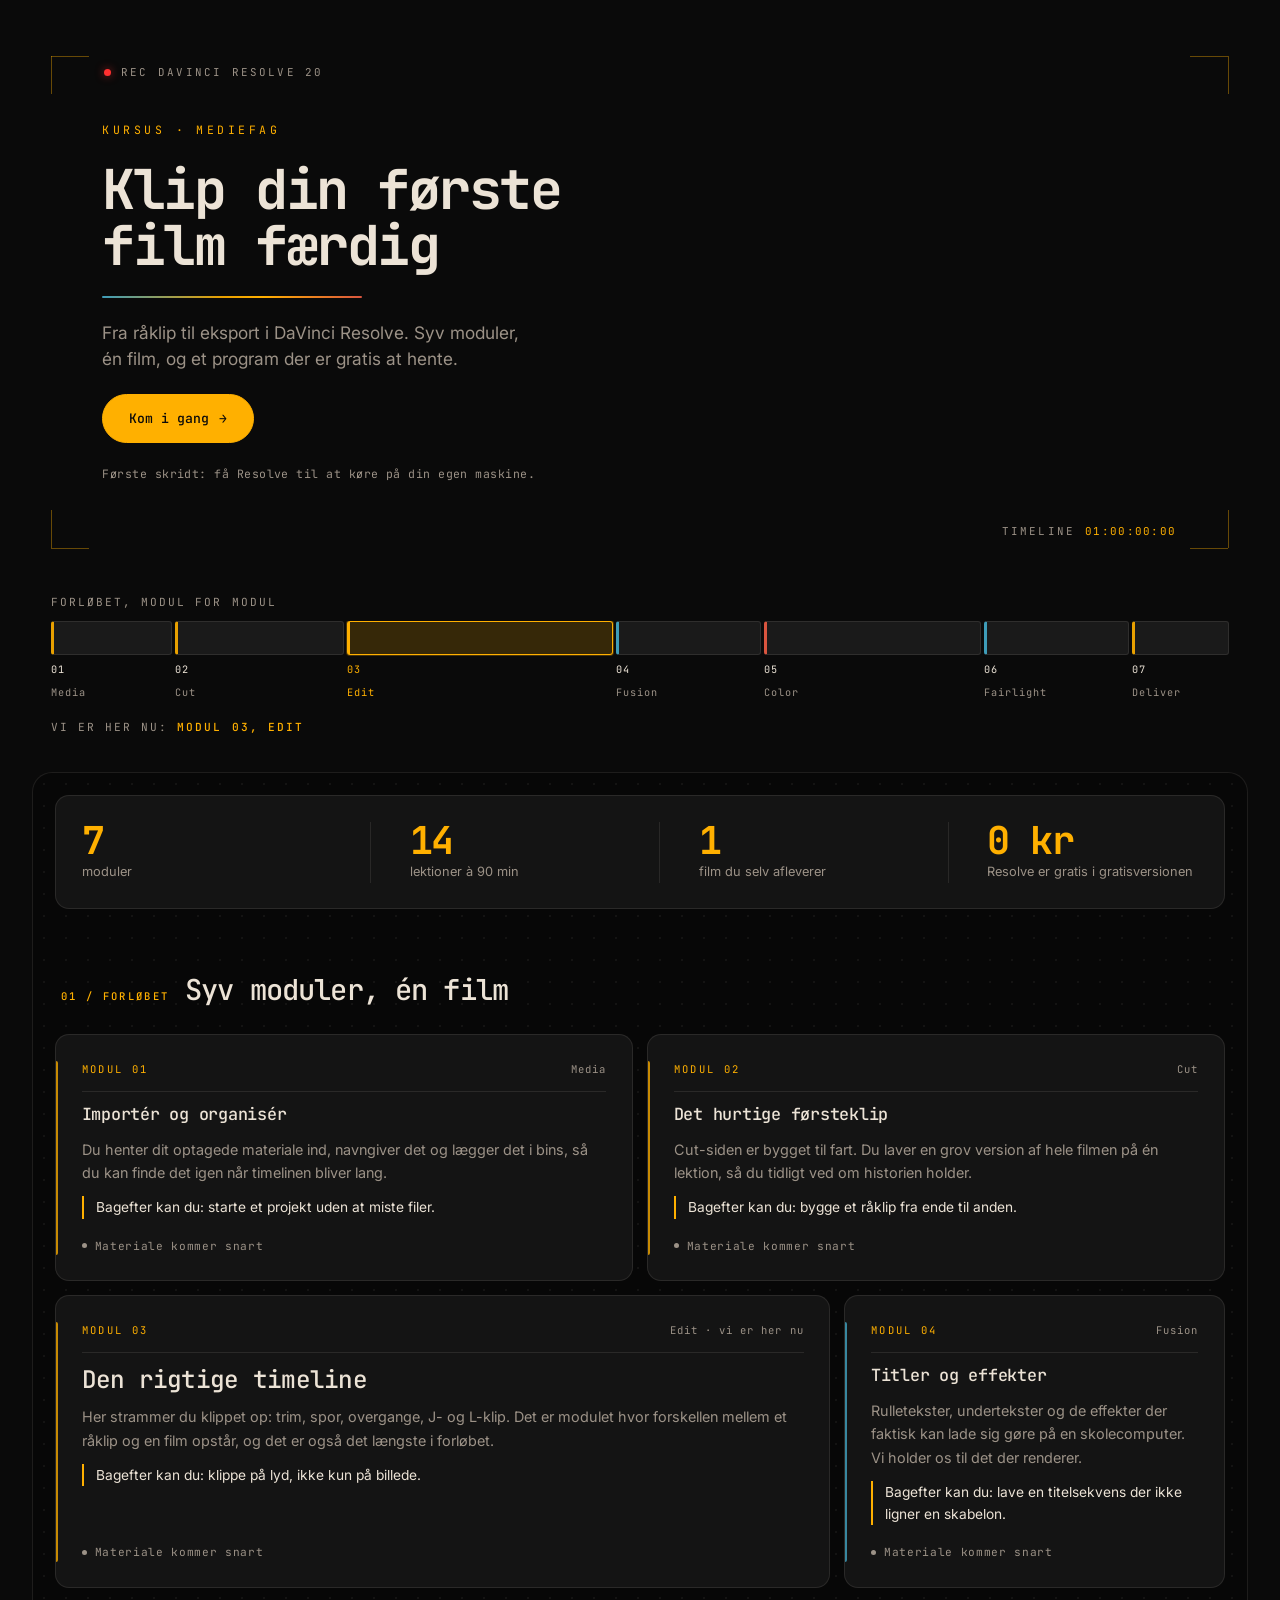
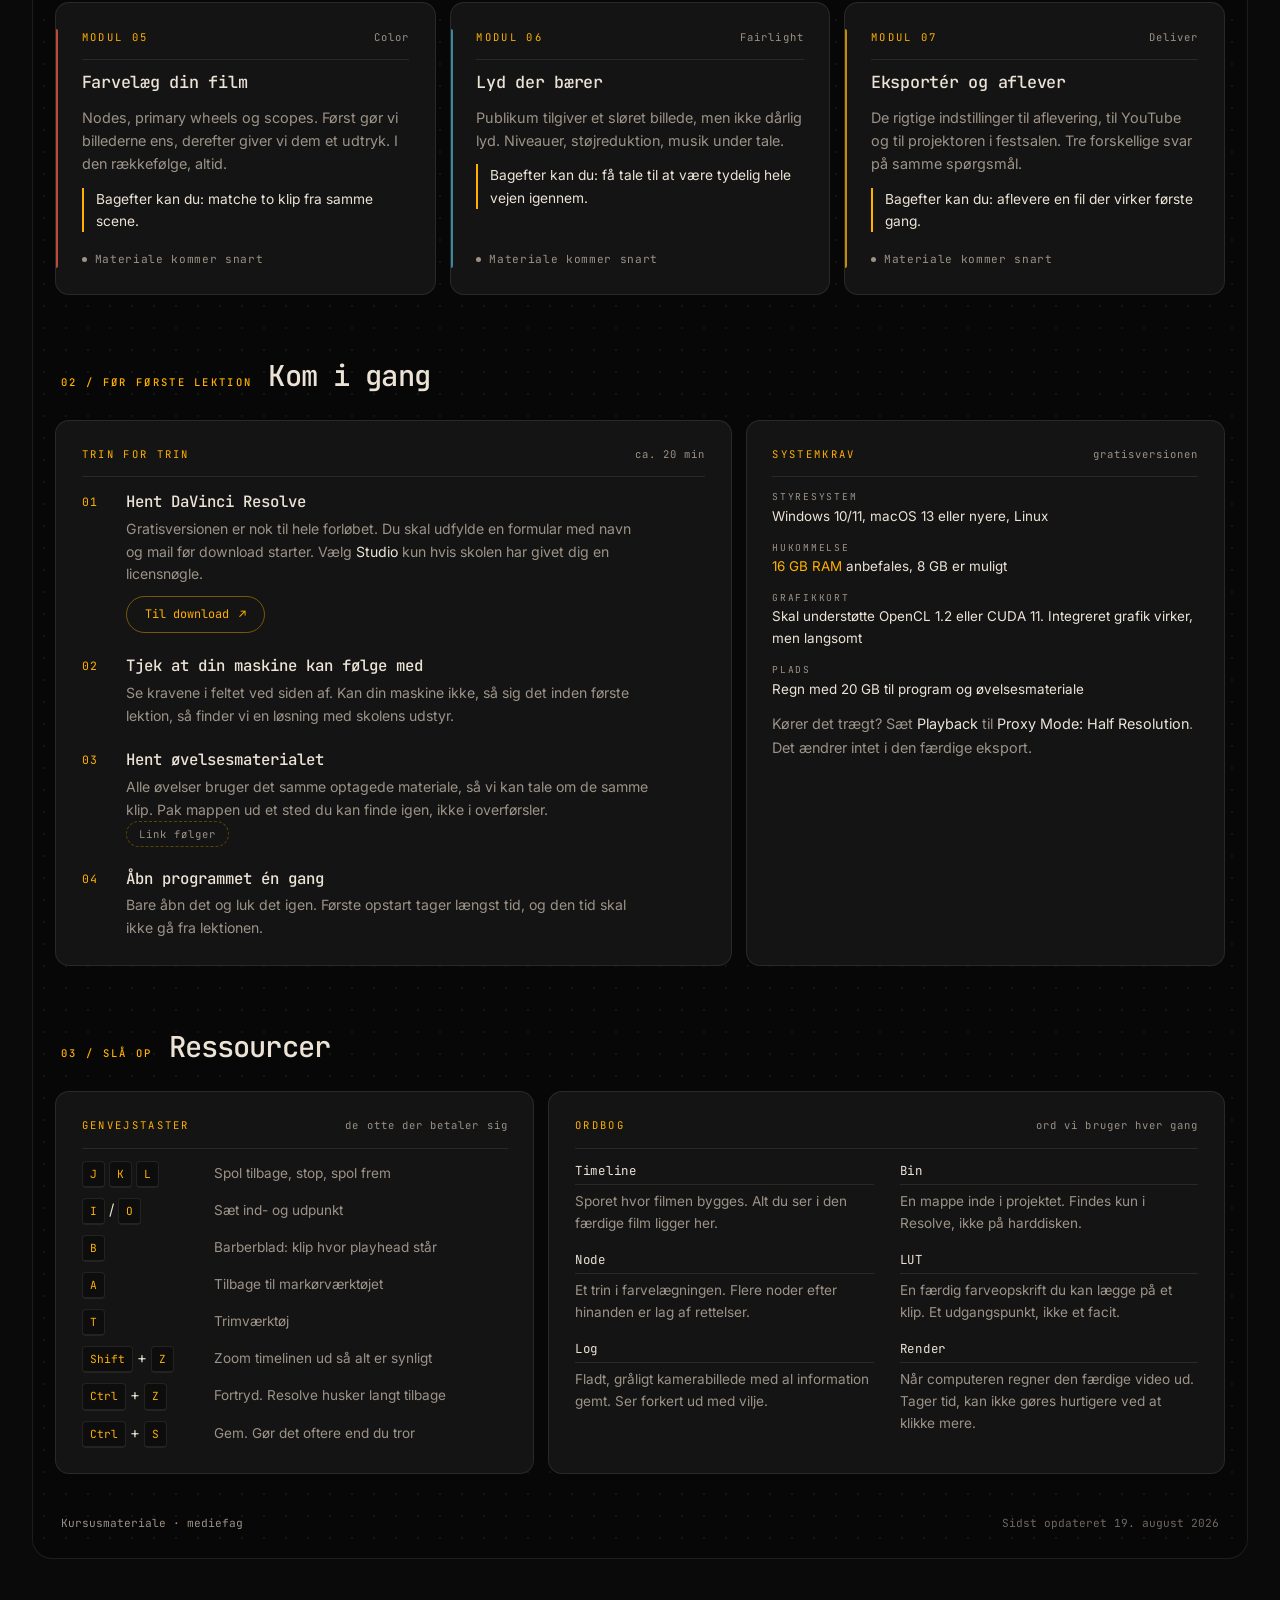
==== index.html @ e83e3357 "Forside til DaVinci Resolve-kursus Kursusmateriale til gymnasieelever, ikke en salgsside: hero besva" ====
<!DOCTYPE html>
<html lang="da">
<head>
<meta charset="utf-8">
<meta name="viewport" content="width=device-width, initial-scale=1">
<title>Klip din første film færdig · Kursus i DaVinci Resolve</title>
<meta name="description" content="Kursusmateriale til DaVinci Resolve for gymnasiet. Syv moduler fra råklip til færdig eksport, med øvelser, genvejstaster og ordbog.">
<link rel="preconnect" href="https://fonts.googleapis.com">
<link rel="preconnect" href="https://fonts.gstatic.com" crossorigin>
<link href="https://fonts.googleapis.com/css2?family=Inter:wght@400;500;600&family=JetBrains+Mono:wght@400;500;700&display=swap" rel="stylesheet">
<link rel="stylesheet" href="css/style.css">
</head>
<body>

<a class="skip-link" href="#moduler">Spring til modulerne</a>

<!-- ── Hero: viewer-ramme ─────────────────────────────────────────────── -->
<header class="hero">
  <div class="viewer">

    <div class="viewer__tl">
      <span class="viewer__rec" aria-hidden="true"></span>
      <span>REC</span>
      <span class="viewer__dim">DAVINCI RESOLVE 20</span>
    </div>

    <div class="hero__body">
      <p class="hero__eyebrow">Kursus · Mediefag</p>
      <h1 class="hero__title">Klip din første<br>film færdig</h1>
      <div class="hero__rule" aria-hidden="true"></div>
      <p class="hero__lede">
        Fra råklip til eksport i DaVinci Resolve. Syv moduler, én film,
        og et program der er gratis at hente.
      </p>
      <a class="btn btn--primary" href="#kom-i-gang">
        Kom i gang
        <span class="arrow" aria-hidden="true">→</span>
      </a>
      <p class="hero__note">Første skridt: få Resolve til at køre på din egen maskine.</p>
    </div>

    <div class="viewer__br">
      <span class="viewer__dim">TIMELINE</span>
      <span class="viewer__tc">01:00:00:00</span>
    </div>

  </div>

  <!-- Timeline-stribe: illustration og navigation i ét -->
  <nav class="tl" aria-label="Moduloversigt">
    <p class="tl__caption" id="tl-caption">Forløbet, modul for modul</p>
    <div class="tl__scroll">
    <ol class="tl__track" aria-labelledby="tl-caption">
      <li class="tl__clip" style="--w:5"  data-tone="amber"><a href="#m01"><span class="tl__num">01</span><span class="tl__name">Media</span></a></li>
      <li class="tl__clip" style="--w:7"  data-tone="amber"><a href="#m02"><span class="tl__num">02</span><span class="tl__name">Cut</span></a></li>
      <li class="tl__clip is-active" style="--w:11" data-tone="amber"><a href="#m03" aria-current="step"><span class="tl__num">03</span><span class="tl__name">Edit</span></a></li>
      <li class="tl__clip" style="--w:6"  data-tone="teal"><a href="#m04"><span class="tl__num">04</span><span class="tl__name">Fusion</span></a></li>
      <li class="tl__clip" style="--w:9"  data-tone="rust"><a href="#m05"><span class="tl__num">05</span><span class="tl__name">Color</span></a></li>
      <li class="tl__clip" style="--w:6"  data-tone="teal"><a href="#m06"><span class="tl__num">06</span><span class="tl__name">Fairlight</span></a></li>
      <li class="tl__clip" style="--w:4"  data-tone="amber"><a href="#m07"><span class="tl__num">07</span><span class="tl__name">Deliver</span></a></li>
    </ol>
    </div>
    <p class="tl__now">Vi er her nu: <strong>modul 03, Edit</strong></p>
  </nav>
</header>

<main class="frame">
  <div class="frame__inner">

    <!-- ── Statuslinje ────────────────────────────────────────────────── -->
    <section class="status" aria-label="Om forløbet">
      <div class="status__item">
        <span class="status__value">7</span>
        <span class="status__unit">moduler</span>
      </div>
      <div class="status__item">
        <span class="status__value">14</span>
        <span class="status__unit">lektioner à 90 min</span>
      </div>
      <div class="status__item">
        <span class="status__value">1</span>
        <span class="status__unit">film du selv afleverer</span>
      </div>
      <div class="status__item">
        <span class="status__value">0 kr</span>
        <span class="status__unit">Resolve er gratis i gratisversionen</span>
      </div>
    </section>

    <!-- ── Modulgitteret ──────────────────────────────────────────────── -->
    <h2 class="section-head" id="moduler">
      <span class="section-head__label">01 / Forløbet</span>
      <span class="section-head__title">Syv moduler, én film</span>
    </h2>

    <ol class="bento" aria-label="Moduler">

      <li class="card card--module" id="m01" data-tone="amber" data-reveal>
        <div class="card__head">
          <span class="card__label">Modul 01</span>
          <span class="card__meta">Media</span>
        </div>
        <h3 class="card__title">Importér og organisér</h3>
        <p class="card__text">
          Du henter dit optagede materiale ind, navngiver det og lægger det i bins,
          så du kan finde det igen når timelinen bliver lang.
        </p>
        <p class="card__outcome">Bagefter kan du: starte et projekt uden at miste filer.</p>
        <span class="card__cta card__cta--soon">Materiale kommer snart</span>
      </li>

      <li class="card card--module" id="m02" data-tone="amber" data-reveal>
        <div class="card__head">
          <span class="card__label">Modul 02</span>
          <span class="card__meta">Cut</span>
        </div>
        <h3 class="card__title">Det hurtige førsteklip</h3>
        <p class="card__text">
          Cut-siden er bygget til fart. Du laver en grov version af hele filmen
          på én lektion, så du tidligt ved om historien holder.
        </p>
        <p class="card__outcome">Bagefter kan du: bygge et råklip fra ende til anden.</p>
        <span class="card__cta card__cta--soon">Materiale kommer snart</span>
      </li>

      <li class="card card--module card--wide" id="m03" data-tone="amber" data-reveal>
        <div class="card__head">
          <span class="card__label">Modul 03</span>
          <span class="card__meta">Edit · vi er her nu</span>
        </div>
        <h3 class="card__title card__title--lg">Den rigtige timeline</h3>
        <p class="card__text">
          Her strammer du klippet op: trim, spor, overgange, J- og L-klip.
          Det er modulet hvor forskellen mellem et råklip og en film opstår,
          og det er også det længste i forløbet.
        </p>
        <p class="card__outcome">Bagefter kan du: klippe på lyd, ikke kun på billede.</p>
        <span class="card__cta card__cta--soon">Materiale kommer snart</span>
      </li>

      <li class="card card--module" id="m04" data-tone="teal" data-reveal>
        <div class="card__head">
          <span class="card__label">Modul 04</span>
          <span class="card__meta">Fusion</span>
        </div>
        <h3 class="card__title">Titler og effekter</h3>
        <p class="card__text">
          Rulletekster, undertekster og de effekter der faktisk kan lade sig gøre
          på en skolecomputer. Vi holder os til det der renderer.
        </p>
        <p class="card__outcome">Bagefter kan du: lave en titelsekvens der ikke ligner en skabelon.</p>
        <span class="card__cta card__cta--soon">Materiale kommer snart</span>
      </li>

      <li class="card card--module" id="m05" data-tone="rust" data-reveal>
        <div class="card__head">
          <span class="card__label">Modul 05</span>
          <span class="card__meta">Color</span>
        </div>
        <h3 class="card__title">Farvelæg din film</h3>
        <p class="card__text">
          Nodes, primary wheels og scopes. Først gør vi billederne ens,
          derefter giver vi dem et udtryk. I den rækkefølge, altid.
        </p>
        <p class="card__outcome">Bagefter kan du: matche to klip fra samme scene.</p>
        <span class="card__cta card__cta--soon">Materiale kommer snart</span>
      </li>

      <li class="card card--module" id="m06" data-tone="teal" data-reveal>
        <div class="card__head">
          <span class="card__label">Modul 06</span>
          <span class="card__meta">Fairlight</span>
        </div>
        <h3 class="card__title">Lyd der bærer</h3>
        <p class="card__text">
          Publikum tilgiver et sløret billede, men ikke dårlig lyd.
          Niveauer, støjreduktion, musik under tale.
        </p>
        <p class="card__outcome">Bagefter kan du: få tale til at være tydelig hele vejen igennem.</p>
        <span class="card__cta card__cta--soon">Materiale kommer snart</span>
      </li>

      <li class="card card--module" id="m07" data-tone="amber" data-reveal>
        <div class="card__head">
          <span class="card__label">Modul 07</span>
          <span class="card__meta">Deliver</span>
        </div>
        <h3 class="card__title">Eksportér og aflever</h3>
        <p class="card__text">
          De rigtige indstillinger til aflevering, til YouTube og til projektoren
          i festsalen. Tre forskellige svar på samme spørgsmål.
        </p>
        <p class="card__outcome">Bagefter kan du: aflevere en fil der virker første gang.</p>
        <span class="card__cta card__cta--soon">Materiale kommer snart</span>
      </li>

    </ol>

    <!-- ── Kom i gang ─────────────────────────────────────────────────── -->
    <h2 class="section-head" id="kom-i-gang">
      <span class="section-head__label">02 / Før første lektion</span>
      <span class="section-head__title">Kom i gang</span>
    </h2>

    <div class="bento">

      <section class="card card--start" data-reveal>
        <div class="card__head">
          <span class="card__label">Trin for trin</span>
          <span class="card__meta">ca. 20 min</span>
        </div>
        <ol class="steps">
          <li class="step">
            <span class="step__num">01</span>
            <div>
              <h3 class="step__title">Hent DaVinci Resolve</h3>
              <p class="step__text">
                Gratisversionen er nok til hele forløbet. Du skal udfylde en formular
                med navn og mail før download starter. Vælg <em>Studio</em> kun hvis
                skolen har givet dig en licensnøgle.
              </p>
              <a class="btn btn--sm" href="https://www.blackmagicdesign.com/dk/products/davinciresolve" rel="noopener">
                Til download<span class="arrow" aria-hidden="true">↗</span>
              </a>
            </div>
          </li>
          <li class="step">
            <span class="step__num">02</span>
            <div>
              <h3 class="step__title">Tjek at din maskine kan følge med</h3>
              <p class="step__text">
                Se kravene i feltet ved siden af. Kan din maskine ikke, så sig det
                inden første lektion, så finder vi en løsning med skolens udstyr.
              </p>
            </div>
          </li>
          <li class="step">
            <span class="step__num">03</span>
            <div>
              <h3 class="step__title">Hent øvelsesmaterialet</h3>
              <p class="step__text">
                Alle øvelser bruger det samme optagede materiale, så vi kan tale om
                de samme klip. Pak mappen ud et sted du kan finde igen, ikke i
                overførsler.
              </p>
              <span class="badge">Link følger</span>
            </div>
          </li>
          <li class="step">
            <span class="step__num">04</span>
            <div>
              <h3 class="step__title">Åbn programmet én gang</h3>
              <p class="step__text">
                Bare åbn det og luk det igen. Første opstart tager længst tid, og den
                tid skal ikke gå fra lektionen.
              </p>
            </div>
          </li>
        </ol>
      </section>

      <aside class="card card--specs" data-reveal>
        <div class="card__head">
          <span class="card__label">Systemkrav</span>
          <span class="card__meta">gratisversionen</span>
        </div>
        <dl class="facts">
          <div>
            <dt>Styresystem</dt>
            <dd>Windows 10/11, macOS 13 eller nyere, Linux</dd>
          </div>
          <div>
            <dt>Hukommelse</dt>
            <dd><span class="facts__hi">16 GB RAM</span> anbefales, 8 GB er muligt</dd>
          </div>
          <div>
            <dt>Grafikkort</dt>
            <dd>Skal understøtte OpenCL 1.2 eller CUDA 11. Integreret grafik virker, men langsomt</dd>
          </div>
          <div>
            <dt>Plads</dt>
            <dd>Regn med 20 GB til program og øvelsesmateriale</dd>
          </div>
        </dl>
        <p class="card__text">
          Kører det trægt? Sæt <em>Playback</em> til <em>Proxy Mode: Half Resolution</em>.
          Det ændrer intet i den færdige eksport.
        </p>
      </aside>

    </div>

    <!-- ── Ressourcer ─────────────────────────────────────────────────── -->
    <h2 class="section-head" id="ressourcer">
      <span class="section-head__label">03 / Slå op</span>
      <span class="section-head__title">Ressourcer</span>
    </h2>

    <div class="bento">

      <section class="card card--keys" data-reveal>
        <div class="card__head">
          <span class="card__label">Genvejstaster</span>
          <span class="card__meta">de otte der betaler sig</span>
        </div>
        <dl class="keys">
          <div><dt><kbd>J</kbd> <kbd>K</kbd> <kbd>L</kbd></dt><dd>Spol tilbage, stop, spol frem</dd></div>
          <div><dt><kbd>I</kbd> / <kbd>O</kbd></dt><dd>Sæt ind- og udpunkt</dd></div>
          <div><dt><kbd>B</kbd></dt><dd>Barberblad: klip hvor playhead står</dd></div>
          <div><dt><kbd>A</kbd></dt><dd>Tilbage til markørværktøjet</dd></div>
          <div><dt><kbd>T</kbd></dt><dd>Trimværktøj</dd></div>
          <div><dt><kbd>Shift</kbd> + <kbd>Z</kbd></dt><dd>Zoom timelinen ud så alt er synligt</dd></div>
          <div><dt><kbd>Ctrl</kbd> + <kbd>Z</kbd></dt><dd>Fortryd. Resolve husker langt tilbage</dd></div>
          <div><dt><kbd>Ctrl</kbd> + <kbd>S</kbd></dt><dd>Gem. Gør det oftere end du tror</dd></div>
        </dl>
      </section>

      <section class="card card--glossary" data-reveal>
        <div class="card__head">
          <span class="card__label">Ordbog</span>
          <span class="card__meta">ord vi bruger hver gang</span>
        </div>
        <dl class="glossary">
          <div>
            <dt>Timeline</dt>
            <dd>Sporet hvor filmen bygges. Alt du ser i den færdige film ligger her.</dd>
          </div>
          <div>
            <dt>Bin</dt>
            <dd>En mappe inde i projektet. Findes kun i Resolve, ikke på harddisken.</dd>
          </div>
          <div>
            <dt>Node</dt>
            <dd>Et trin i farvelægningen. Flere noder efter hinanden er lag af rettelser.</dd>
          </div>
          <div>
            <dt>LUT</dt>
            <dd>En færdig farveopskrift du kan lægge på et klip. Et udgangspunkt, ikke et facit.</dd>
          </div>
          <div>
            <dt>Log</dt>
            <dd>Fladt, gråligt kamerabillede med al information gemt. Ser forkert ud med vilje.</dd>
          </div>
          <div>
            <dt>Render</dt>
            <dd>Når computeren regner den færdige video ud. Tager tid, kan ikke gøres hurtigere ved at klikke mere.</dd>
          </div>
        </dl>
      </section>

    </div>

    <footer class="footer">
      <span>Kursusmateriale · mediefag</span>
      <span class="footer__dim">Sidst opdateret 19. august 2026</span>
    </footer>

  </div>
</main>

</body>
</html>
---- css/style.css ----
/* ==========================================================================
   DaVinci Resolve-kursus — forside
   Nostromo-paletten fra hpb_systems_portfolio, hvor amber er ACCENT og
   brødteksten er varm off-white. Resolve-logoets farver er trukket mod varme
   og bruges kun som kodning i små doser, aldrig som flader eller tekst.
   Ren HTML/CSS/JS — ingen build, ingen afhængigheder.
   ========================================================================== */

:root {
  /* flader */
  --bg:          #0a0a0a;
  --frame:       #070707;
  --panel:       #141414;
  --panel-hi:    #1a1a1a;

  /* tekst */
  --ink:         #ece3d6;   /* brødtekst — 15,7:1 mod --panel */
  --ink-dim:     #9c9287;   /* sekundær  —  6,1:1 mod --panel */

  /* accenter (Nostromo) */
  --amber:       #e8a000;
  --amber-hot:   #ffb000;   /* 10,4:1 mod --panel */
  --amber-dim:   #5a4500;   /* KUN kanter og dekoration, aldrig tekst */
  --phosphor:    #00ff41;
  --alert:       #ff3030;

  /* Resolve-logoet, roteret mod varme og med mætningen sat ned.
     Logoets gul-grønne dråbe har ingen egen token: den absorberes af --amber.
     Begge klarer AA mod --panel, men bruges alligevel kun til kanter og blokke.
     Farve må aldrig være eneste betydningsbærer, og amber skal blive ved med
     at være den eneste farve der betyder "det her er vigtigt". */
  --res-teal:    #3E9CB8;
  --res-rust:    #D9553F;

  --viewer-line: rgba(255, 176, 0, 0.38);  /* viewer-hjørner, ren dekoration */

  --line:        rgba(236, 227, 214, 0.10);
  --line-strong: rgba(255, 176, 0, 0.42);

  --font-mono: "JetBrains Mono", ui-monospace, SFMono-Regular, monospace;
  --font-sans: "Inter", system-ui, "Segoe UI", sans-serif;

  --radius: 14px;
  --gap: 14px;
  --ease: cubic-bezier(0.22, 1, 0.36, 1);
}

*, *::before, *::after { box-sizing: border-box; }

html { -webkit-text-size-adjust: 100%; scroll-behavior: smooth; }
@media (prefers-reduced-motion: reduce) { html { scroll-behavior: auto; } }

body {
  margin: 0;
  background: var(--bg);
  color: var(--ink);
  font-family: var(--font-sans);
  font-size: 15px;
  line-height: 1.62;
  -webkit-font-smoothing: antialiased;
  -moz-osx-font-smoothing: grayscale;
}

h1, h2, h3 { font-family: var(--font-mono); font-weight: 500; margin: 0; }
p { margin: 0; }
ul, ol, dl { margin: 0; padding: 0; list-style: none; }
dd { margin: 0; }
a { color: inherit; text-decoration: none; }
em { font-style: normal; color: var(--ink); }

::selection { background: var(--amber-hot); color: #0a0a0a; }

:focus-visible {
  outline: 2px solid var(--amber-hot);
  outline-offset: 3px;
  border-radius: 4px;
}

.skip-link {
  position: absolute;
  left: -9999px;
  top: 0;
  background: var(--amber-hot);
  color: #0a0a0a;
  padding: 10px 16px;
  font-family: var(--font-mono);
  z-index: 100;
}
.skip-link:focus { left: 12px; top: 12px; }

/* ── Hero ─────────────────────────────────────────────────────────────── */

/* Hero stopper omkring 85vh, så timeline-striben og toppen af næste bånd lige
   akkurat er synlig. Det fortæller at siden fortsætter, uden en scroll-pil. */
.hero {
  min-height: min(85vh, 760px);
  display: flex;
  flex-direction: column;
  justify-content: center;
  gap: clamp(26px, 4vw, 44px);
  padding: clamp(28px, 5vw, 56px) clamp(14px, 4vw, 64px) clamp(20px, 3vw, 36px);
  max-width: 1440px;
  margin: 0 auto;
}

/* Viewer-rammen: kun fire hjørne-L'er, ingen hel ramme. Tegnet med otte
   gradienter frem for fire ekstra elementer, så markuppet forbliver rent.
   Det tomme felt indeni ER motivet — luften gør arbejdet. */
.viewer {
  --corner: clamp(22px, 3vw, 40px);
  --hair: 1px;
  position: relative;
  display: flex;
  flex-direction: column;
  justify-content: center;
  aspect-ratio: 2.39 / 1;
  padding: clamp(20px, 4vw, 54px);

  background-image:
    linear-gradient(var(--viewer-line) 0 0), linear-gradient(var(--viewer-line) 0 0),
    linear-gradient(var(--viewer-line) 0 0), linear-gradient(var(--viewer-line) 0 0),
    linear-gradient(var(--viewer-line) 0 0), linear-gradient(var(--viewer-line) 0 0),
    linear-gradient(var(--viewer-line) 0 0), linear-gradient(var(--viewer-line) 0 0);
  background-repeat: no-repeat;
  background-size:
    var(--corner) var(--hair), var(--hair) var(--corner),
    var(--corner) var(--hair), var(--hair) var(--corner),
    var(--corner) var(--hair), var(--hair) var(--corner),
    var(--corner) var(--hair), var(--hair) var(--corner);
  background-position:
    0 0,          0 0,
    100% 0,       100% 0,
    0 100%,       0 100%,
    100% 100%,    100% 100%;
}

/* Overlay-tekst i rammens hjørner: rent kamerasøger-idiom. */
.viewer__tl,
.viewer__br {
  position: absolute;
  display: flex;
  align-items: center;
  gap: 10px;
  font-family: var(--font-mono);
  font-size: clamp(0.58rem, 1.1vw, 0.68rem);
  letter-spacing: 0.2em;
  text-transform: uppercase;
  color: var(--ink-dim);
}
.viewer__tl { top: clamp(-4px, 0.6vw, 8px); left: calc(var(--corner) + 14px); }
.viewer__br { bottom: clamp(-4px, 0.6vw, 8px); right: calc(var(--corner) + 14px); }

.viewer__tc { color: var(--amber-hot); font-variant-numeric: tabular-nums; letter-spacing: 0.12em; }

.viewer__rec {
  width: 7px; height: 7px;
  border-radius: 50%;
  background: var(--alert);
  box-shadow: 0 0 8px rgba(255, 48, 48, 0.6);
  animation: rec 2.6s ease-in-out infinite;
}
@keyframes rec { 50% { opacity: 0.25; } }

/* Indholdet holdes smalt og venstrestillet inde i en bred ramme. Forskellen
   mellem tekstblokkens bredde og rammens bredde er hele pointen. */
.hero__body {
  display: flex;
  flex-direction: column;
  align-items: flex-start;
  gap: clamp(14px, 1.8vw, 22px);
  max-width: min(100%, 620px);
}

.hero__eyebrow {
  font-family: var(--font-mono);
  font-size: clamp(0.6rem, 1.2vw, 0.72rem);
  letter-spacing: 0.3em;
  text-transform: uppercase;
  color: var(--amber-hot);
}

.hero__title {
  font-weight: 700;
  font-size: clamp(1.75rem, 4.3vw, 3.5rem);
  line-height: 1.02;
  letter-spacing: -0.045em;
  color: var(--ink);
}

/* Logoets regnbuekant optræder her og kun her. */
.hero__rule {
  width: clamp(120px, 22vw, 260px);
  height: 2px;
  border-radius: 2px;
  background: linear-gradient(90deg,
    var(--res-teal) 0%,
    var(--amber) 46%,
    var(--amber-hot) 62%,
    var(--res-rust) 100%);
}

.hero__lede {
  font-size: clamp(0.95rem, 1.5vw, 1.08rem);
  line-height: 1.5;
  color: var(--ink-dim);
  max-width: 38ch;
}

.hero__note {
  font-family: var(--font-mono);
  font-size: clamp(0.62rem, 1.1vw, 0.72rem);
  letter-spacing: 0.04em;
  color: var(--ink-dim);
}

/* ── Timeline-striben ─────────────────────────────────────────────────── */

/* Modulerne tegnet som klipblokke: illustrationen ER indholdsfortegnelsen,
   og blokbredderne svarer til modulernes reelle vægt i forløbet. */
.tl { display: grid; gap: 10px; }

.tl__caption,
.tl__now {
  font-family: var(--font-mono);
  font-size: clamp(0.6rem, 1.1vw, 0.7rem);
  letter-spacing: 0.18em;
  text-transform: uppercase;
  color: var(--ink-dim);
}
.tl__now strong { color: var(--amber-hot); font-weight: 500; }

.tl__track {
  display: flex;
  gap: 3px;
  min-width: 520px;
}

.tl__clip { flex: var(--w) 1 0; min-width: 0; }

.tl__clip a {
  display: grid;
  gap: 7px;
  padding-bottom: 2px;
  transition: opacity 0.2s var(--ease);
}

/* Selve klipblokken. Farven er kodning, aldrig tekst — modulnummeret står
   ved siden af, så farven aldrig er eneste betydningsbærer. */
.tl__clip a::before {
  content: "";
  display: block;
  height: 34px;
  border-radius: 3px;
  border: 1px solid var(--line);
  background: var(--panel-hi);
  border-left: 3px solid var(--tone, var(--amber-dim));
  transition: background 0.2s var(--ease), border-color 0.2s var(--ease), height 0.2s var(--ease);
}

.tl__clip[data-tone="amber"] { --tone: var(--amber); }
.tl__clip[data-tone="teal"]  { --tone: var(--res-teal); }
.tl__clip[data-tone="rust"]  { --tone: var(--res-rust); }

.tl__clip a:hover::before { background: #222; border-color: var(--line-strong); border-left-color: var(--tone); }

.tl__clip.is-active a::before {
  background: rgba(255, 176, 0, 0.18);
  border-color: var(--amber-hot);
  border-left-color: var(--amber-hot);
  box-shadow: 0 0 0 1px rgba(255, 176, 0, 0.25);
}

.tl__num,
.tl__name {
  font-family: var(--font-mono);
  font-size: 0.64rem;
  letter-spacing: 0.1em;
  color: var(--ink-dim);
  white-space: nowrap;
  overflow: hidden;
  text-overflow: ellipsis;
}
.tl__num { color: var(--ink); }
.tl__clip.is-active .tl__num,
.tl__clip.is-active .tl__name { color: var(--amber-hot); }

/* Kun striben scroller vandret på smalle skærme, aldrig hele siden. */
.tl__scroll { overflow-x: auto; padding-bottom: 4px; }

/* ── Dashboard-ramme ──────────────────────────────────────────────────── */

.frame { padding: 0 clamp(10px, 2.5vw, 32px) clamp(28px, 5vw, 64px); }

.frame__inner {
  max-width: 1440px;
  margin: 0 auto;
  padding: clamp(14px, 2vw, 22px);
  border: 1px solid var(--line);
  border-radius: calc(var(--radius) + 6px);
  background-color: var(--frame);
  background-image: radial-gradient(rgba(236, 227, 214, 0.055) 1px, transparent 1px);
  background-size: 22px 22px;
}

/* ── Statuslinje ──────────────────────────────────────────────────────── */

.status {
  display: grid;
  grid-template-columns: repeat(4, 1fr);
  gap: clamp(16px, 3vw, 40px);
  padding: clamp(18px, 2vw, 28px);
  border: 1px solid var(--line);
  border-radius: var(--radius);
  background: var(--panel);
}

.status__item { display: flex; flex-direction: column; gap: 2px; }
.status__item + .status__item { border-left: 1px solid var(--line); padding-left: clamp(16px, 3vw, 40px); }

.status__value {
  font-family: var(--font-mono);
  font-weight: 700;
  font-size: clamp(1.7rem, 3vw, 2.6rem);
  line-height: 1;
  letter-spacing: -0.04em;
  color: var(--amber-hot);
  font-variant-numeric: tabular-nums;
}

.status__unit { font-size: 0.8rem; color: var(--ink-dim); max-width: 26ch; }

/* ── Sektionsoverskrifter ─────────────────────────────────────────────── */

.section-head {
  display: flex;
  align-items: baseline;
  gap: 16px;
  flex-wrap: wrap;
  padding: clamp(30px, 5vw, 58px) 6px clamp(14px, 2vw, 20px);
  scroll-margin-top: 20px;
}

.section-head__label {
  font-family: var(--font-mono);
  font-size: 0.66rem;
  letter-spacing: 0.22em;
  text-transform: uppercase;
  color: var(--amber-hot);
}

.section-head__title {
  font-size: clamp(1.25rem, 2.4vw, 1.8rem);
  letter-spacing: -0.03em;
  color: var(--ink);
}

/* ── Bento-grid ───────────────────────────────────────────────────────── */

.bento {
  display: grid;
  grid-template-columns: repeat(12, 1fr);
  gap: var(--gap);
}

.card {
  position: relative;
  display: flex;
  flex-direction: column;
  gap: 12px;
  padding: clamp(18px, 2vw, 28px);
  border: 1px solid var(--line);
  border-radius: var(--radius);
  background: var(--panel);
  scroll-margin-top: 20px;
}

.card--module  { grid-column: span 4; }
.card--module:nth-child(1),
.card--module:nth-child(2) { grid-column: span 6; }
.card--wide    { grid-column: span 8; }
.card--start   { grid-column: span 7; }
.card--specs   { grid-column: span 5; }
.card--keys    { grid-column: span 5; }
.card--glossary{ grid-column: span 7; }

/* Modulkortets venstrekant er den anden dosis af Resolve-farverne. Den er
   dekoration oven på information der allerede står som tekst i kortet. */
.card--module::before {
  content: "";
  position: absolute;
  left: 0;
  top: clamp(18px, 2vw, 28px);
  bottom: clamp(18px, 2vw, 28px);
  width: 2px;
  border-radius: 0 2px 2px 0;
  background: var(--tone, var(--amber));
  opacity: 0.85;
}
.card[data-tone="amber"] { --tone: var(--amber); }
.card[data-tone="teal"]  { --tone: var(--res-teal); }
.card[data-tone="rust"]  { --tone: var(--res-rust); }

.card__head {
  display: flex;
  align-items: baseline;
  justify-content: space-between;
  gap: 12px;
  padding-bottom: 13px;
  border-bottom: 1px solid var(--line);
}

.card__label {
  font-family: var(--font-mono);
  font-size: 0.66rem;
  letter-spacing: 0.22em;
  text-transform: uppercase;
  color: var(--amber-hot);
}

.card__meta {
  font-family: var(--font-mono);
  font-size: 0.66rem;
  letter-spacing: 0.1em;
  color: var(--ink-dim);
  text-align: right;
}

.card__title { font-size: 1.05rem; color: var(--ink); letter-spacing: -0.015em; line-height: 1.3; }
.card__title--lg { font-size: clamp(1.2rem, 1.9vw, 1.55rem); line-height: 1.16; letter-spacing: -0.03em; }

.card__text { font-size: 0.9rem; color: var(--ink-dim); }

/* Udbyttet, ikke emnet. Det er den linje eleverne faktisk skal kunne bruge. */
.card__outcome {
  font-size: 0.86rem;
  color: var(--ink);
  border-left: 2px solid var(--amber-hot);
  padding-left: 12px;
}

.card__cta {
  margin-top: auto;
  padding-top: 6px;
  display: inline-flex;
  align-items: center;
  gap: 8px;
  font-family: var(--font-mono);
  font-size: 0.7rem;
  letter-spacing: 0.06em;
  color: var(--ink-dim);
}

/* Undersiderne findes ikke endnu. Tilstanden er synlig og fokuseres ikke,
   frem for et dødt link der ligner noget man kan klikke på. */
.card__cta--soon::before {
  content: "";
  width: 5px; height: 5px;
  border-radius: 50%;
  background: var(--ink-dim);
}

.arrow { transition: transform 0.22s var(--ease); }

.badge {
  align-self: flex-start;
  margin-top: 8px;
  padding: 5px 12px;
  border: 1px dashed var(--amber-dim);
  border-radius: 999px;
  font-family: var(--font-mono);
  font-size: 0.66rem;
  letter-spacing: 0.1em;
  color: var(--ink-dim);
}

/* ── Knapper ──────────────────────────────────────────────────────────── */

.btn {
  display: inline-flex;
  align-items: center;
  gap: 10px;
  padding: 13px 26px;
  border: 1px solid var(--line-strong);
  border-radius: 999px;
  font-family: var(--font-mono);
  font-size: 0.82rem;
  color: var(--amber-hot);
  transition: background 0.2s var(--ease), color 0.2s var(--ease), border-color 0.2s var(--ease);
}
.btn:hover { background: var(--panel-hi); border-color: var(--amber-hot); }
.btn:hover .arrow { transform: translateX(4px); }

.btn--primary { background: var(--amber-hot); border-color: var(--amber-hot); color: #0a0a0a; font-weight: 500; }
.btn--primary:hover { background: var(--amber); border-color: var(--amber); color: #0a0a0a; }

.btn--sm { margin-top: 10px; padding: 8px 18px; font-size: 0.74rem; }

/* ── Trin ─────────────────────────────────────────────────────────────── */

.steps { display: grid; gap: 20px; }
.step { display: flex; gap: 18px; align-items: flex-start; }

.step__num {
  font-family: var(--font-mono);
  font-size: 0.72rem;
  letter-spacing: 0.1em;
  color: var(--amber-hot);
  padding-top: 4px;
  min-width: 26px;
}

.step__title { font-size: 0.98rem; color: var(--ink); }
.step__text { font-size: 0.88rem; color: var(--ink-dim); margin-top: 3px; max-width: 58ch; }

/* ── Fakta, genveje, ordbog ───────────────────────────────────────────── */

.facts { display: grid; gap: 12px; }
.facts > div { display: grid; gap: 1px; }

.facts dt {
  font-family: var(--font-mono);
  font-size: 0.6rem;
  letter-spacing: 0.18em;
  text-transform: uppercase;
  color: var(--ink-dim);
}
.facts dd { font-size: 0.84rem; color: var(--ink); }
.facts__hi { color: var(--amber-hot); }

.keys { display: grid; gap: 10px; }
.keys > div {
  display: grid;
  grid-template-columns: 118px minmax(0, 1fr);
  gap: 14px;
  align-items: baseline;
}
.keys dd { font-size: 0.85rem; color: var(--ink-dim); }

kbd {
  display: inline-block;
  padding: 3px 7px;
  border: 1px solid var(--line);
  border-bottom-width: 2px;
  border-radius: 4px;
  background: #0d0d0d;
  font-family: var(--font-mono);
  font-size: 0.7rem;
  color: var(--amber-hot);
}

.glossary { display: grid; grid-template-columns: repeat(2, minmax(0, 1fr)); gap: 16px 26px; }
.glossary dt {
  font-family: var(--font-mono);
  font-size: 0.78rem;
  letter-spacing: 0.06em;
  color: var(--ink);
  padding-bottom: 3px;
  border-bottom: 1px solid var(--line);
  margin-bottom: 5px;
}
.glossary dd { font-size: 0.85rem; color: var(--ink-dim); }

/* ── Footer ───────────────────────────────────────────────────────────── */

.footer {
  display: flex;
  justify-content: space-between;
  flex-wrap: wrap;
  gap: 8px;
  padding: clamp(24px, 3.4vw, 40px) 6px 4px;
  font-family: var(--font-mono);
  font-size: 0.7rem;
  color: var(--ink-dim);
}
.footer__dim { opacity: 0.7; }

/* ── Bevægelse ────────────────────────────────────────────────────────── */

/* Scroll-drevet indtoning uden JavaScript. Uden support for animation-timeline
   sker der ingenting, og kortene står som de skal fra start. */
@supports (animation-timeline: view()) {
  @media (prefers-reduced-motion: no-preference) {
    [data-reveal] {
      animation: reveal linear both;
      animation-timeline: view();
      animation-range: entry 8% cover 26%;
    }
  }
}

@keyframes reveal {
  from { opacity: 0; transform: translateY(16px); }
  to   { opacity: 1; transform: none; }
}

/* ── Responsivt ───────────────────────────────────────────────────────── */

@media (max-width: 1180px) {
  .card--module   { grid-column: span 6; }
  .card--wide     { grid-column: span 12; }
  .card--start,
  .card--specs,
  .card--keys,
  .card--glossary { grid-column: span 12; }
}

@media (max-width: 860px) {
  .status { grid-template-columns: repeat(2, 1fr); gap: 22px; }
  .status__item + .status__item { border-left: none; padding-left: 0; }
  .status__item:nth-child(even) { border-left: 1px solid var(--line); padding-left: 22px; }
  .glossary { grid-template-columns: minmax(0, 1fr); }
}

@media (max-width: 640px) {
  body { font-size: 14.5px; }

  /* Rammen kan ikke være 2.39:1 på en telefon uden at klemme teksten flad.
     Den lader indholdet bestemme højden i stedet, med luft i top og bund, så
     hjørnerne og tidskoden stadig bærer motivet uden et tomt felt i midten.
     Hjørneteksterne beholder deres indrykning: flyttes de ud til kanten,
     lander de oven på selve hjørnemarkøren. */
  .viewer {
    aspect-ratio: auto;
    padding-block: clamp(42px, 11vw, 68px);
  }

  .hero { min-height: auto; }
  .hero__body { max-width: none; }

  .status { grid-template-columns: 1fr; }
  .status__item:nth-child(even) { border-left: none; padding-left: 0; }

  .card--module { grid-column: span 12; }
  .frame__inner { background-size: 18px 18px; }

  .keys > div { grid-template-columns: minmax(0, 1fr); gap: 3px; }
}

/* ── Reduceret bevægelse ──────────────────────────────────────────────── */

@media (prefers-reduced-motion: reduce) {
  *, *::before, *::after {
    animation-duration: 0.001ms !important;
    animation-iteration-count: 1 !important;
    transition-duration: 0.001ms !important;
  }
}

/* ── Print ────────────────────────────────────────────────────────────── */

@media print {
  body { background: #fff; color: #000; }
  .frame__inner { background: none; border: none; }
  .card { border-color: #ccc; background: none; break-inside: avoid; }
  .hero { min-height: auto; }
  .viewer { aspect-ratio: auto; background-image: none; }
  .skip-link, .card__cta { display: none; }
}
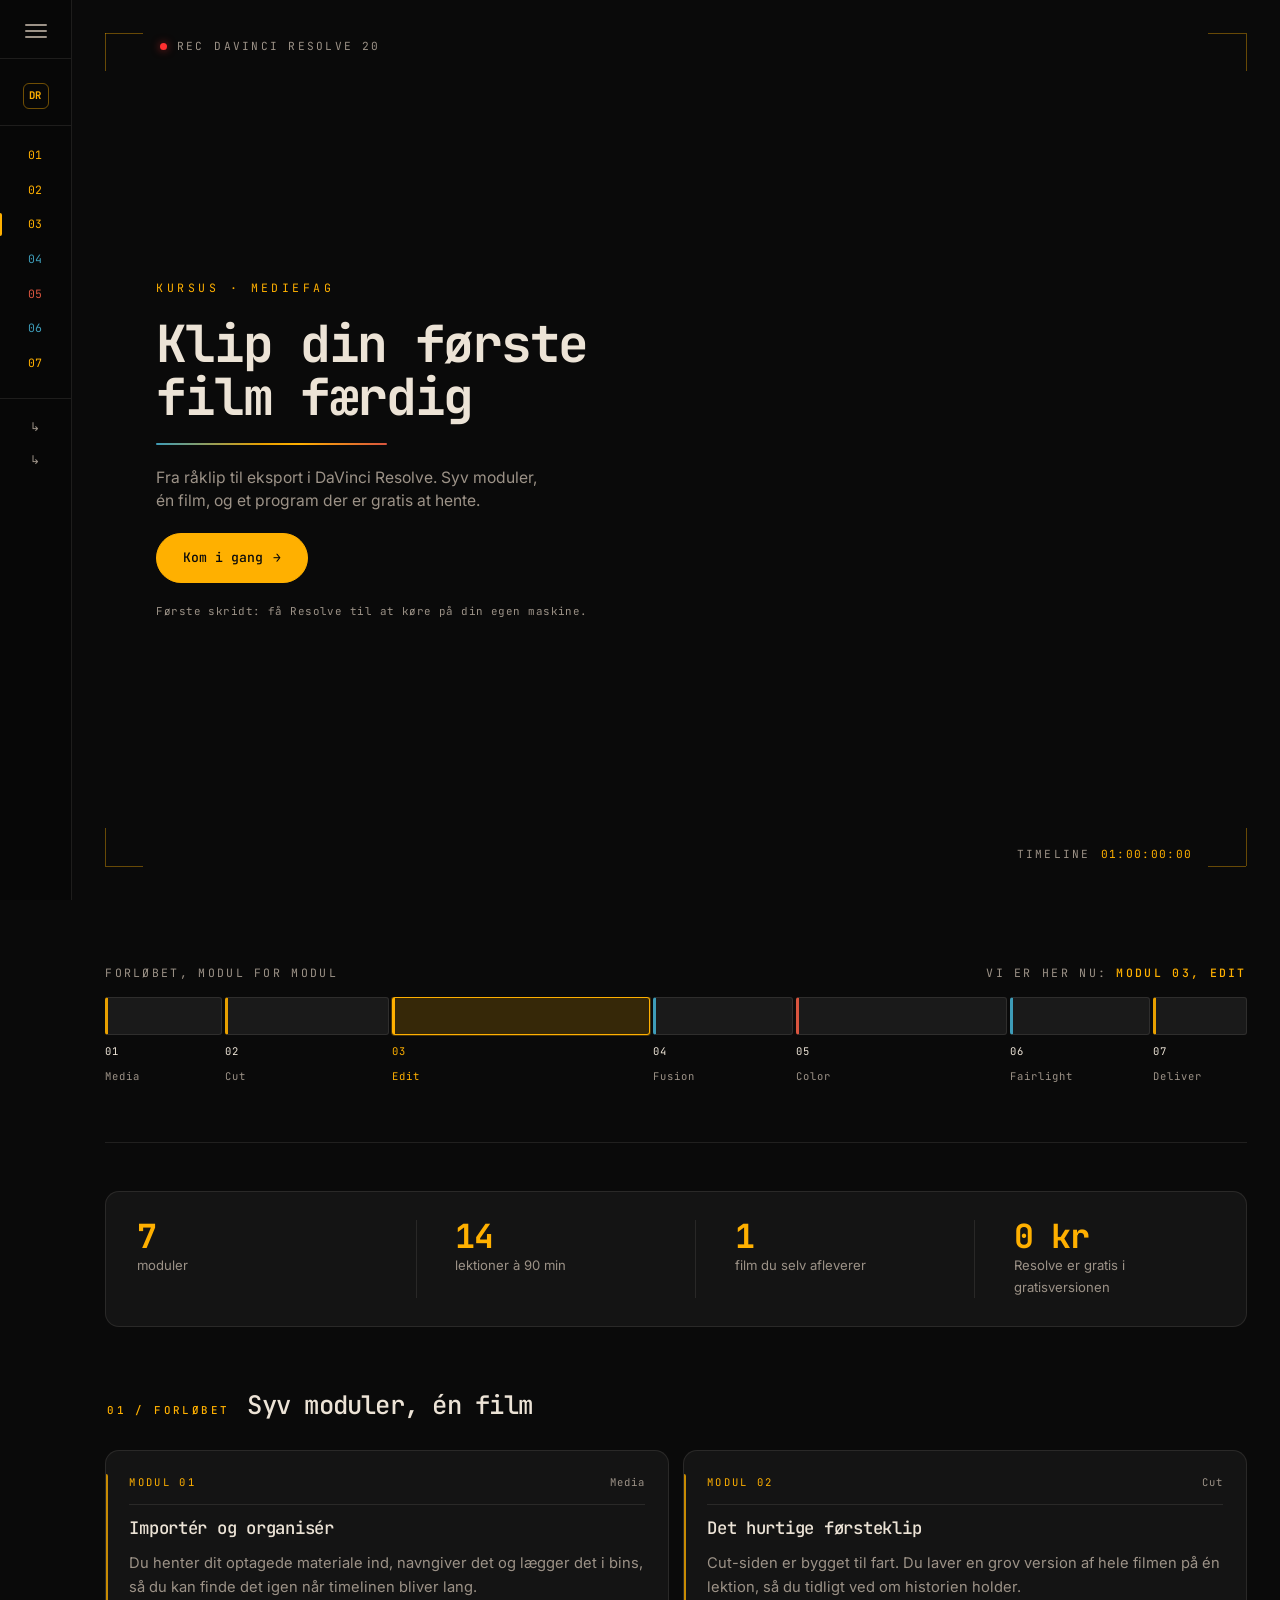
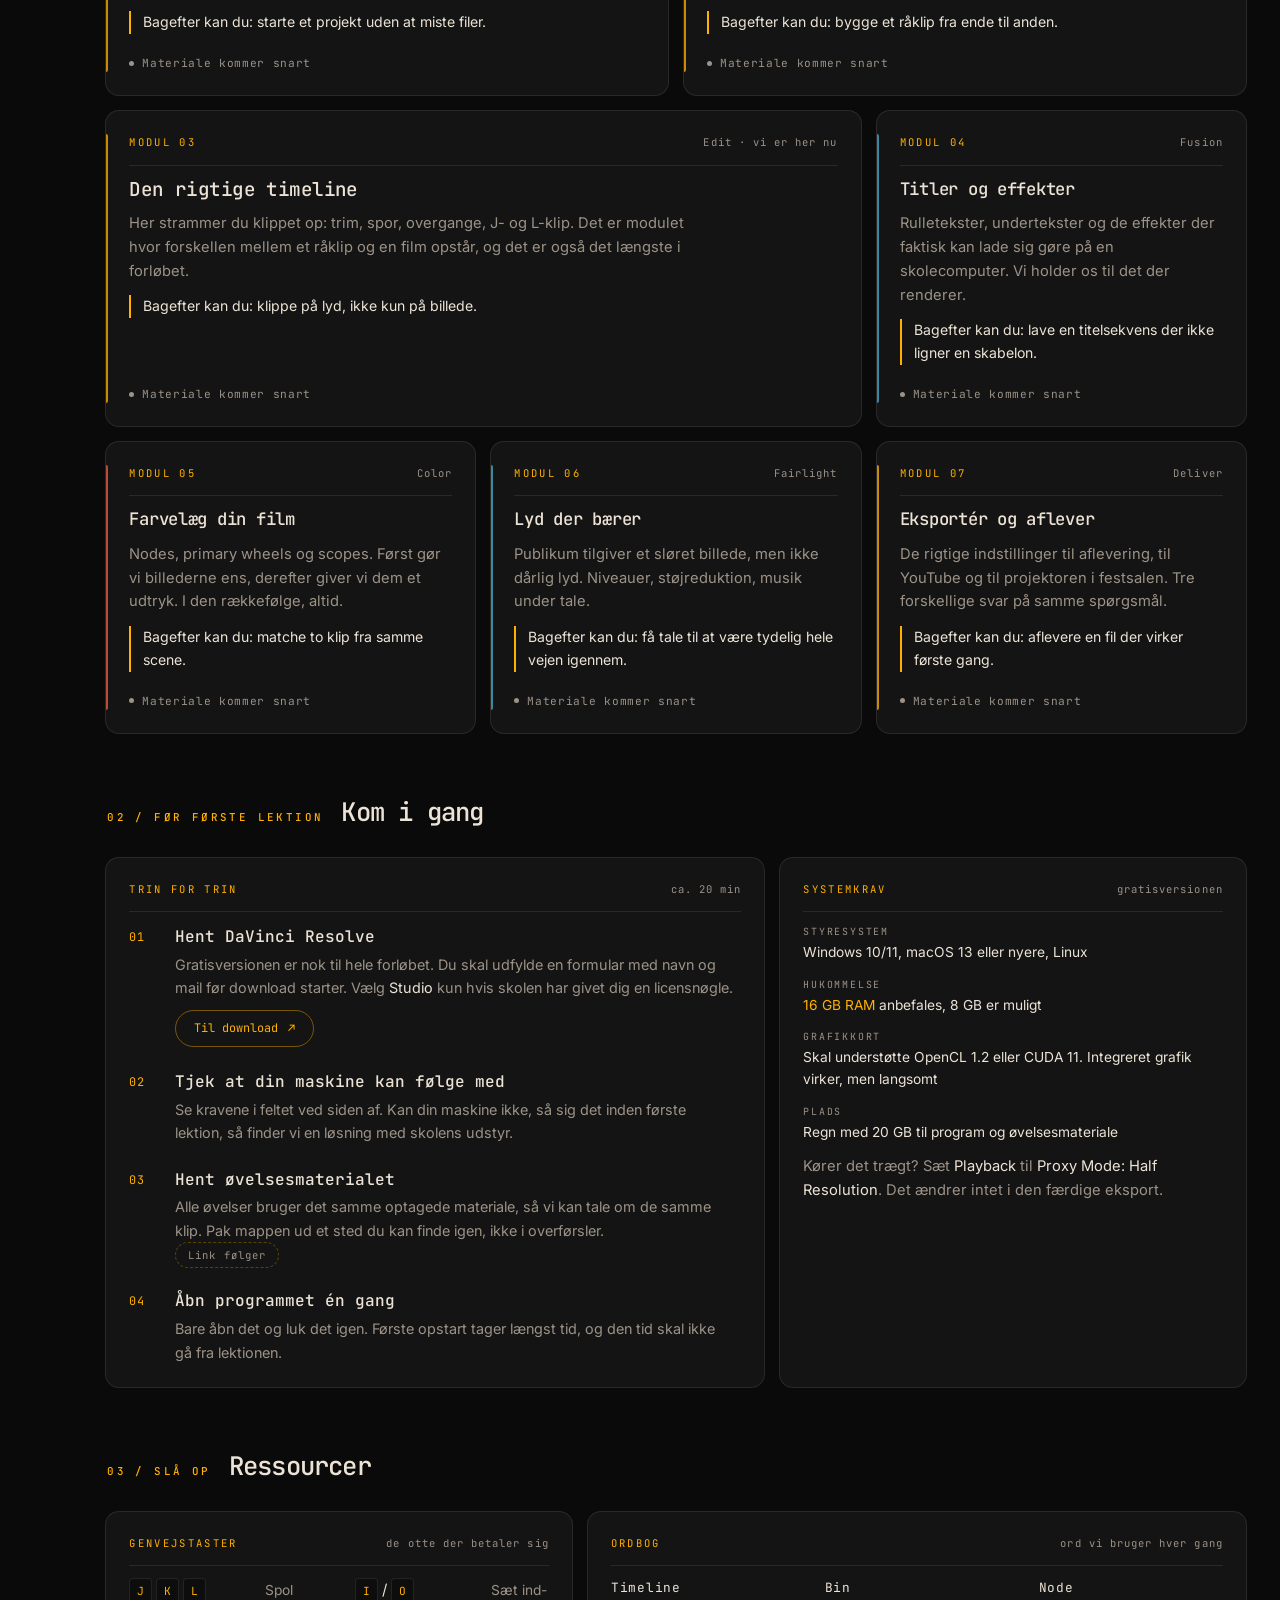
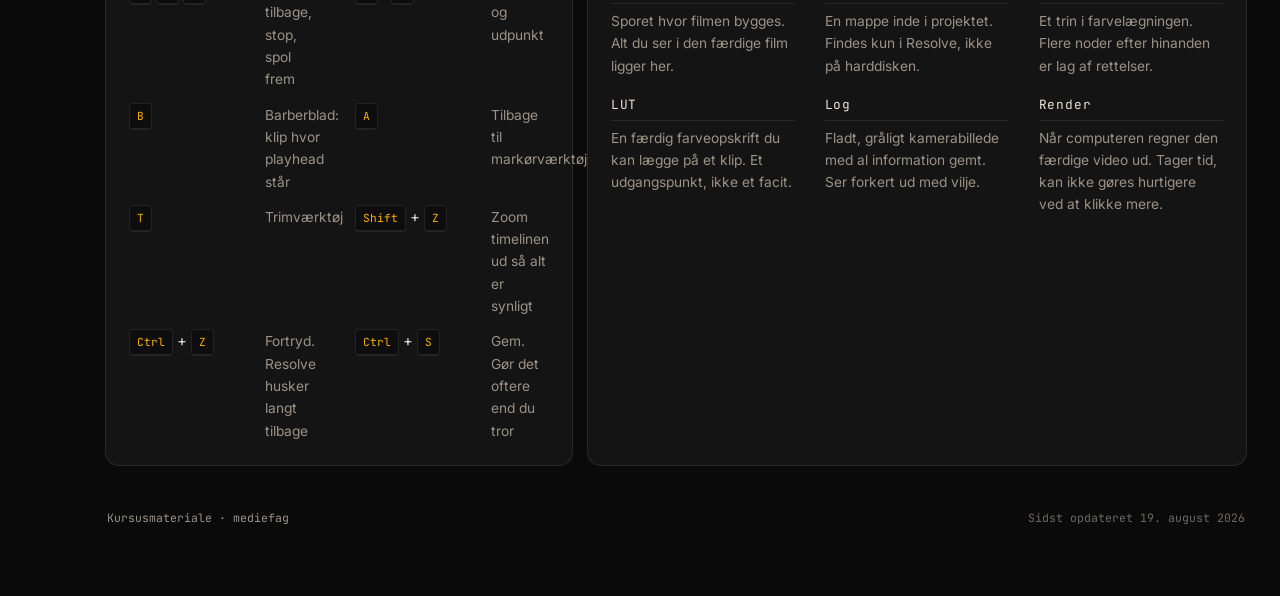
==== commit 37608a79: "Fuld bredde, foldbart sidepanel, hero alene ved landing Hero fylder nu skærmen alene. Timeline-strib" ====
--- a/index.html
+++ b/index.html
@@ -1,5 +1,5 @@
 <!DOCTYPE html>
-<html lang="da">
+<html lang="da" data-nav="closed">
 <head>
 <meta charset="utf-8">
 <meta name="viewport" content="width=device-width, initial-scale=1">
@@ -9,19 +9,72 @@
 <link rel="preconnect" href="https://fonts.gstatic.com" crossorigin>
 <link href="https://fonts.googleapis.com/css2?family=Inter:wght@400;500;600&family=JetBrains+Mono:wght@400;500;700&display=swap" rel="stylesheet">
 <link rel="stylesheet" href="css/style.css">
+<script>
+  /* Læs den gemte paneltilstand før første maling, så et udfoldet panel ikke
+     når at blinke sammenfoldet. Skal blive stående i head. */
+  try {
+    var s = localStorage.getItem("resolve-nav");
+    if (s) document.documentElement.dataset.nav = s;
+  } catch (e) {}
+</script>
 </head>
 <body>
 
-<a class="skip-link" href="#moduler">Spring til modulerne</a>
-
-<!-- ── Hero: viewer-ramme ─────────────────────────────────────────────── -->
-<header class="hero">
+<a class="skip-link" href="#hero">Spring til indhold</a>
+
+<!-- ── Sidepanel ──────────────────────────────────────────────────────── -->
+<nav class="side" id="side" aria-label="Kursusnavigation">
+
+  <div class="side__top">
+    <button class="side__toggle" id="nav-toggle" type="button"
+            aria-expanded="false" aria-controls="side-body">
+      <span class="side__bars" aria-hidden="true"><i></i><i></i><i></i></span>
+      <span class="side__toggle-text">Menu</span>
+    </button>
+  </div>
+
+  <div class="side__body" id="side-body">
+
+    <a class="side__brand" href="#hero">
+      <span class="side__brand-mark" aria-hidden="true">DR</span>
+      <span class="side__brand-text">
+        <strong>Klip din første film færdig</strong>
+        <span>Mediefag · kursusmateriale</span>
+      </span>
+    </a>
+
+    <p class="side__label">Forløbet</p>
+    <ol class="side__list">
+      <li><a href="#m01" data-tone="amber"><span class="side__num">01</span><span class="side__name">Media</span><span class="side__sub">Importér og organisér</span></a></li>
+      <li><a href="#m02" data-tone="amber"><span class="side__num">02</span><span class="side__name">Cut</span><span class="side__sub">Det hurtige førsteklip</span></a></li>
+      <li class="is-active"><a href="#m03" data-tone="amber" aria-current="step"><span class="side__num">03</span><span class="side__name">Edit</span><span class="side__sub">Den rigtige timeline</span></a></li>
+      <li><a href="#m04" data-tone="teal"><span class="side__num">04</span><span class="side__name">Fusion</span><span class="side__sub">Titler og effekter</span></a></li>
+      <li><a href="#m05" data-tone="rust"><span class="side__num">05</span><span class="side__name">Color</span><span class="side__sub">Farvelæg din film</span></a></li>
+      <li><a href="#m06" data-tone="teal"><span class="side__num">06</span><span class="side__name">Fairlight</span><span class="side__sub">Lyd der bærer</span></a></li>
+      <li><a href="#m07" data-tone="amber"><span class="side__num">07</span><span class="side__name">Deliver</span><span class="side__sub">Eksportér og aflever</span></a></li>
+    </ol>
+
+    <p class="side__label">Andet</p>
+    <ul class="side__list side__list--plain">
+      <li><a href="#kom-i-gang"><span class="side__num" aria-hidden="true">↳</span><span class="side__name">Kom i gang</span></a></li>
+      <li><a href="#ressourcer"><span class="side__num" aria-hidden="true">↳</span><span class="side__name">Ressourcer</span></a></li>
+    </ul>
+
+    <p class="side__now">Vi er her nu<strong>Modul 03 · Edit</strong></p>
+
+  </div>
+</nav>
+
+<div class="shell">
+
+<!-- ── Hero: viewer-rammen fylder skærmen alene ───────────────────────── -->
+<header class="hero" id="hero">
   <div class="viewer">
 
     <div class="viewer__tl">
       <span class="viewer__rec" aria-hidden="true"></span>
       <span>REC</span>
-      <span class="viewer__dim">DAVINCI RESOLVE 20</span>
+      <span>DAVINCI RESOLVE 20</span>
     </div>
 
     <div class="hero__body">
@@ -45,318 +98,320 @@
     </div>
 
   </div>
-
-  <!-- Timeline-stribe: illustration og navigation i ét -->
-  <nav class="tl" aria-label="Moduloversigt">
-    <p class="tl__caption" id="tl-caption">Forløbet, modul for modul</p>
+</header>
+
+<main class="main">
+
+  <!-- ── Timeline-stribe: overgangen fra hero til indholdet ───────────── -->
+  <section class="tl" aria-labelledby="tl-caption">
+    <div class="tl__head">
+      <h2 class="tl__caption" id="tl-caption">Forløbet, modul for modul</h2>
+      <p class="tl__now">Vi er her nu: <strong>modul 03, Edit</strong></p>
+    </div>
     <div class="tl__scroll">
-    <ol class="tl__track" aria-labelledby="tl-caption">
-      <li class="tl__clip" style="--w:5"  data-tone="amber"><a href="#m01"><span class="tl__num">01</span><span class="tl__name">Media</span></a></li>
-      <li class="tl__clip" style="--w:7"  data-tone="amber"><a href="#m02"><span class="tl__num">02</span><span class="tl__name">Cut</span></a></li>
-      <li class="tl__clip is-active" style="--w:11" data-tone="amber"><a href="#m03" aria-current="step"><span class="tl__num">03</span><span class="tl__name">Edit</span></a></li>
-      <li class="tl__clip" style="--w:6"  data-tone="teal"><a href="#m04"><span class="tl__num">04</span><span class="tl__name">Fusion</span></a></li>
-      <li class="tl__clip" style="--w:9"  data-tone="rust"><a href="#m05"><span class="tl__num">05</span><span class="tl__name">Color</span></a></li>
-      <li class="tl__clip" style="--w:6"  data-tone="teal"><a href="#m06"><span class="tl__num">06</span><span class="tl__name">Fairlight</span></a></li>
-      <li class="tl__clip" style="--w:4"  data-tone="amber"><a href="#m07"><span class="tl__num">07</span><span class="tl__name">Deliver</span></a></li>
-    </ol>
-    </div>
-    <p class="tl__now">Vi er her nu: <strong>modul 03, Edit</strong></p>
-  </nav>
-</header>
-
-<main class="frame">
-  <div class="frame__inner">
-
-    <!-- ── Statuslinje ────────────────────────────────────────────────── -->
-    <section class="status" aria-label="Om forløbet">
-      <div class="status__item">
-        <span class="status__value">7</span>
-        <span class="status__unit">moduler</span>
-      </div>
-      <div class="status__item">
-        <span class="status__value">14</span>
-        <span class="status__unit">lektioner à 90 min</span>
-      </div>
-      <div class="status__item">
-        <span class="status__value">1</span>
-        <span class="status__unit">film du selv afleverer</span>
-      </div>
-      <div class="status__item">
-        <span class="status__value">0 kr</span>
-        <span class="status__unit">Resolve er gratis i gratisversionen</span>
-      </div>
+      <ol class="tl__track">
+        <li class="tl__clip" style="--w:5"  data-tone="amber"><a href="#m01"><span class="tl__num">01</span><span class="tl__name">Media</span></a></li>
+        <li class="tl__clip" style="--w:7"  data-tone="amber"><a href="#m02"><span class="tl__num">02</span><span class="tl__name">Cut</span></a></li>
+        <li class="tl__clip is-active" style="--w:11" data-tone="amber"><a href="#m03"><span class="tl__num">03</span><span class="tl__name">Edit</span></a></li>
+        <li class="tl__clip" style="--w:6"  data-tone="teal"><a href="#m04"><span class="tl__num">04</span><span class="tl__name">Fusion</span></a></li>
+        <li class="tl__clip" style="--w:9"  data-tone="rust"><a href="#m05"><span class="tl__num">05</span><span class="tl__name">Color</span></a></li>
+        <li class="tl__clip" style="--w:6"  data-tone="teal"><a href="#m06"><span class="tl__num">06</span><span class="tl__name">Fairlight</span></a></li>
+        <li class="tl__clip" style="--w:4"  data-tone="amber"><a href="#m07"><span class="tl__num">07</span><span class="tl__name">Deliver</span></a></li>
+      </ol>
+    </div>
+  </section>
+
+  <!-- ── Statuslinje ──────────────────────────────────────────────────── -->
+  <section class="status" aria-label="Om forløbet">
+    <div class="status__item">
+      <span class="status__value">7</span>
+      <span class="status__unit">moduler</span>
+    </div>
+    <div class="status__item">
+      <span class="status__value">14</span>
+      <span class="status__unit">lektioner à 90 min</span>
+    </div>
+    <div class="status__item">
+      <span class="status__value">1</span>
+      <span class="status__unit">film du selv afleverer</span>
+    </div>
+    <div class="status__item">
+      <span class="status__value">0 kr</span>
+      <span class="status__unit">Resolve er gratis i gratisversionen</span>
+    </div>
+  </section>
+
+  <!-- ── Modulgitteret ────────────────────────────────────────────────── -->
+  <h2 class="section-head" id="moduler">
+    <span class="section-head__label">01 / Forløbet</span>
+    <span class="section-head__title">Syv moduler, én film</span>
+  </h2>
+
+  <ol class="grid" aria-label="Moduler">
+
+    <li class="card card--module" id="m01" data-tone="amber" data-reveal>
+      <div class="card__head">
+        <span class="card__label">Modul 01</span>
+        <span class="card__meta">Media</span>
+      </div>
+      <h3 class="card__title">Importér og organisér</h3>
+      <p class="card__text">
+        Du henter dit optagede materiale ind, navngiver det og lægger det i bins,
+        så du kan finde det igen når timelinen bliver lang.
+      </p>
+      <p class="card__outcome">Bagefter kan du: starte et projekt uden at miste filer.</p>
+      <span class="card__cta">Materiale kommer snart</span>
+    </li>
+
+    <li class="card card--module" id="m02" data-tone="amber" data-reveal>
+      <div class="card__head">
+        <span class="card__label">Modul 02</span>
+        <span class="card__meta">Cut</span>
+      </div>
+      <h3 class="card__title">Det hurtige førsteklip</h3>
+      <p class="card__text">
+        Cut-siden er bygget til fart. Du laver en grov version af hele filmen
+        på én lektion, så du tidligt ved om historien holder.
+      </p>
+      <p class="card__outcome">Bagefter kan du: bygge et råklip fra ende til anden.</p>
+      <span class="card__cta">Materiale kommer snart</span>
+    </li>
+
+    <li class="card card--module card--wide" id="m03" data-tone="amber" data-reveal>
+      <div class="card__head">
+        <span class="card__label">Modul 03</span>
+        <span class="card__meta">Edit · vi er her nu</span>
+      </div>
+      <h3 class="card__title card__title--lg">Den rigtige timeline</h3>
+      <p class="card__text">
+        Her strammer du klippet op: trim, spor, overgange, J- og L-klip.
+        Det er modulet hvor forskellen mellem et råklip og en film opstår,
+        og det er også det længste i forløbet.
+      </p>
+      <p class="card__outcome">Bagefter kan du: klippe på lyd, ikke kun på billede.</p>
+      <span class="card__cta">Materiale kommer snart</span>
+    </li>
+
+    <li class="card card--module" id="m04" data-tone="teal" data-reveal>
+      <div class="card__head">
+        <span class="card__label">Modul 04</span>
+        <span class="card__meta">Fusion</span>
+      </div>
+      <h3 class="card__title">Titler og effekter</h3>
+      <p class="card__text">
+        Rulletekster, undertekster og de effekter der faktisk kan lade sig gøre
+        på en skolecomputer. Vi holder os til det der renderer.
+      </p>
+      <p class="card__outcome">Bagefter kan du: lave en titelsekvens der ikke ligner en skabelon.</p>
+      <span class="card__cta">Materiale kommer snart</span>
+    </li>
+
+    <li class="card card--module" id="m05" data-tone="rust" data-reveal>
+      <div class="card__head">
+        <span class="card__label">Modul 05</span>
+        <span class="card__meta">Color</span>
+      </div>
+      <h3 class="card__title">Farvelæg din film</h3>
+      <p class="card__text">
+        Nodes, primary wheels og scopes. Først gør vi billederne ens,
+        derefter giver vi dem et udtryk. I den rækkefølge, altid.
+      </p>
+      <p class="card__outcome">Bagefter kan du: matche to klip fra samme scene.</p>
+      <span class="card__cta">Materiale kommer snart</span>
+    </li>
+
+    <li class="card card--module" id="m06" data-tone="teal" data-reveal>
+      <div class="card__head">
+        <span class="card__label">Modul 06</span>
+        <span class="card__meta">Fairlight</span>
+      </div>
+      <h3 class="card__title">Lyd der bærer</h3>
+      <p class="card__text">
+        Publikum tilgiver et sløret billede, men ikke dårlig lyd.
+        Niveauer, støjreduktion, musik under tale.
+      </p>
+      <p class="card__outcome">Bagefter kan du: få tale til at være tydelig hele vejen igennem.</p>
+      <span class="card__cta">Materiale kommer snart</span>
+    </li>
+
+    <li class="card card--module" id="m07" data-tone="amber" data-reveal>
+      <div class="card__head">
+        <span class="card__label">Modul 07</span>
+        <span class="card__meta">Deliver</span>
+      </div>
+      <h3 class="card__title">Eksportér og aflever</h3>
+      <p class="card__text">
+        De rigtige indstillinger til aflevering, til YouTube og til projektoren
+        i festsalen. Tre forskellige svar på samme spørgsmål.
+      </p>
+      <p class="card__outcome">Bagefter kan du: aflevere en fil der virker første gang.</p>
+      <span class="card__cta">Materiale kommer snart</span>
+    </li>
+
+  </ol>
+
+  <!-- ── Kom i gang ───────────────────────────────────────────────────── -->
+  <h2 class="section-head" id="kom-i-gang">
+    <span class="section-head__label">02 / Før første lektion</span>
+    <span class="section-head__title">Kom i gang</span>
+  </h2>
+
+  <div class="grid">
+
+    <section class="card card--start" data-reveal>
+      <div class="card__head">
+        <span class="card__label">Trin for trin</span>
+        <span class="card__meta">ca. 20 min</span>
+      </div>
+      <ol class="steps">
+        <li class="step">
+          <span class="step__num">01</span>
+          <div>
+            <h3 class="step__title">Hent DaVinci Resolve</h3>
+            <p class="step__text">
+              Gratisversionen er nok til hele forløbet. Du skal udfylde en formular
+              med navn og mail før download starter. Vælg <em>Studio</em> kun hvis
+              skolen har givet dig en licensnøgle.
+            </p>
+            <a class="btn btn--sm" href="https://www.blackmagicdesign.com/dk/products/davinciresolve" rel="noopener">
+              Til download<span class="arrow" aria-hidden="true">↗</span>
+            </a>
+          </div>
+        </li>
+        <li class="step">
+          <span class="step__num">02</span>
+          <div>
+            <h3 class="step__title">Tjek at din maskine kan følge med</h3>
+            <p class="step__text">
+              Se kravene i feltet ved siden af. Kan din maskine ikke, så sig det
+              inden første lektion, så finder vi en løsning med skolens udstyr.
+            </p>
+          </div>
+        </li>
+        <li class="step">
+          <span class="step__num">03</span>
+          <div>
+            <h3 class="step__title">Hent øvelsesmaterialet</h3>
+            <p class="step__text">
+              Alle øvelser bruger det samme optagede materiale, så vi kan tale om
+              de samme klip. Pak mappen ud et sted du kan finde igen, ikke i
+              overførsler.
+            </p>
+            <span class="badge">Link følger</span>
+          </div>
+        </li>
+        <li class="step">
+          <span class="step__num">04</span>
+          <div>
+            <h3 class="step__title">Åbn programmet én gang</h3>
+            <p class="step__text">
+              Bare åbn det og luk det igen. Første opstart tager længst tid, og den
+              tid skal ikke gå fra lektionen.
+            </p>
+          </div>
+        </li>
+      </ol>
     </section>
 
-    <!-- ── Modulgitteret ──────────────────────────────────────────────── -->
-    <h2 class="section-head" id="moduler">
-      <span class="section-head__label">01 / Forløbet</span>
-      <span class="section-head__title">Syv moduler, én film</span>
-    </h2>
-
-    <ol class="bento" aria-label="Moduler">
-
-      <li class="card card--module" id="m01" data-tone="amber" data-reveal>
-        <div class="card__head">
-          <span class="card__label">Modul 01</span>
-          <span class="card__meta">Media</span>
-        </div>
-        <h3 class="card__title">Importér og organisér</h3>
-        <p class="card__text">
-          Du henter dit optagede materiale ind, navngiver det og lægger det i bins,
-          så du kan finde det igen når timelinen bliver lang.
-        </p>
-        <p class="card__outcome">Bagefter kan du: starte et projekt uden at miste filer.</p>
-        <span class="card__cta card__cta--soon">Materiale kommer snart</span>
-      </li>
-
-      <li class="card card--module" id="m02" data-tone="amber" data-reveal>
-        <div class="card__head">
-          <span class="card__label">Modul 02</span>
-          <span class="card__meta">Cut</span>
-        </div>
-        <h3 class="card__title">Det hurtige førsteklip</h3>
-        <p class="card__text">
-          Cut-siden er bygget til fart. Du laver en grov version af hele filmen
-          på én lektion, så du tidligt ved om historien holder.
-        </p>
-        <p class="card__outcome">Bagefter kan du: bygge et råklip fra ende til anden.</p>
-        <span class="card__cta card__cta--soon">Materiale kommer snart</span>
-      </li>
-
-      <li class="card card--module card--wide" id="m03" data-tone="amber" data-reveal>
-        <div class="card__head">
-          <span class="card__label">Modul 03</span>
-          <span class="card__meta">Edit · vi er her nu</span>
-        </div>
-        <h3 class="card__title card__title--lg">Den rigtige timeline</h3>
-        <p class="card__text">
-          Her strammer du klippet op: trim, spor, overgange, J- og L-klip.
-          Det er modulet hvor forskellen mellem et råklip og en film opstår,
-          og det er også det længste i forløbet.
-        </p>
-        <p class="card__outcome">Bagefter kan du: klippe på lyd, ikke kun på billede.</p>
-        <span class="card__cta card__cta--soon">Materiale kommer snart</span>
-      </li>
-
-      <li class="card card--module" id="m04" data-tone="teal" data-reveal>
-        <div class="card__head">
-          <span class="card__label">Modul 04</span>
-          <span class="card__meta">Fusion</span>
-        </div>
-        <h3 class="card__title">Titler og effekter</h3>
-        <p class="card__text">
-          Rulletekster, undertekster og de effekter der faktisk kan lade sig gøre
-          på en skolecomputer. Vi holder os til det der renderer.
-        </p>
-        <p class="card__outcome">Bagefter kan du: lave en titelsekvens der ikke ligner en skabelon.</p>
-        <span class="card__cta card__cta--soon">Materiale kommer snart</span>
-      </li>
-
-      <li class="card card--module" id="m05" data-tone="rust" data-reveal>
-        <div class="card__head">
-          <span class="card__label">Modul 05</span>
-          <span class="card__meta">Color</span>
-        </div>
-        <h3 class="card__title">Farvelæg din film</h3>
-        <p class="card__text">
-          Nodes, primary wheels og scopes. Først gør vi billederne ens,
-          derefter giver vi dem et udtryk. I den rækkefølge, altid.
-        </p>
-        <p class="card__outcome">Bagefter kan du: matche to klip fra samme scene.</p>
-        <span class="card__cta card__cta--soon">Materiale kommer snart</span>
-      </li>
-
-      <li class="card card--module" id="m06" data-tone="teal" data-reveal>
-        <div class="card__head">
-          <span class="card__label">Modul 06</span>
-          <span class="card__meta">Fairlight</span>
-        </div>
-        <h3 class="card__title">Lyd der bærer</h3>
-        <p class="card__text">
-          Publikum tilgiver et sløret billede, men ikke dårlig lyd.
-          Niveauer, støjreduktion, musik under tale.
-        </p>
-        <p class="card__outcome">Bagefter kan du: få tale til at være tydelig hele vejen igennem.</p>
-        <span class="card__cta card__cta--soon">Materiale kommer snart</span>
-      </li>
-
-      <li class="card card--module" id="m07" data-tone="amber" data-reveal>
-        <div class="card__head">
-          <span class="card__label">Modul 07</span>
-          <span class="card__meta">Deliver</span>
-        </div>
-        <h3 class="card__title">Eksportér og aflever</h3>
-        <p class="card__text">
-          De rigtige indstillinger til aflevering, til YouTube og til projektoren
-          i festsalen. Tre forskellige svar på samme spørgsmål.
-        </p>
-        <p class="card__outcome">Bagefter kan du: aflevere en fil der virker første gang.</p>
-        <span class="card__cta card__cta--soon">Materiale kommer snart</span>
-      </li>
-
-    </ol>
-
-    <!-- ── Kom i gang ─────────────────────────────────────────────────── -->
-    <h2 class="section-head" id="kom-i-gang">
-      <span class="section-head__label">02 / Før første lektion</span>
-      <span class="section-head__title">Kom i gang</span>
-    </h2>
-
-    <div class="bento">
-
-      <section class="card card--start" data-reveal>
-        <div class="card__head">
-          <span class="card__label">Trin for trin</span>
-          <span class="card__meta">ca. 20 min</span>
-        </div>
-        <ol class="steps">
-          <li class="step">
-            <span class="step__num">01</span>
-            <div>
-              <h3 class="step__title">Hent DaVinci Resolve</h3>
-              <p class="step__text">
-                Gratisversionen er nok til hele forløbet. Du skal udfylde en formular
-                med navn og mail før download starter. Vælg <em>Studio</em> kun hvis
-                skolen har givet dig en licensnøgle.
-              </p>
-              <a class="btn btn--sm" href="https://www.blackmagicdesign.com/dk/products/davinciresolve" rel="noopener">
-                Til download<span class="arrow" aria-hidden="true">↗</span>
-              </a>
-            </div>
-          </li>
-          <li class="step">
-            <span class="step__num">02</span>
-            <div>
-              <h3 class="step__title">Tjek at din maskine kan følge med</h3>
-              <p class="step__text">
-                Se kravene i feltet ved siden af. Kan din maskine ikke, så sig det
-                inden første lektion, så finder vi en løsning med skolens udstyr.
-              </p>
-            </div>
-          </li>
-          <li class="step">
-            <span class="step__num">03</span>
-            <div>
-              <h3 class="step__title">Hent øvelsesmaterialet</h3>
-              <p class="step__text">
-                Alle øvelser bruger det samme optagede materiale, så vi kan tale om
-                de samme klip. Pak mappen ud et sted du kan finde igen, ikke i
-                overførsler.
-              </p>
-              <span class="badge">Link følger</span>
-            </div>
-          </li>
-          <li class="step">
-            <span class="step__num">04</span>
-            <div>
-              <h3 class="step__title">Åbn programmet én gang</h3>
-              <p class="step__text">
-                Bare åbn det og luk det igen. Første opstart tager længst tid, og den
-                tid skal ikke gå fra lektionen.
-              </p>
-            </div>
-          </li>
-        </ol>
-      </section>
-
-      <aside class="card card--specs" data-reveal>
-        <div class="card__head">
-          <span class="card__label">Systemkrav</span>
-          <span class="card__meta">gratisversionen</span>
-        </div>
-        <dl class="facts">
-          <div>
-            <dt>Styresystem</dt>
-            <dd>Windows 10/11, macOS 13 eller nyere, Linux</dd>
-          </div>
-          <div>
-            <dt>Hukommelse</dt>
-            <dd><span class="facts__hi">16 GB RAM</span> anbefales, 8 GB er muligt</dd>
-          </div>
-          <div>
-            <dt>Grafikkort</dt>
-            <dd>Skal understøtte OpenCL 1.2 eller CUDA 11. Integreret grafik virker, men langsomt</dd>
-          </div>
-          <div>
-            <dt>Plads</dt>
-            <dd>Regn med 20 GB til program og øvelsesmateriale</dd>
-          </div>
-        </dl>
-        <p class="card__text">
-          Kører det trægt? Sæt <em>Playback</em> til <em>Proxy Mode: Half Resolution</em>.
-          Det ændrer intet i den færdige eksport.
-        </p>
-      </aside>
-
-    </div>
-
-    <!-- ── Ressourcer ─────────────────────────────────────────────────── -->
-    <h2 class="section-head" id="ressourcer">
-      <span class="section-head__label">03 / Slå op</span>
-      <span class="section-head__title">Ressourcer</span>
-    </h2>
-
-    <div class="bento">
-
-      <section class="card card--keys" data-reveal>
-        <div class="card__head">
-          <span class="card__label">Genvejstaster</span>
-          <span class="card__meta">de otte der betaler sig</span>
-        </div>
-        <dl class="keys">
-          <div><dt><kbd>J</kbd> <kbd>K</kbd> <kbd>L</kbd></dt><dd>Spol tilbage, stop, spol frem</dd></div>
-          <div><dt><kbd>I</kbd> / <kbd>O</kbd></dt><dd>Sæt ind- og udpunkt</dd></div>
-          <div><dt><kbd>B</kbd></dt><dd>Barberblad: klip hvor playhead står</dd></div>
-          <div><dt><kbd>A</kbd></dt><dd>Tilbage til markørværktøjet</dd></div>
-          <div><dt><kbd>T</kbd></dt><dd>Trimværktøj</dd></div>
-          <div><dt><kbd>Shift</kbd> + <kbd>Z</kbd></dt><dd>Zoom timelinen ud så alt er synligt</dd></div>
-          <div><dt><kbd>Ctrl</kbd> + <kbd>Z</kbd></dt><dd>Fortryd. Resolve husker langt tilbage</dd></div>
-          <div><dt><kbd>Ctrl</kbd> + <kbd>S</kbd></dt><dd>Gem. Gør det oftere end du tror</dd></div>
-        </dl>
-      </section>
-
-      <section class="card card--glossary" data-reveal>
-        <div class="card__head">
-          <span class="card__label">Ordbog</span>
-          <span class="card__meta">ord vi bruger hver gang</span>
-        </div>
-        <dl class="glossary">
-          <div>
-            <dt>Timeline</dt>
-            <dd>Sporet hvor filmen bygges. Alt du ser i den færdige film ligger her.</dd>
-          </div>
-          <div>
-            <dt>Bin</dt>
-            <dd>En mappe inde i projektet. Findes kun i Resolve, ikke på harddisken.</dd>
-          </div>
-          <div>
-            <dt>Node</dt>
-            <dd>Et trin i farvelægningen. Flere noder efter hinanden er lag af rettelser.</dd>
-          </div>
-          <div>
-            <dt>LUT</dt>
-            <dd>En færdig farveopskrift du kan lægge på et klip. Et udgangspunkt, ikke et facit.</dd>
-          </div>
-          <div>
-            <dt>Log</dt>
-            <dd>Fladt, gråligt kamerabillede med al information gemt. Ser forkert ud med vilje.</dd>
-          </div>
-          <div>
-            <dt>Render</dt>
-            <dd>Når computeren regner den færdige video ud. Tager tid, kan ikke gøres hurtigere ved at klikke mere.</dd>
-          </div>
-        </dl>
-      </section>
-
-    </div>
-
-    <footer class="footer">
-      <span>Kursusmateriale · mediefag</span>
-      <span class="footer__dim">Sidst opdateret 19. august 2026</span>
-    </footer>
+    <aside class="card card--specs" data-reveal>
+      <div class="card__head">
+        <span class="card__label">Systemkrav</span>
+        <span class="card__meta">gratisversionen</span>
+      </div>
+      <dl class="facts">
+        <div>
+          <dt>Styresystem</dt>
+          <dd>Windows 10/11, macOS 13 eller nyere, Linux</dd>
+        </div>
+        <div>
+          <dt>Hukommelse</dt>
+          <dd><span class="facts__hi">16 GB RAM</span> anbefales, 8 GB er muligt</dd>
+        </div>
+        <div>
+          <dt>Grafikkort</dt>
+          <dd>Skal understøtte OpenCL 1.2 eller CUDA 11. Integreret grafik virker, men langsomt</dd>
+        </div>
+        <div>
+          <dt>Plads</dt>
+          <dd>Regn med 20 GB til program og øvelsesmateriale</dd>
+        </div>
+      </dl>
+      <p class="card__text">
+        Kører det trægt? Sæt <em>Playback</em> til <em>Proxy Mode: Half Resolution</em>.
+        Det ændrer intet i den færdige eksport.
+      </p>
+    </aside>
 
   </div>
+
+  <!-- ── Ressourcer ───────────────────────────────────────────────────── -->
+  <h2 class="section-head" id="ressourcer">
+    <span class="section-head__label">03 / Slå op</span>
+    <span class="section-head__title">Ressourcer</span>
+  </h2>
+
+  <div class="grid">
+
+    <section class="card card--keys" data-reveal>
+      <div class="card__head">
+        <span class="card__label">Genvejstaster</span>
+        <span class="card__meta">de otte der betaler sig</span>
+      </div>
+      <dl class="keys">
+        <div><dt><kbd>J</kbd> <kbd>K</kbd> <kbd>L</kbd></dt><dd>Spol tilbage, stop, spol frem</dd></div>
+        <div><dt><kbd>I</kbd> / <kbd>O</kbd></dt><dd>Sæt ind- og udpunkt</dd></div>
+        <div><dt><kbd>B</kbd></dt><dd>Barberblad: klip hvor playhead står</dd></div>
+        <div><dt><kbd>A</kbd></dt><dd>Tilbage til markørværktøjet</dd></div>
+        <div><dt><kbd>T</kbd></dt><dd>Trimværktøj</dd></div>
+        <div><dt><kbd>Shift</kbd> + <kbd>Z</kbd></dt><dd>Zoom timelinen ud så alt er synligt</dd></div>
+        <div><dt><kbd>Ctrl</kbd> + <kbd>Z</kbd></dt><dd>Fortryd. Resolve husker langt tilbage</dd></div>
+        <div><dt><kbd>Ctrl</kbd> + <kbd>S</kbd></dt><dd>Gem. Gør det oftere end du tror</dd></div>
+      </dl>
+    </section>
+
+    <section class="card card--glossary" data-reveal>
+      <div class="card__head">
+        <span class="card__label">Ordbog</span>
+        <span class="card__meta">ord vi bruger hver gang</span>
+      </div>
+      <dl class="glossary">
+        <div>
+          <dt>Timeline</dt>
+          <dd>Sporet hvor filmen bygges. Alt du ser i den færdige film ligger her.</dd>
+        </div>
+        <div>
+          <dt>Bin</dt>
+          <dd>En mappe inde i projektet. Findes kun i Resolve, ikke på harddisken.</dd>
+        </div>
+        <div>
+          <dt>Node</dt>
+          <dd>Et trin i farvelægningen. Flere noder efter hinanden er lag af rettelser.</dd>
+        </div>
+        <div>
+          <dt>LUT</dt>
+          <dd>En færdig farveopskrift du kan lægge på et klip. Et udgangspunkt, ikke et facit.</dd>
+        </div>
+        <div>
+          <dt>Log</dt>
+          <dd>Fladt, gråligt kamerabillede med al information gemt. Ser forkert ud med vilje.</dd>
+        </div>
+        <div>
+          <dt>Render</dt>
+          <dd>Når computeren regner den færdige video ud. Tager tid, kan ikke gøres hurtigere ved at klikke mere.</dd>
+        </div>
+      </dl>
+    </section>
+
+  </div>
+
+  <footer class="footer">
+    <span>Kursusmateriale · mediefag</span>
+    <span class="footer__dim">Sidst opdateret 19. august 2026</span>
+  </footer>
+
 </main>
-
+</div>
+
+<script src="js/nav.js" defer></script>
 </body>
 </html>
--- a/css/style.css
+++ b/css/style.css
@@ -3,7 +3,7 @@
    Nostromo-paletten fra hpb_systems_portfolio, hvor amber er ACCENT og
    brødteksten er varm off-white. Resolve-logoets farver er trukket mod varme
    og bruges kun som kodning i små doser, aldrig som flader eller tekst.
-   Ren HTML/CSS/JS — ingen build, ingen afhængigheder.
+   Layoutet er fuldbredde med et foldbart sidepanel til venstre.
    ========================================================================== */
 
 :root {
@@ -26,7 +26,8 @@
 
   /* Resolve-logoet, roteret mod varme og med mætningen sat ned.
      Logoets gul-grønne dråbe har ingen egen token: den absorberes af --amber.
-     Begge klarer AA mod --panel, men bruges alligevel kun til kanter og blokke.
+     Begge klarer AA mod både --panel og --frame og bruges som kanter, blokke og
+     som farve på modulnumrene i sidepanelet, hvor selve tallet bærer betydningen.
      Farve må aldrig være eneste betydningsbærer, og amber skal blive ved med
      at være den eneste farve der betyder "det her er vigtigt". */
   --res-teal:    #3E9CB8;
@@ -43,7 +44,14 @@
   --radius: 14px;
   --gap: 14px;
   --ease: cubic-bezier(0.22, 1, 0.36, 1);
-}
+
+  /* Panelets bredde styrer også indholdets venstremargin, så de to altid
+     følges ad. Ét tal, to steder. */
+  --side-w: 72px;
+  --pad-x: clamp(16px, 2.6vw, 52px);
+}
+
+html[data-nav="open"] { --side-w: 296px; }
 
 *, *::before, *::after { box-sizing: border-box; }
 
@@ -67,6 +75,7 @@
 dd { margin: 0; }
 a { color: inherit; text-decoration: none; }
 em { font-style: normal; color: var(--ink); }
+button { font: inherit; color: inherit; background: none; border: 0; cursor: pointer; }
 
 ::selection { background: var(--amber-hot); color: #0a0a0a; }
 
@@ -77,7 +86,7 @@
 }
 
 .skip-link {
-  position: absolute;
+  position: fixed;
   left: -9999px;
   top: 0;
   background: var(--amber-hot);
@@ -88,33 +97,257 @@
 }
 .skip-link:focus { left: 12px; top: 12px; }
 
-/* ── Hero ─────────────────────────────────────────────────────────────── */
-
-/* Hero stopper omkring 85vh, så timeline-striben og toppen af næste bånd lige
-   akkurat er synlig. Det fortæller at siden fortsætter, uden en scroll-pil. */
+/* ══ Sidepanel ═════════════════════════════════════════════════════════ */
+
+.side {
+  position: fixed;
+  inset: 0 auto 0 0;
+  z-index: 40;
+  width: var(--side-w);
+  display: flex;
+  flex-direction: column;
+  border-right: 1px solid var(--line);
+  background: var(--frame);
+  transition: width 0.3s var(--ease);
+  overflow: hidden;
+}
+
+.side__top {
+  flex: none;
+  padding: 14px 0 10px;
+  border-bottom: 1px solid var(--line);
+}
+
+.side__toggle {
+  display: flex;
+  align-items: center;
+  gap: 14px;
+  width: 100%;
+  padding: 10px 0 10px 23px;
+  font-family: var(--font-mono);
+  font-size: 0.7rem;
+  letter-spacing: 0.2em;
+  text-transform: uppercase;
+  color: var(--ink-dim);
+  transition: color 0.2s var(--ease);
+}
+.side__toggle:hover { color: var(--amber-hot); }
+
+/* Hamburger der bliver til et kryds. De tre streger er ét element hver, så
+   overgangen kan animeres uden at skifte ikon ud. */
+.side__bars { position: relative; flex: none; width: 22px; height: 14px; }
+.side__bars i {
+  position: absolute;
+  left: 0;
+  width: 100%;
+  height: 1.5px;
+  background: currentColor;
+  border-radius: 2px;
+  transition: transform 0.3s var(--ease), opacity 0.2s var(--ease);
+}
+.side__bars i:nth-child(1) { top: 0; }
+.side__bars i:nth-child(2) { top: 6px; }
+.side__bars i:nth-child(3) { top: 12px; }
+
+html[data-nav="open"] .side__bars i:nth-child(1) { transform: translateY(6px) rotate(45deg); }
+html[data-nav="open"] .side__bars i:nth-child(2) { opacity: 0; }
+html[data-nav="open"] .side__bars i:nth-child(3) { transform: translateY(-6px) rotate(-45deg); }
+
+.side__body {
+  flex: 1;
+  min-height: 0;
+  overflow-y: auto;
+  overflow-x: hidden;
+  padding: 18px 0 24px;
+  display: flex;
+  flex-direction: column;
+  gap: 6px;
+}
+
+.side__brand {
+  display: flex;
+  align-items: center;
+  gap: 14px;
+  padding: 6px 18px 16px 23px;
+  margin-bottom: 6px;
+  border-bottom: 1px solid var(--line);
+}
+
+.side__brand-mark {
+  flex: none;
+  display: grid;
+  place-items: center;
+  width: 26px; height: 26px;
+  border: 1px solid var(--line-strong);
+  border-radius: 6px;
+  font-family: var(--font-mono);
+  font-size: 0.66rem;
+  font-weight: 700;
+  letter-spacing: 0.04em;
+  color: var(--amber-hot);
+}
+
+.side__brand-text { display: grid; gap: 1px; min-width: 0; }
+.side__brand-text strong {
+  font-family: var(--font-mono);
+  font-weight: 500;
+  font-size: 0.78rem;
+  line-height: 1.3;
+  color: var(--ink);
+}
+.side__brand-text span {
+  font-family: var(--font-mono);
+  font-size: 0.62rem;
+  letter-spacing: 0.12em;
+  text-transform: uppercase;
+  color: var(--ink-dim);
+}
+
+.side__label {
+  padding: 14px 18px 6px 23px;
+  font-family: var(--font-mono);
+  font-size: 0.6rem;
+  letter-spacing: 0.24em;
+  text-transform: uppercase;
+  color: var(--ink-dim);
+}
+
+.side__list a {
+  position: relative;
+  display: grid;
+  grid-template-columns: 26px minmax(0, 1fr);
+  align-items: baseline;
+  column-gap: 14px;
+  padding: 8px 18px 8px 23px;
+  transition: background 0.18s var(--ease);
+}
+.side__list a:hover { background: var(--panel); }
+
+/* Aktivt modul: amber kant i venstre side plus amber tekst, så markeringen
+   ikke hviler på farve alene. */
+.side__list li.is-active a::before {
+  content: "";
+  position: absolute;
+  left: 0; top: 6px; bottom: 6px;
+  width: 2px;
+  background: var(--amber-hot);
+  border-radius: 0 2px 2px 0;
+}
+
+.side__num {
+  font-family: var(--font-mono);
+  font-size: 0.72rem;
+  letter-spacing: 0.06em;
+  color: var(--tone, var(--ink-dim));
+  transition: color 0.18s var(--ease);
+}
+.side__list a[data-tone="amber"] { --tone: var(--amber-hot); }
+.side__list a[data-tone="teal"]  { --tone: var(--res-teal); }
+.side__list a[data-tone="rust"]  { --tone: var(--res-rust); }
+
+/* Farvekodningen sidder på modulnummeret, som også står som tal. Numrene er
+   store nok til at klare AA, men tallet bærer betydningen, ikke farven. */
+
+.side__name {
+  font-family: var(--font-mono);
+  font-size: 0.8rem;
+  color: var(--ink);
+  white-space: nowrap;
+}
+.side__sub {
+  grid-column: 2;
+  font-size: 0.74rem;
+  color: var(--ink-dim);
+  white-space: nowrap;
+  overflow: hidden;
+  text-overflow: ellipsis;
+}
+.side__list li.is-active .side__name { color: var(--amber-hot); }
+
+.side__list--plain a { padding-top: 7px; padding-bottom: 7px; }
+.side__list--plain .side__num { color: var(--ink-dim); }
+
+.side__now {
+  margin: auto 18px 0 23px;
+  padding-top: 18px;
+  display: grid;
+  gap: 3px;
+  border-top: 1px solid var(--line);
+  font-family: var(--font-mono);
+  font-size: 0.6rem;
+  letter-spacing: 0.2em;
+  text-transform: uppercase;
+  color: var(--ink-dim);
+}
+.side__now strong {
+  font-weight: 500;
+  font-size: 0.74rem;
+  letter-spacing: 0.06em;
+  text-transform: none;
+  color: var(--amber-hot);
+}
+
+/* Sammenfoldet: kun ikonet og modulnumrene. Alt tekstligt fjernes fra både
+   skærm og oplæser, så panelet ikke læses op to gange i to tilstande. */
+html[data-nav="closed"] .side__toggle-text,
+html[data-nav="closed"] .side__brand-text,
+html[data-nav="closed"] .side__label,
+html[data-nav="closed"] .side__name,
+html[data-nav="closed"] .side__sub,
+html[data-nav="closed"] .side__now { display: none; }
+
+/* Sammenfoldet er striben så smal at venstrestillet indhold ser skævt ud.
+   Alt centreres i stedet, og de to listers indbyrdes skel skal tegnes med en
+   streg, fordi overskrifterne der ellers adskiller dem er skjult. */
+html[data-nav="closed"] .side__toggle,
+html[data-nav="closed"] .side__brand {
+  justify-content: center;
+  padding-left: 0;
+  padding-right: 0;
+  gap: 0;
+}
+
+html[data-nav="closed"] .side__list a {
+  grid-template-columns: 1fr;
+  justify-items: center;
+  padding-left: 0;
+  padding-right: 0;
+}
+
+html[data-nav="closed"] .side__list--plain {
+  margin-top: 12px;
+  padding-top: 12px;
+  border-top: 1px solid var(--line);
+}
+
+/* ══ Indholdets skal ═══════════════════════════════════════════════════ */
+
+.shell {
+  margin-left: var(--side-w);
+  transition: margin-left 0.3s var(--ease);
+}
+
+/* ══ Hero ══════════════════════════════════════════════════════════════ */
+
+/* Hero fylder skærmen alene. Rammen er det eneste man møder ved landing. */
 .hero {
-  min-height: min(85vh, 760px);
+  min-height: 100vh;
+  min-height: 100dvh;
+  display: flex;
+  padding: clamp(20px, 2.6vw, 40px) var(--pad-x);
+}
+
+/* Viewer-rammen: fire hjørne-L'er, tegnet med otte gradienter frem for fire
+   ekstra elementer. Det tomme felt indeni ER motivet. */
+.viewer {
+  --corner: clamp(26px, 3vw, 46px);
+  --hair: 1px;
+  position: relative;
+  flex: 1;
   display: flex;
   flex-direction: column;
   justify-content: center;
-  gap: clamp(26px, 4vw, 44px);
-  padding: clamp(28px, 5vw, 56px) clamp(14px, 4vw, 64px) clamp(20px, 3vw, 36px);
-  max-width: 1440px;
-  margin: 0 auto;
-}
-
-/* Viewer-rammen: kun fire hjørne-L'er, ingen hel ramme. Tegnet med otte
-   gradienter frem for fire ekstra elementer, så markuppet forbliver rent.
-   Det tomme felt indeni ER motivet — luften gør arbejdet. */
-.viewer {
-  --corner: clamp(22px, 3vw, 40px);
-  --hair: 1px;
-  position: relative;
-  display: flex;
-  flex-direction: column;
-  justify-content: center;
-  aspect-ratio: 2.39 / 1;
-  padding: clamp(20px, 4vw, 54px);
+  padding: clamp(24px, 4vw, 64px);
 
   background-image:
     linear-gradient(var(--viewer-line) 0 0), linear-gradient(var(--viewer-line) 0 0),
@@ -128,13 +361,12 @@
     var(--corner) var(--hair), var(--hair) var(--corner),
     var(--corner) var(--hair), var(--hair) var(--corner);
   background-position:
-    0 0,          0 0,
-    100% 0,       100% 0,
-    0 100%,       0 100%,
-    100% 100%,    100% 100%;
-}
-
-/* Overlay-tekst i rammens hjørner: rent kamerasøger-idiom. */
+    0 0,       0 0,
+    100% 0,    100% 0,
+    0 100%,    0 100%,
+    100% 100%, 100% 100%;
+}
+
 .viewer__tl,
 .viewer__br {
   position: absolute;
@@ -142,13 +374,13 @@
   align-items: center;
   gap: 10px;
   font-family: var(--font-mono);
-  font-size: clamp(0.58rem, 1.1vw, 0.68rem);
+  font-size: clamp(0.6rem, 0.9vw, 0.7rem);
   letter-spacing: 0.2em;
   text-transform: uppercase;
   color: var(--ink-dim);
 }
-.viewer__tl { top: clamp(-4px, 0.6vw, 8px); left: calc(var(--corner) + 14px); }
-.viewer__br { bottom: clamp(-4px, 0.6vw, 8px); right: calc(var(--corner) + 14px); }
+.viewer__tl { top: 4px; left: calc(var(--corner) + 16px); }
+.viewer__br { bottom: 4px; right: calc(var(--corner) + 16px); }
 
 .viewer__tc { color: var(--amber-hot); font-variant-numeric: tabular-nums; letter-spacing: 0.12em; }
 
@@ -161,19 +393,19 @@
 }
 @keyframes rec { 50% { opacity: 0.25; } }
 
-/* Indholdet holdes smalt og venstrestillet inde i en bred ramme. Forskellen
-   mellem tekstblokkens bredde og rammens bredde er hele pointen. */
+/* Teksten holdes smal inde i en meget bred ramme. Forskellen mellem de to
+   bredder er hele pointen. */
 .hero__body {
   display: flex;
   flex-direction: column;
   align-items: flex-start;
-  gap: clamp(14px, 1.8vw, 22px);
-  max-width: min(100%, 620px);
+  gap: clamp(14px, 1.6vw, 24px);
+  max-width: min(100%, 660px);
 }
 
 .hero__eyebrow {
   font-family: var(--font-mono);
-  font-size: clamp(0.6rem, 1.2vw, 0.72rem);
+  font-size: clamp(0.62rem, 0.9vw, 0.74rem);
   letter-spacing: 0.3em;
   text-transform: uppercase;
   color: var(--amber-hot);
@@ -181,7 +413,7 @@
 
 .hero__title {
   font-weight: 700;
-  font-size: clamp(1.75rem, 4.3vw, 3.5rem);
+  font-size: clamp(1.9rem, 4vw, 3.9rem);
   line-height: 1.02;
   letter-spacing: -0.045em;
   color: var(--ink);
@@ -189,7 +421,7 @@
 
 /* Logoets regnbuekant optræder her og kun her. */
 .hero__rule {
-  width: clamp(120px, 22vw, 260px);
+  width: clamp(140px, 18vw, 300px);
   height: 2px;
   border-radius: 2px;
   background: linear-gradient(90deg,
@@ -200,61 +432,69 @@
 }
 
 .hero__lede {
-  font-size: clamp(0.95rem, 1.5vw, 1.08rem);
+  font-size: clamp(0.98rem, 1.15vw, 1.14rem);
   line-height: 1.5;
   color: var(--ink-dim);
-  max-width: 38ch;
+  max-width: 40ch;
 }
 
 .hero__note {
   font-family: var(--font-mono);
-  font-size: clamp(0.62rem, 1.1vw, 0.72rem);
+  font-size: clamp(0.66rem, 0.85vw, 0.76rem);
   letter-spacing: 0.04em;
   color: var(--ink-dim);
 }
+
+/* ══ Indhold ═══════════════════════════════════════════════════════════ */
+
+.main { padding: 0 var(--pad-x) clamp(40px, 5vw, 80px); }
 
 /* ── Timeline-striben ─────────────────────────────────────────────────── */
 
 /* Modulerne tegnet som klipblokke: illustrationen ER indholdsfortegnelsen,
    og blokbredderne svarer til modulernes reelle vægt i forløbet. */
-.tl { display: grid; gap: 10px; }
+.tl {
+  display: grid;
+  gap: 14px;
+  padding: clamp(34px, 5vw, 68px) 0 clamp(30px, 4vw, 52px);
+  border-bottom: 1px solid var(--line);
+  margin-bottom: clamp(28px, 4vw, 48px);
+}
+
+.tl__head {
+  display: flex;
+  align-items: baseline;
+  justify-content: space-between;
+  gap: 20px;
+  flex-wrap: wrap;
+}
 
 .tl__caption,
 .tl__now {
   font-family: var(--font-mono);
-  font-size: clamp(0.6rem, 1.1vw, 0.7rem);
-  letter-spacing: 0.18em;
+  font-weight: 400;
+  font-size: clamp(0.64rem, 0.9vw, 0.74rem);
+  letter-spacing: 0.2em;
   text-transform: uppercase;
   color: var(--ink-dim);
 }
 .tl__now strong { color: var(--amber-hot); font-weight: 500; }
 
-.tl__track {
-  display: flex;
-  gap: 3px;
-  min-width: 520px;
-}
-
+.tl__scroll { overflow-x: auto; padding-bottom: 4px; }
+.tl__track { display: flex; gap: 3px; min-width: 620px; }
 .tl__clip { flex: var(--w) 1 0; min-width: 0; }
 
-.tl__clip a {
-  display: grid;
-  gap: 7px;
-  padding-bottom: 2px;
-  transition: opacity 0.2s var(--ease);
-}
-
-/* Selve klipblokken. Farven er kodning, aldrig tekst — modulnummeret står
-   ved siden af, så farven aldrig er eneste betydningsbærer. */
+.tl__clip a { display: grid; gap: 8px; padding-bottom: 2px; }
+
 .tl__clip a::before {
   content: "";
   display: block;
-  height: 34px;
+  height: 38px;
   border-radius: 3px;
   border: 1px solid var(--line);
   background: var(--panel-hi);
   border-left: 3px solid var(--tone, var(--amber-dim));
-  transition: background 0.2s var(--ease), border-color 0.2s var(--ease), height 0.2s var(--ease);
+  transition: background 0.2s var(--ease), border-color 0.2s var(--ease);
 }
 
 .tl__clip[data-tone="amber"] { --tone: var(--amber); }
@@ -273,7 +513,7 @@
 .tl__num,
 .tl__name {
   font-family: var(--font-mono);
-  font-size: 0.64rem;
+  font-size: 0.66rem;
   letter-spacing: 0.1em;
   color: var(--ink-dim);
   white-space: nowrap;
@@ -284,79 +524,61 @@
 .tl__clip.is-active .tl__num,
 .tl__clip.is-active .tl__name { color: var(--amber-hot); }
 
-/* Kun striben scroller vandret på smalle skærme, aldrig hele siden. */
-.tl__scroll { overflow-x: auto; padding-bottom: 4px; }
-
-/* ── Dashboard-ramme ──────────────────────────────────────────────────── */
-
-.frame { padding: 0 clamp(10px, 2.5vw, 32px) clamp(28px, 5vw, 64px); }
-
-.frame__inner {
-  max-width: 1440px;
-  margin: 0 auto;
-  padding: clamp(14px, 2vw, 22px);
-  border: 1px solid var(--line);
-  border-radius: calc(var(--radius) + 6px);
-  background-color: var(--frame);
-  background-image: radial-gradient(rgba(236, 227, 214, 0.055) 1px, transparent 1px);
-  background-size: 22px 22px;
-}
-
 /* ── Statuslinje ──────────────────────────────────────────────────────── */
 
 .status {
   display: grid;
   grid-template-columns: repeat(4, 1fr);
-  gap: clamp(16px, 3vw, 40px);
-  padding: clamp(18px, 2vw, 28px);
+  gap: clamp(16px, 3vw, 48px);
+  padding: clamp(20px, 2.2vw, 32px) clamp(20px, 2.4vw, 36px);
   border: 1px solid var(--line);
   border-radius: var(--radius);
   background: var(--panel);
 }
 
 .status__item { display: flex; flex-direction: column; gap: 2px; }
-.status__item + .status__item { border-left: 1px solid var(--line); padding-left: clamp(16px, 3vw, 40px); }
+.status__item + .status__item { border-left: 1px solid var(--line); padding-left: clamp(16px, 3vw, 48px); }
 
 .status__value {
   font-family: var(--font-mono);
   font-weight: 700;
-  font-size: clamp(1.7rem, 3vw, 2.6rem);
+  font-size: clamp(1.7rem, 2.6vw, 2.8rem);
   line-height: 1;
   letter-spacing: -0.04em;
   color: var(--amber-hot);
   font-variant-numeric: tabular-nums;
 }
 
-.status__unit { font-size: 0.8rem; color: var(--ink-dim); max-width: 26ch; }
+.status__unit { font-size: 0.82rem; color: var(--ink-dim); max-width: 28ch; }
 
 /* ── Sektionsoverskrifter ─────────────────────────────────────────────── */
 
 .section-head {
   display: flex;
   align-items: baseline;
-  gap: 16px;
+  gap: 18px;
   flex-wrap: wrap;
-  padding: clamp(30px, 5vw, 58px) 6px clamp(14px, 2vw, 20px);
+  padding: clamp(34px, 4.5vw, 68px) 2px clamp(16px, 2vw, 24px);
   scroll-margin-top: 20px;
 }
 
 .section-head__label {
   font-family: var(--font-mono);
-  font-size: 0.66rem;
+  font-size: 0.68rem;
   letter-spacing: 0.22em;
   text-transform: uppercase;
   color: var(--amber-hot);
 }
 
 .section-head__title {
-  font-size: clamp(1.25rem, 2.4vw, 1.8rem);
+  font-size: clamp(1.3rem, 2vw, 2rem);
   letter-spacing: -0.03em;
   color: var(--ink);
 }
 
-/* ── Bento-grid ───────────────────────────────────────────────────────── */
-
-.bento {
+/* ── Gitter ───────────────────────────────────────────────────────────── */
+
+.grid {
   display: grid;
   grid-template-columns: repeat(12, 1fr);
   gap: var(--gap);
@@ -367,14 +589,16 @@
   display: flex;
   flex-direction: column;
   gap: 12px;
-  padding: clamp(18px, 2vw, 28px);
+  padding: clamp(20px, 1.8vw, 30px);
   border: 1px solid var(--line);
   border-radius: var(--radius);
   background: var(--panel);
   scroll-margin-top: 20px;
 }
 
-.card--module  { grid-column: span 4; }
+/* Rytmen skal altid gå op i tolv. Modul 03 er det bredeste felt, fordi det er
+   forløbets længste modul. */
+.card--module { grid-column: span 4; }
 .card--module:nth-child(1),
 .card--module:nth-child(2) { grid-column: span 6; }
 .card--wide    { grid-column: span 8; }
@@ -383,14 +607,12 @@
 .card--keys    { grid-column: span 5; }
 .card--glossary{ grid-column: span 7; }
 
-/* Modulkortets venstrekant er den anden dosis af Resolve-farverne. Den er
-   dekoration oven på information der allerede står som tekst i kortet. */
 .card--module::before {
   content: "";
   position: absolute;
   left: 0;
-  top: clamp(18px, 2vw, 28px);
-  bottom: clamp(18px, 2vw, 28px);
+  top: clamp(20px, 1.8vw, 30px);
+  bottom: clamp(20px, 1.8vw, 30px);
   width: 2px;
   border-radius: 0 2px 2px 0;
   background: var(--tone, var(--amber));
@@ -425,22 +647,25 @@
   text-align: right;
 }
 
-.card__title { font-size: 1.05rem; color: var(--ink); letter-spacing: -0.015em; line-height: 1.3; }
-.card__title--lg { font-size: clamp(1.2rem, 1.9vw, 1.55rem); line-height: 1.16; letter-spacing: -0.03em; }
-
-.card__text { font-size: 0.9rem; color: var(--ink-dim); }
+.card__title { font-size: 1.08rem; color: var(--ink); letter-spacing: -0.015em; line-height: 1.3; }
+.card__title--lg { font-size: clamp(1.2rem, 1.5vw, 1.6rem); line-height: 1.16; letter-spacing: -0.03em; }
+
+.card__text { font-size: 0.92rem; color: var(--ink-dim); max-width: 62ch; }
 
 /* Udbyttet, ikke emnet. Det er den linje eleverne faktisk skal kunne bruge. */
 .card__outcome {
-  font-size: 0.86rem;
+  font-size: 0.88rem;
   color: var(--ink);
   border-left: 2px solid var(--amber-hot);
   padding-left: 12px;
-}
-
+  max-width: 62ch;
+}
+
+/* Undersiderne findes ikke endnu, så det her er en tilstand og ikke et link.
+   Intet dødt at klikke på, intet der kan fanges af tabulator. */
 .card__cta {
   margin-top: auto;
-  padding-top: 6px;
+  padding-top: 8px;
   display: inline-flex;
   align-items: center;
   gap: 8px;
@@ -449,10 +674,7 @@
   letter-spacing: 0.06em;
   color: var(--ink-dim);
 }
-
-/* Undersiderne findes ikke endnu. Tilstanden er synlig og fokuseres ikke,
-   frem for et dødt link der ligner noget man kan klikke på. */
-.card__cta--soon::before {
+.card__cta::before {
   content: "";
   width: 5px; height: 5px;
   border-radius: 50%;
@@ -463,7 +685,7 @@
 
 .badge {
   align-self: flex-start;
-  margin-top: 8px;
+  margin-top: 10px;
   padding: 5px 12px;
   border: 1px dashed var(--amber-dim);
   border-radius: 999px;
@@ -497,44 +719,44 @@
 
 /* ── Trin ─────────────────────────────────────────────────────────────── */
 
-.steps { display: grid; gap: 20px; }
-.step { display: flex; gap: 18px; align-items: flex-start; }
+.steps { display: grid; gap: 22px; }
+.step { display: flex; gap: 20px; align-items: flex-start; }
 
 .step__num {
   font-family: var(--font-mono);
-  font-size: 0.72rem;
+  font-size: 0.74rem;
   letter-spacing: 0.1em;
   color: var(--amber-hot);
   padding-top: 4px;
   min-width: 26px;
 }
 
-.step__title { font-size: 0.98rem; color: var(--ink); }
-.step__text { font-size: 0.88rem; color: var(--ink-dim); margin-top: 3px; max-width: 58ch; }
+.step__title { font-size: 1rem; color: var(--ink); }
+.step__text { font-size: 0.9rem; color: var(--ink-dim); margin-top: 3px; max-width: 62ch; }
 
 /* ── Fakta, genveje, ordbog ───────────────────────────────────────────── */
 
-.facts { display: grid; gap: 12px; }
+.facts { display: grid; gap: 13px; }
 .facts > div { display: grid; gap: 1px; }
 
 .facts dt {
   font-family: var(--font-mono);
-  font-size: 0.6rem;
+  font-size: 0.62rem;
   letter-spacing: 0.18em;
   text-transform: uppercase;
   color: var(--ink-dim);
 }
-.facts dd { font-size: 0.84rem; color: var(--ink); }
+.facts dd { font-size: 0.86rem; color: var(--ink); }
 .facts__hi { color: var(--amber-hot); }
 
-.keys { display: grid; gap: 10px; }
+.keys { display: grid; grid-template-columns: repeat(2, minmax(0, 1fr)); gap: 12px 32px; }
 .keys > div {
   display: grid;
-  grid-template-columns: 118px minmax(0, 1fr);
+  grid-template-columns: 122px minmax(0, 1fr);
   gap: 14px;
   align-items: baseline;
 }
-.keys dd { font-size: 0.85rem; color: var(--ink-dim); }
+.keys dd { font-size: 0.86rem; color: var(--ink-dim); }
 
 kbd {
   display: inline-block;
@@ -548,17 +770,17 @@
   color: var(--amber-hot);
 }
 
-.glossary { display: grid; grid-template-columns: repeat(2, minmax(0, 1fr)); gap: 16px 26px; }
+.glossary { display: grid; grid-template-columns: repeat(3, minmax(0, 1fr)); gap: 18px 30px; }
 .glossary dt {
   font-family: var(--font-mono);
-  font-size: 0.78rem;
+  font-size: 0.8rem;
   letter-spacing: 0.06em;
   color: var(--ink);
-  padding-bottom: 3px;
+  padding-bottom: 4px;
   border-bottom: 1px solid var(--line);
-  margin-bottom: 5px;
-}
-.glossary dd { font-size: 0.85rem; color: var(--ink-dim); }
+  margin-bottom: 6px;
+}
+.glossary dd { font-size: 0.86rem; color: var(--ink-dim); }
 
 /* ── Footer ───────────────────────────────────────────────────────────── */
 
@@ -567,14 +789,14 @@
   justify-content: space-between;
   flex-wrap: wrap;
   gap: 8px;
-  padding: clamp(24px, 3.4vw, 40px) 6px 4px;
-  font-family: var(--font-mono);
-  font-size: 0.7rem;
+  padding: clamp(28px, 3.4vw, 48px) 2px 4px;
+  font-family: var(--font-mono);
+  font-size: 0.72rem;
   color: var(--ink-dim);
 }
 .footer__dim { opacity: 0.7; }
 
-/* ── Bevægelse ────────────────────────────────────────────────────────── */
+/* ══ Bevægelse ═════════════════════════════════════════════════════════ */
 
 /* Scroll-drevet indtoning uden JavaScript. Uden support for animation-timeline
    sker der ingenting, og kortene står som de skal fra start. */
@@ -593,50 +815,70 @@
   to   { opacity: 1; transform: none; }
 }
 
-/* ── Responsivt ───────────────────────────────────────────────────────── */
-
-@media (max-width: 1180px) {
-  .card--module   { grid-column: span 6; }
-  .card--wide     { grid-column: span 12; }
+/* ══ Responsivt ════════════════════════════════════════════════════════ */
+
+/* Meget brede skærme: fire modulkort i rækken frem for tre, så linjelængderne
+   forbliver læsbare når layoutet får hele bredden at arbejde med. */
+@media (min-width: 1700px) {
+  .card--module { grid-column: span 3; }
+  .card--module:nth-child(1),
+  .card--module:nth-child(2) { grid-column: span 3; }
+  .card--wide { grid-column: span 6; }
+  .card--start { grid-column: span 8; }
+  .card--specs { grid-column: span 4; }
+  .card--keys { grid-column: span 4; }
+  .card--glossary { grid-column: span 8; }
+}
+
+@media (max-width: 1250px) {
+  .card--module { grid-column: span 6; }
+  .card--module:nth-child(1),
+  .card--module:nth-child(2) { grid-column: span 6; }
+  .card--wide,
   .card--start,
   .card--specs,
   .card--keys,
   .card--glossary { grid-column: span 12; }
-}
-
-@media (max-width: 860px) {
-  .status { grid-template-columns: repeat(2, 1fr); gap: 22px; }
+  .glossary { grid-template-columns: repeat(2, minmax(0, 1fr)); }
+}
+
+/* Under denne bredde er der ikke plads til panel og indhold ved siden af
+   hinanden. Panelet lægger sig oven på i stedet, og indholdet får hele
+   bredden uanset paneltilstand. */
+@media (max-width: 900px) {
+  .shell { margin-left: 72px; }
+  html[data-nav="open"] .side { box-shadow: 0 0 0 100vmax rgba(0, 0, 0, 0.6); }
+  .status { grid-template-columns: repeat(2, 1fr); gap: 24px; }
   .status__item + .status__item { border-left: none; padding-left: 0; }
-  .status__item:nth-child(even) { border-left: 1px solid var(--line); padding-left: 22px; }
+  .status__item:nth-child(even) { border-left: 1px solid var(--line); padding-left: 24px; }
+  .keys { grid-template-columns: minmax(0, 1fr); }
   .glossary { grid-template-columns: minmax(0, 1fr); }
 }
 
 @media (max-width: 640px) {
   body { font-size: 14.5px; }
-
-  /* Rammen kan ikke være 2.39:1 på en telefon uden at klemme teksten flad.
-     Den lader indholdet bestemme højden i stedet, med luft i top og bund, så
-     hjørnerne og tidskoden stadig bærer motivet uden et tomt felt i midten.
-     Hjørneteksterne beholder deres indrykning: flyttes de ud til kanten,
-     lander de oven på selve hjørnemarkøren. */
-  .viewer {
-    aspect-ratio: auto;
-    padding-block: clamp(42px, 11vw, 68px);
-  }
-
-  .hero { min-height: auto; }
+  :root { --side-w: 56px; }
+  .shell { margin-left: 56px; }
+  html[data-nav="open"] { --side-w: 276px; }
+
+  .side__toggle { padding-left: 15px; }
+  .side__brand, .side__label, .side__list a, .side__now { padding-left: 15px; }
+
+  .hero { padding-top: 16px; padding-bottom: 16px; }
+  .viewer { padding: clamp(28px, 8vw, 44px) clamp(18px, 5vw, 32px); }
+  .viewer__tl { left: 16px; }
+  .viewer__br { right: 16px; }
   .hero__body { max-width: none; }
 
   .status { grid-template-columns: 1fr; }
   .status__item:nth-child(even) { border-left: none; padding-left: 0; }
 
-  .card--module { grid-column: span 12; }
-  .frame__inner { background-size: 18px 18px; }
-
-  .keys > div { grid-template-columns: minmax(0, 1fr); gap: 3px; }
-}
-
-/* ── Reduceret bevægelse ──────────────────────────────────────────────── */
+  .card--module,
+  .card--module:nth-child(1),
+  .card--module:nth-child(2) { grid-column: span 12; }
+}
+
+/* ══ Reduceret bevægelse ═══════════════════════════════════════════════ */
 
 @media (prefers-reduced-motion: reduce) {
   *, *::before, *::after {
@@ -646,13 +888,13 @@
   }
 }
 
-/* ── Print ────────────────────────────────────────────────────────────── */
+/* ══ Print ═════════════════════════════════════════════════════════════ */
 
 @media print {
   body { background: #fff; color: #000; }
-  .frame__inner { background: none; border: none; }
+  .side, .skip-link, .card__cta { display: none; }
+  .shell { margin-left: 0; }
+  .hero { min-height: auto; }
+  .viewer { background-image: none; }
   .card { border-color: #ccc; background: none; break-inside: avoid; }
-  .hero { min-height: auto; }
-  .viewer { aspect-ratio: auto; background-image: none; }
-  .skip-link, .card__cta { display: none; }
-}
+}
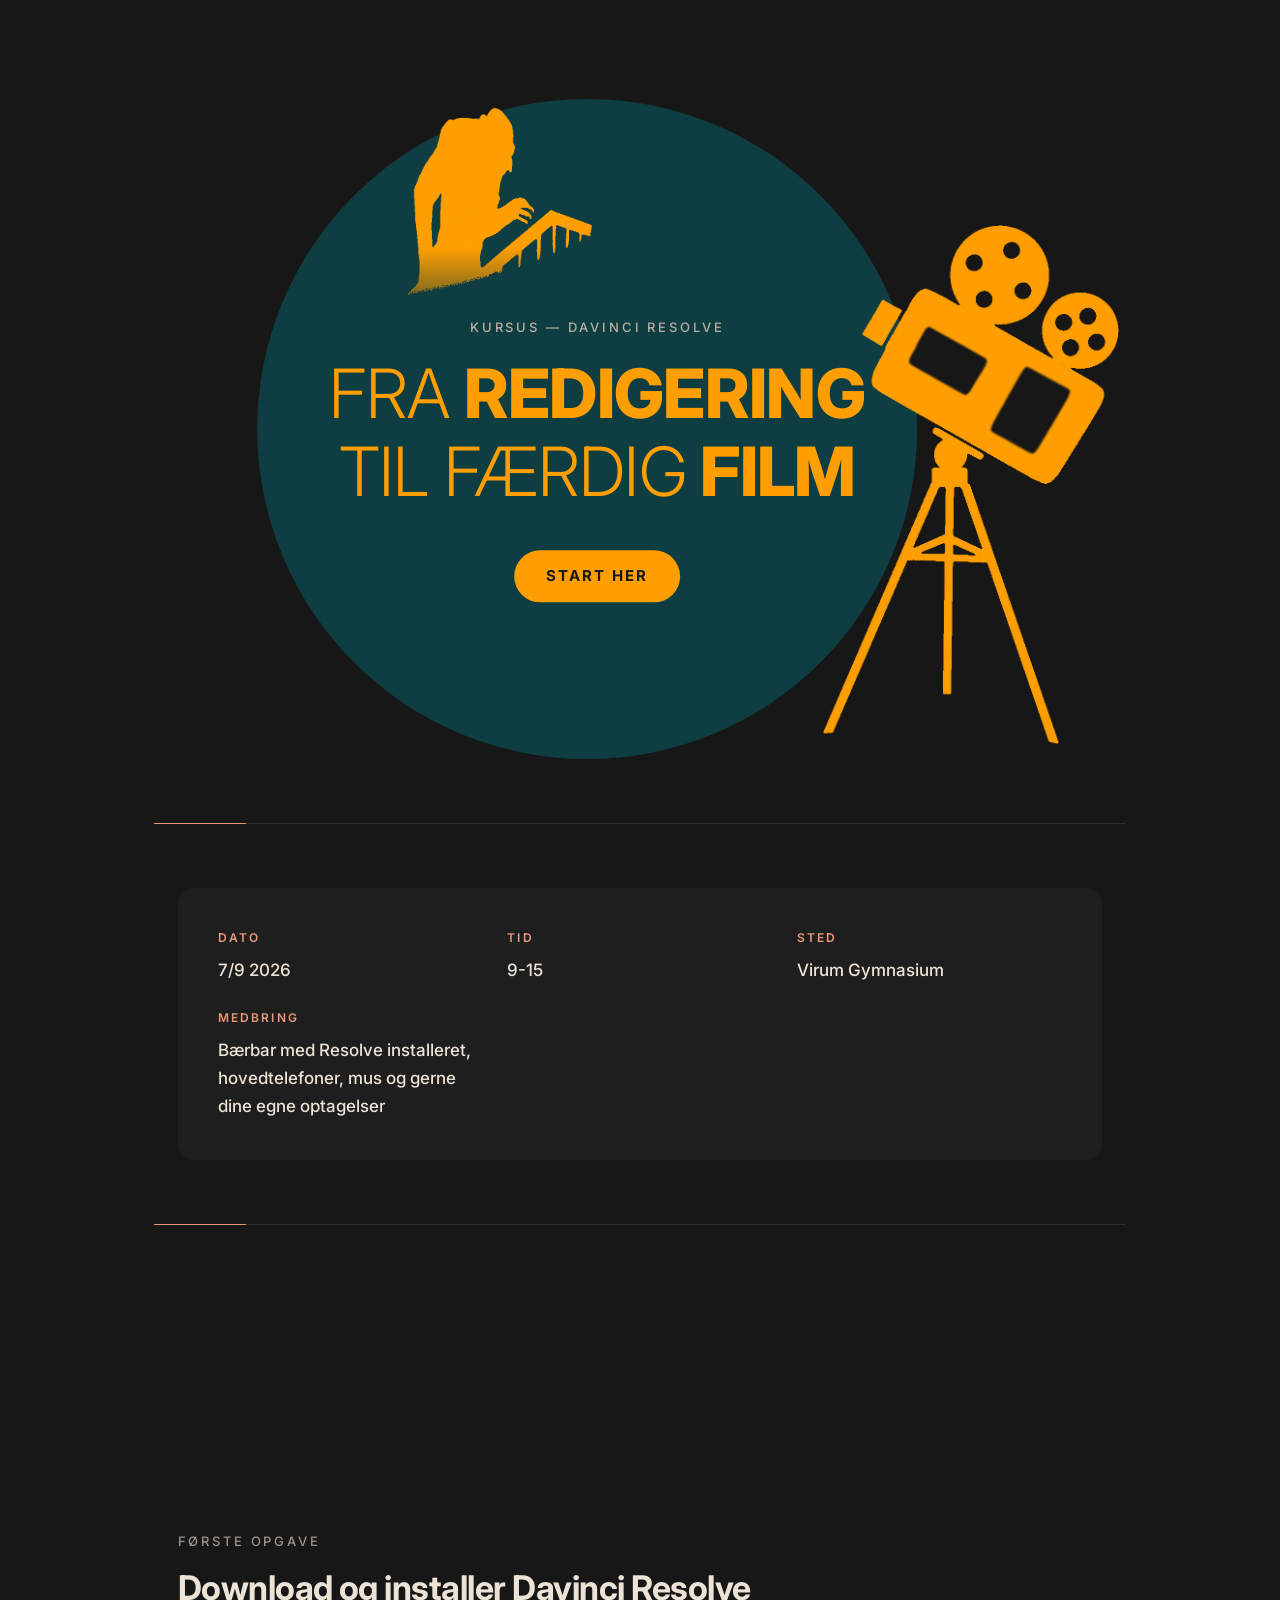
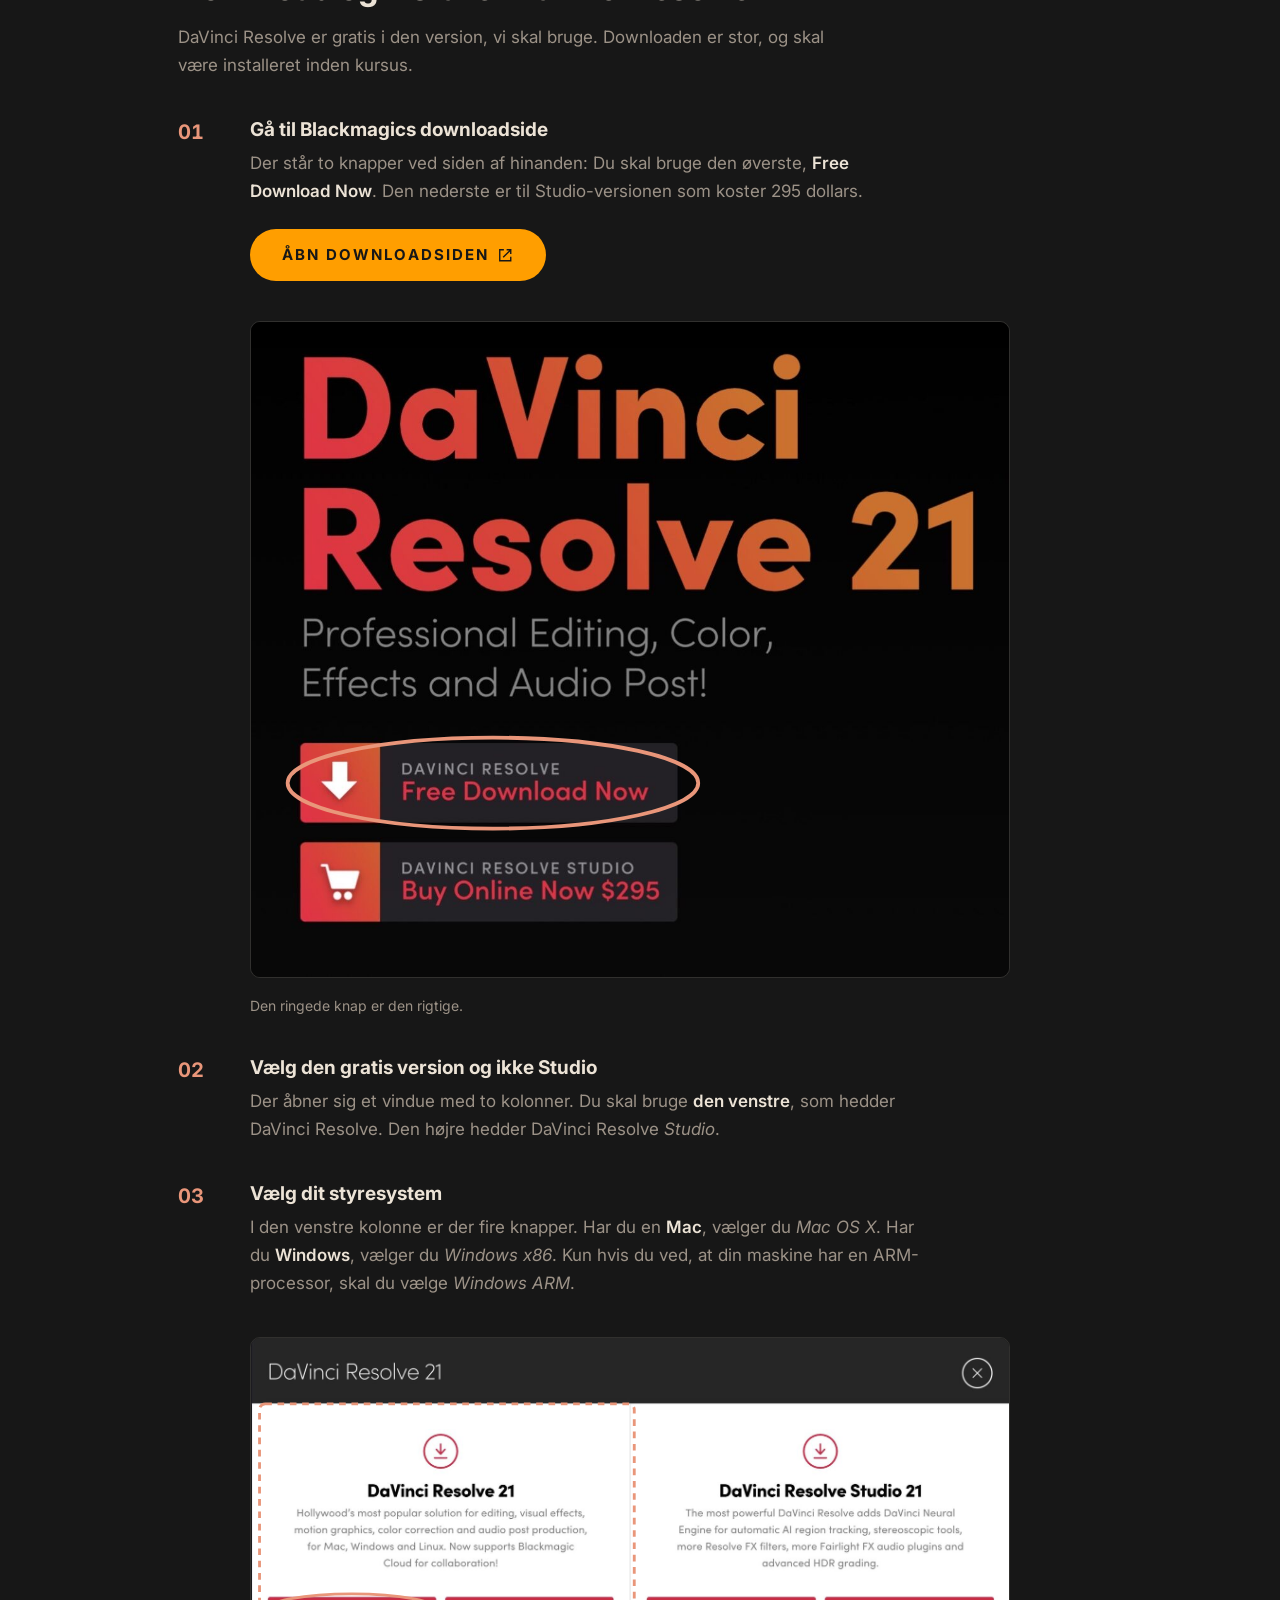
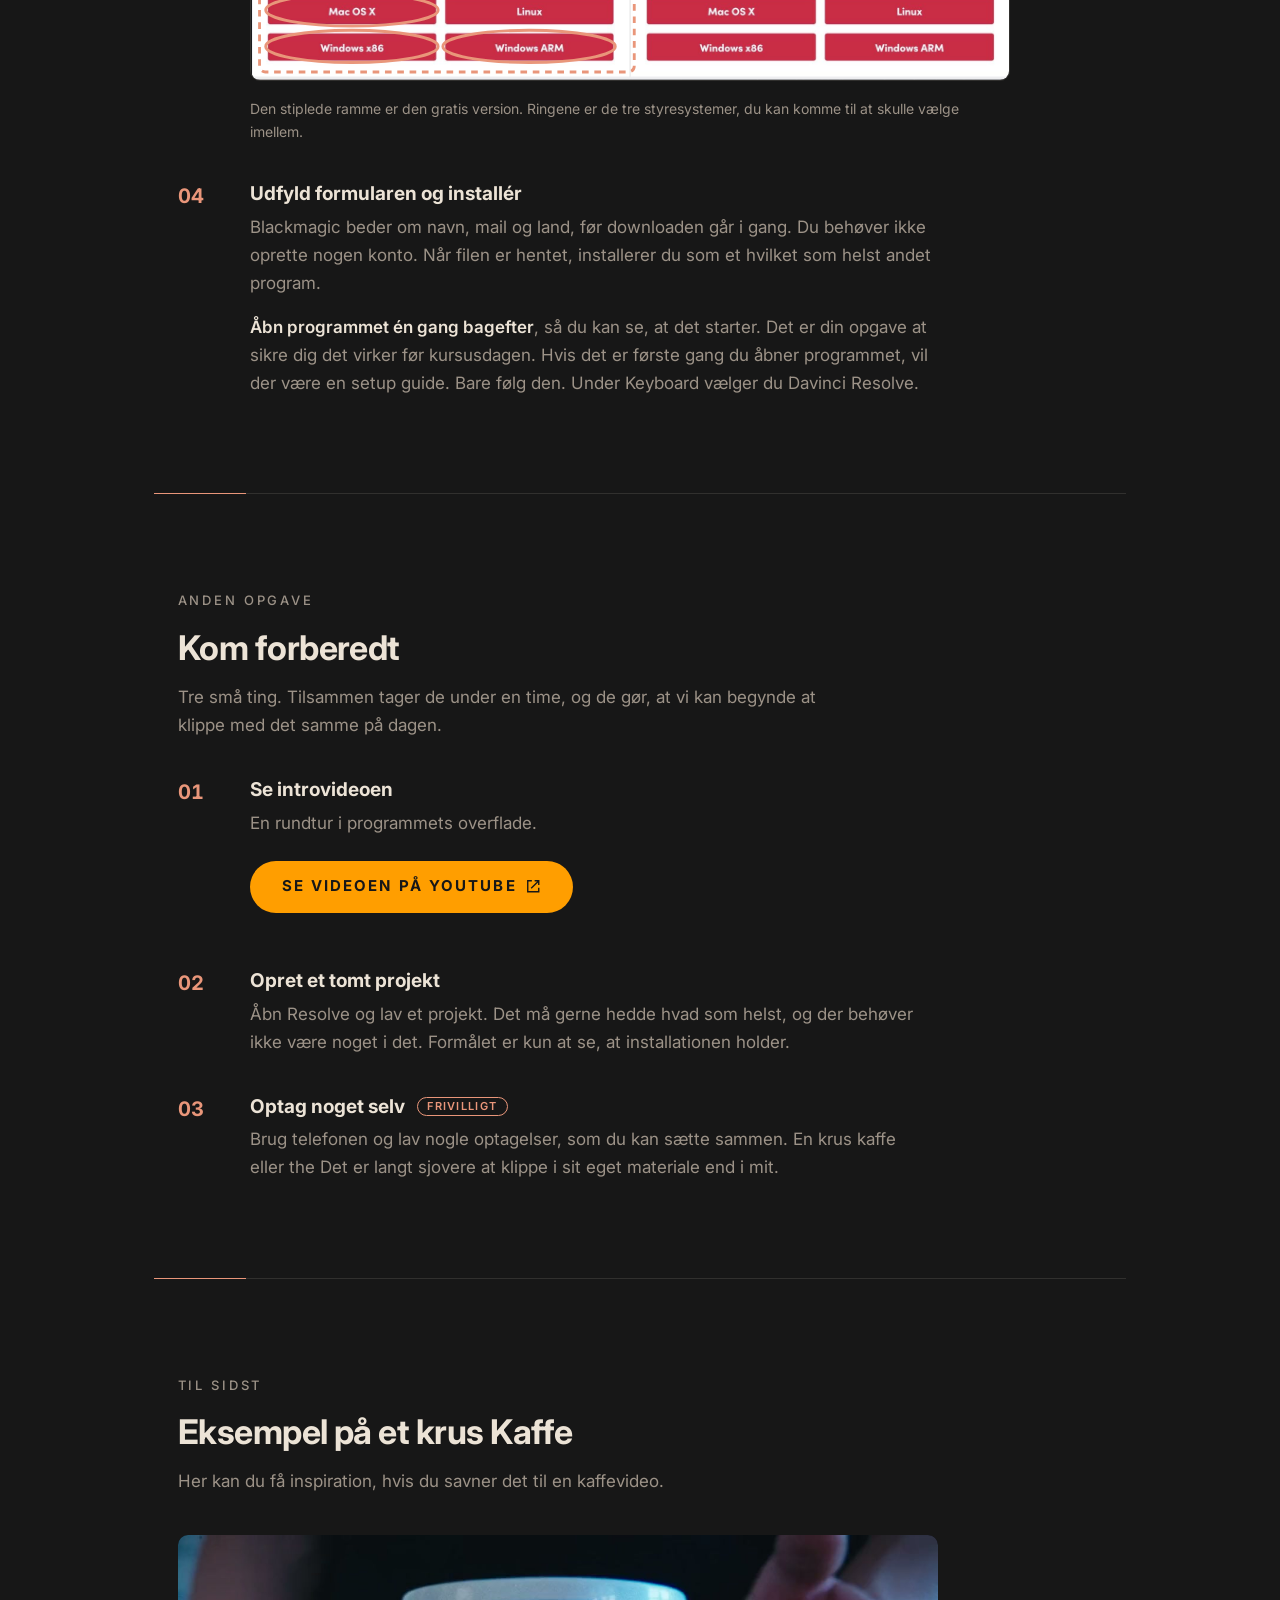
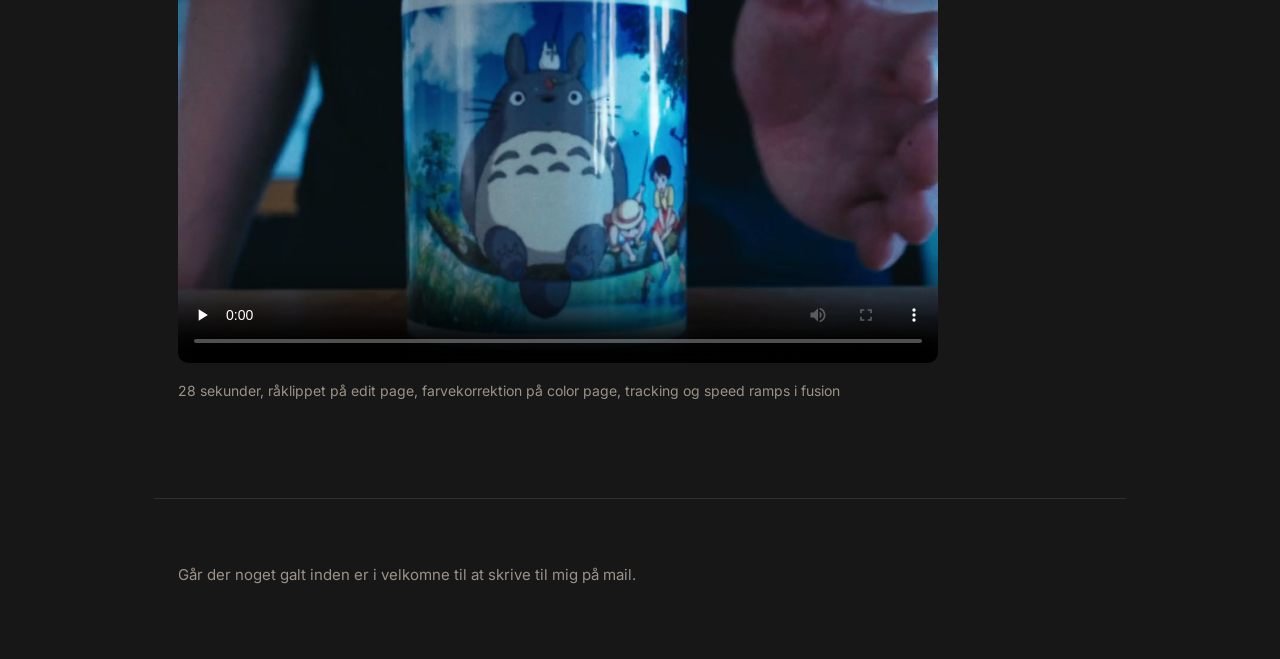
==== commit 4f32be85: "Skriv om til onboarding-onepager før kursusdagen Erstatter modulsiden til gymnasieforløbet med en on" ====
--- a/index.html
+++ b/index.html
@@ -1,417 +1,260 @@
 <!DOCTYPE html>
-<html lang="da" data-nav="closed">
+<html lang="da">
 <head>
 <meta charset="utf-8">
 <meta name="viewport" content="width=device-width, initial-scale=1">
-<title>Klip din første film færdig · Kursus i DaVinci Resolve</title>
-<meta name="description" content="Kursusmateriale til DaVinci Resolve for gymnasiet. Syv moduler fra råklip til færdig eksport, med øvelser, genvejstaster og ordbog.">
+<title>Fra redigering til færdig film — kursus i DaVinci Resolve</title>
+<meta name="description" content="Forbered dig inden kursusdagen: installér DaVinci Resolve, se introvideoen og opret dit første projekt.">
 <link rel="preconnect" href="https://fonts.googleapis.com">
 <link rel="preconnect" href="https://fonts.gstatic.com" crossorigin>
-<link href="https://fonts.googleapis.com/css2?family=Inter:wght@400;500;600&family=JetBrains+Mono:wght@400;500;700&display=swap" rel="stylesheet">
+<link href="https://fonts.googleapis.com/css2?family=Inter:wght@300;400;500;600;700;800&display=swap" rel="stylesheet">
 <link rel="stylesheet" href="css/style.css">
-<script>
-  /* Læs den gemte paneltilstand før første maling, så et udfoldet panel ikke
-     når at blinke sammenfoldet. Skal blive stående i head. */
-  try {
-    var s = localStorage.getItem("resolve-nav");
-    if (s) document.documentElement.dataset.nav = s;
-  } catch (e) {}
-</script>
 </head>
 <body>
 
-<a class="skip-link" href="#hero">Spring til indhold</a>
-
-<!-- ── Sidepanel ──────────────────────────────────────────────────────── -->
-<nav class="side" id="side" aria-label="Kursusnavigation">
-
-  <div class="side__top">
-    <button class="side__toggle" id="nav-toggle" type="button"
-            aria-expanded="false" aria-controls="side-body">
-      <span class="side__bars" aria-hidden="true"><i></i><i></i><i></i></span>
-      <span class="side__toggle-text">Menu</span>
-    </button>
-  </div>
-
-  <div class="side__body" id="side-body">
-
-    <a class="side__brand" href="#hero">
-      <span class="side__brand-mark" aria-hidden="true">DR</span>
-      <span class="side__brand-text">
-        <strong>Klip din første film færdig</strong>
-        <span>Mediefag · kursusmateriale</span>
-      </span>
-    </a>
-
-    <p class="side__label">Forløbet</p>
-    <ol class="side__list">
-      <li><a href="#m01" data-tone="amber"><span class="side__num">01</span><span class="side__name">Media</span><span class="side__sub">Importér og organisér</span></a></li>
-      <li><a href="#m02" data-tone="amber"><span class="side__num">02</span><span class="side__name">Cut</span><span class="side__sub">Det hurtige førsteklip</span></a></li>
-      <li class="is-active"><a href="#m03" data-tone="amber" aria-current="step"><span class="side__num">03</span><span class="side__name">Edit</span><span class="side__sub">Den rigtige timeline</span></a></li>
-      <li><a href="#m04" data-tone="teal"><span class="side__num">04</span><span class="side__name">Fusion</span><span class="side__sub">Titler og effekter</span></a></li>
-      <li><a href="#m05" data-tone="rust"><span class="side__num">05</span><span class="side__name">Color</span><span class="side__sub">Farvelæg din film</span></a></li>
-      <li><a href="#m06" data-tone="teal"><span class="side__num">06</span><span class="side__name">Fairlight</span><span class="side__sub">Lyd der bærer</span></a></li>
-      <li><a href="#m07" data-tone="amber"><span class="side__num">07</span><span class="side__name">Deliver</span><span class="side__sub">Eksportér og aflever</span></a></li>
+<a class="skip" href="#installer">Spring til første opgave</a>
+
+<!-- ===================================================================== -->
+<header class="hero">
+  <div class="hero__stage">
+    <div class="hero__circle" aria-hidden="true">
+      <img class="hero__fig hero__fig--nosferatu" src="assets/hero-nosferatu.png"
+           alt="" width="500" height="653">
+    </div>
+
+    <img class="hero__fig hero__fig--kamera" src="assets/hero-kamera.png"
+         alt="" aria-hidden="true" width="620" height="1081">
+
+    <div class="hero__content">
+      <p class="kicker">Kursus — DaVinci Resolve</p>
+      <h1 class="hero__title">
+        <span class="hero__line"><span class="hero__light">Fra</span> <span class="hero__heavy">redigering</span></span>
+        <span class="hero__line"><span class="hero__light">til færdig</span> <span class="hero__heavy">film</span></span>
+      </h1>
+      <p class="hero__cta">
+        <a class="btn" href="#installer">Start her</a>
+      </p>
+    </div>
+  </div>
+</header>
+
+<hr class="rule">
+
+<!-- ===================================================================== -->
+<div class="wrap">
+  <section class="facts" aria-label="Praktisk information om kursusdagen">
+    <div>
+      <p class="facts__key">Dato</p>
+      <p class="facts__val">7/9 2026</p>
+    </div>
+    <div>
+      <p class="facts__key">Tid</p>
+      <p class="facts__val">9-15</p>
+    </div>
+    <div>
+      <p class="facts__key">Sted</p>
+      <p class="facts__val">Virum Gymnasium</p>
+    </div>
+    <div>
+      <p class="facts__key">Medbring</p>
+      <p class="facts__val">Bærbar med Resolve installeret, hovedtelefoner, mus og gerne dine egne optagelser</p>
+    </div>
+  </section>
+</div>
+
+<hr class="rule">
+
+<!-- ===================================================================== -->
+<main>
+<section class="section" id="installer">
+  <div class="wrap">
+    <p class="kicker">Første opgave</p>
+    <h2 class="section__title">Download og installer Davinci Resolve</h2>
+    <p class="section__intro">
+      DaVinci Resolve er gratis i den version, vi skal bruge. Downloaden er stor, og skal være installeret inden kursus.
+    </p>
+
+    <ol class="steps">
+
+      <li class="step reveal">
+        <div>
+          <h3 class="step__title">Gå til Blackmagics downloadside</h3>
+          <p class="step__body">
+            Der står to knapper ved siden af
+            hinanden: Du skal bruge den øverste, <strong>Free Download Now</strong>.
+            Den nederste er til Studio-versionen som koster 295 dollars.
+          </p>
+          <p class="step__action">
+            <a class="btn" href="https://www.blackmagicdesign.com/products/davinciresolve" target="_blank" rel="noopener">
+              Åbn downloadsiden
+              <svg class="btn__icon" viewBox="0 0 24 24" aria-hidden="true"><path d="M14 3v2h3.6l-9.3 9.3 1.4 1.4L19 6.4V10h2V3h-7zM5 5h5V3H3v18h18v-7h-2v5H5V5z"/></svg>
+            </a>
+          </p>
+
+          <figure class="shot">
+            <div class="shot__frame">
+              <img src="assets/install-1-download.jpg"
+                   alt="Blackmagics produktside. Nederst står to knapper: Free Download Now øverst, og Buy Online Now 295 dollars nedenunder."
+                   width="1200" height="1037" loading="lazy">
+              <svg class="shot__marks" viewBox="0 0 1200 1037" aria-hidden="true" preserveAspectRatio="xMidYMid meet">
+                <ellipse class="ring" cx="383" cy="730" rx="325" ry="72"/>
+              </svg>
+            </div>
+            <figcaption class="shot__caption">Den ringede knap er den rigtige.</figcaption>
+          </figure>
+        </div>
+      </li>
+
+      <li class="step reveal">
+        <div>
+          <h3 class="step__title">Vælg den gratis version og ikke Studio</h3>
+          <p class="step__body">
+            Der åbner sig et vindue med to kolonner. Du skal bruge
+            <strong>den venstre</strong>, som hedder DaVinci Resolve.
+            Den højre hedder DaVinci Resolve <em>Studio</em>.
+          </p>
+        </div>
+      </li>
+
+      <li class="step reveal">
+        <div>
+          <h3 class="step__title">Vælg dit styresystem</h3>
+          <p class="step__body">
+            I den venstre kolonne er der fire knapper.
+            Har du en <strong>Mac</strong>, vælger du <em>Mac OS X</em>.
+            Har du <strong>Windows</strong>, vælger du <em>Windows x86</em>.
+            Kun hvis du ved, at din maskine har en ARM-processor, skal du vælge
+            <em>Windows ARM</em>.
+          </p>
+
+          <figure class="shot">
+            <div class="shot__frame">
+              <img src="assets/install-2-vaelg-version.jpg"
+                   alt="Downloadvinduet med to kolonner. Venstre kolonne hedder DaVinci Resolve 21 og har fire knapper: Mac OS X, Linux, Windows x86 og Windows ARM. Højre kolonne hedder DaVinci Resolve Studio 21."
+                   width="1600" height="721" loading="lazy">
+              <svg class="shot__marks" viewBox="0 0 1600 721" aria-hidden="true" preserveAspectRatio="xMidYMid meet">
+                <rect class="box" x="18" y="139" width="791" height="566" rx="12"/>
+                <ellipse class="ring" cx="213" cy="574" rx="182" ry="34"/>
+                <ellipse class="ring" cx="213" cy="651" rx="182" ry="34"/>
+                <ellipse class="ring" cx="587" cy="651" rx="182" ry="34"/>
+              </svg>
+            </div>
+            <figcaption class="shot__caption">
+              Den stiplede ramme er den gratis version. Ringene er de tre
+              styresystemer, du kan komme til at skulle vælge imellem.
+            </figcaption>
+          </figure>
+        </div>
+      </li>
+
+      <li class="step reveal">
+        <div>
+          <h3 class="step__title">Udfyld formularen og installér</h3>
+          <p class="step__body">
+            Blackmagic beder om navn, mail og land, før downloaden går i gang.
+            Du behøver ikke oprette nogen konto. Når filen er hentet, installerer
+            du som et hvilket som helst andet program.
+          </p>
+          <p class="step__body">
+            <strong>Åbn programmet én gang bagefter</strong>, så du kan se, at det
+            starter. Det er din opgave at sikre dig det virker før kursusdagen. Hvis det er første gang du åbner            programmet, vil der være en setup guide. Bare følg den. Under Keyboard vælger du Davinci Resolve.
+          </p>
+        </div>
+      </li>
+
     </ol>
-
-    <p class="side__label">Andet</p>
-    <ul class="side__list side__list--plain">
-      <li><a href="#kom-i-gang"><span class="side__num" aria-hidden="true">↳</span><span class="side__name">Kom i gang</span></a></li>
-      <li><a href="#ressourcer"><span class="side__num" aria-hidden="true">↳</span><span class="side__name">Ressourcer</span></a></li>
-    </ul>
-
-    <p class="side__now">Vi er her nu<strong>Modul 03 · Edit</strong></p>
-
-  </div>
-</nav>
-
-<div class="shell">
-
-<!-- ── Hero: viewer-rammen fylder skærmen alene ───────────────────────── -->
-<header class="hero" id="hero">
-  <div class="viewer">
-
-    <div class="viewer__tl">
-      <span class="viewer__rec" aria-hidden="true"></span>
-      <span>REC</span>
-      <span>DAVINCI RESOLVE 20</span>
-    </div>
-
-    <div class="hero__body">
-      <p class="hero__eyebrow">Kursus · Mediefag</p>
-      <h1 class="hero__title">Klip din første<br>film færdig</h1>
-      <div class="hero__rule" aria-hidden="true"></div>
-      <p class="hero__lede">
-        Fra råklip til eksport i DaVinci Resolve. Syv moduler, én film,
-        og et program der er gratis at hente.
-      </p>
-      <a class="btn btn--primary" href="#kom-i-gang">
-        Kom i gang
-        <span class="arrow" aria-hidden="true">→</span>
-      </a>
-      <p class="hero__note">Første skridt: få Resolve til at køre på din egen maskine.</p>
-    </div>
-
-    <div class="viewer__br">
-      <span class="viewer__dim">TIMELINE</span>
-      <span class="viewer__tc">01:00:00:00</span>
-    </div>
-
-  </div>
-</header>
-
-<main class="main">
-
-  <!-- ── Timeline-stribe: overgangen fra hero til indholdet ───────────── -->
-  <section class="tl" aria-labelledby="tl-caption">
-    <div class="tl__head">
-      <h2 class="tl__caption" id="tl-caption">Forløbet, modul for modul</h2>
-      <p class="tl__now">Vi er her nu: <strong>modul 03, Edit</strong></p>
-    </div>
-    <div class="tl__scroll">
-      <ol class="tl__track">
-        <li class="tl__clip" style="--w:5"  data-tone="amber"><a href="#m01"><span class="tl__num">01</span><span class="tl__name">Media</span></a></li>
-        <li class="tl__clip" style="--w:7"  data-tone="amber"><a href="#m02"><span class="tl__num">02</span><span class="tl__name">Cut</span></a></li>
-        <li class="tl__clip is-active" style="--w:11" data-tone="amber"><a href="#m03"><span class="tl__num">03</span><span class="tl__name">Edit</span></a></li>
-        <li class="tl__clip" style="--w:6"  data-tone="teal"><a href="#m04"><span class="tl__num">04</span><span class="tl__name">Fusion</span></a></li>
-        <li class="tl__clip" style="--w:9"  data-tone="rust"><a href="#m05"><span class="tl__num">05</span><span class="tl__name">Color</span></a></li>
-        <li class="tl__clip" style="--w:6"  data-tone="teal"><a href="#m06"><span class="tl__num">06</span><span class="tl__name">Fairlight</span></a></li>
-        <li class="tl__clip" style="--w:4"  data-tone="amber"><a href="#m07"><span class="tl__num">07</span><span class="tl__name">Deliver</span></a></li>
-      </ol>
-    </div>
-  </section>
-
-  <!-- ── Statuslinje ──────────────────────────────────────────────────── -->
-  <section class="status" aria-label="Om forløbet">
-    <div class="status__item">
-      <span class="status__value">7</span>
-      <span class="status__unit">moduler</span>
-    </div>
-    <div class="status__item">
-      <span class="status__value">14</span>
-      <span class="status__unit">lektioner à 90 min</span>
-    </div>
-    <div class="status__item">
-      <span class="status__value">1</span>
-      <span class="status__unit">film du selv afleverer</span>
-    </div>
-    <div class="status__item">
-      <span class="status__value">0 kr</span>
-      <span class="status__unit">Resolve er gratis i gratisversionen</span>
-    </div>
-  </section>
-
-  <!-- ── Modulgitteret ────────────────────────────────────────────────── -->
-  <h2 class="section-head" id="moduler">
-    <span class="section-head__label">01 / Forløbet</span>
-    <span class="section-head__title">Syv moduler, én film</span>
-  </h2>
-
-  <ol class="grid" aria-label="Moduler">
-
-    <li class="card card--module" id="m01" data-tone="amber" data-reveal>
-      <div class="card__head">
-        <span class="card__label">Modul 01</span>
-        <span class="card__meta">Media</span>
-      </div>
-      <h3 class="card__title">Importér og organisér</h3>
-      <p class="card__text">
-        Du henter dit optagede materiale ind, navngiver det og lægger det i bins,
-        så du kan finde det igen når timelinen bliver lang.
-      </p>
-      <p class="card__outcome">Bagefter kan du: starte et projekt uden at miste filer.</p>
-      <span class="card__cta">Materiale kommer snart</span>
-    </li>
-
-    <li class="card card--module" id="m02" data-tone="amber" data-reveal>
-      <div class="card__head">
-        <span class="card__label">Modul 02</span>
-        <span class="card__meta">Cut</span>
-      </div>
-      <h3 class="card__title">Det hurtige førsteklip</h3>
-      <p class="card__text">
-        Cut-siden er bygget til fart. Du laver en grov version af hele filmen
-        på én lektion, så du tidligt ved om historien holder.
-      </p>
-      <p class="card__outcome">Bagefter kan du: bygge et råklip fra ende til anden.</p>
-      <span class="card__cta">Materiale kommer snart</span>
-    </li>
-
-    <li class="card card--module card--wide" id="m03" data-tone="amber" data-reveal>
-      <div class="card__head">
-        <span class="card__label">Modul 03</span>
-        <span class="card__meta">Edit · vi er her nu</span>
-      </div>
-      <h3 class="card__title card__title--lg">Den rigtige timeline</h3>
-      <p class="card__text">
-        Her strammer du klippet op: trim, spor, overgange, J- og L-klip.
-        Det er modulet hvor forskellen mellem et råklip og en film opstår,
-        og det er også det længste i forløbet.
-      </p>
-      <p class="card__outcome">Bagefter kan du: klippe på lyd, ikke kun på billede.</p>
-      <span class="card__cta">Materiale kommer snart</span>
-    </li>
-
-    <li class="card card--module" id="m04" data-tone="teal" data-reveal>
-      <div class="card__head">
-        <span class="card__label">Modul 04</span>
-        <span class="card__meta">Fusion</span>
-      </div>
-      <h3 class="card__title">Titler og effekter</h3>
-      <p class="card__text">
-        Rulletekster, undertekster og de effekter der faktisk kan lade sig gøre
-        på en skolecomputer. Vi holder os til det der renderer.
-      </p>
-      <p class="card__outcome">Bagefter kan du: lave en titelsekvens der ikke ligner en skabelon.</p>
-      <span class="card__cta">Materiale kommer snart</span>
-    </li>
-
-    <li class="card card--module" id="m05" data-tone="rust" data-reveal>
-      <div class="card__head">
-        <span class="card__label">Modul 05</span>
-        <span class="card__meta">Color</span>
-      </div>
-      <h3 class="card__title">Farvelæg din film</h3>
-      <p class="card__text">
-        Nodes, primary wheels og scopes. Først gør vi billederne ens,
-        derefter giver vi dem et udtryk. I den rækkefølge, altid.
-      </p>
-      <p class="card__outcome">Bagefter kan du: matche to klip fra samme scene.</p>
-      <span class="card__cta">Materiale kommer snart</span>
-    </li>
-
-    <li class="card card--module" id="m06" data-tone="teal" data-reveal>
-      <div class="card__head">
-        <span class="card__label">Modul 06</span>
-        <span class="card__meta">Fairlight</span>
-      </div>
-      <h3 class="card__title">Lyd der bærer</h3>
-      <p class="card__text">
-        Publikum tilgiver et sløret billede, men ikke dårlig lyd.
-        Niveauer, støjreduktion, musik under tale.
-      </p>
-      <p class="card__outcome">Bagefter kan du: få tale til at være tydelig hele vejen igennem.</p>
-      <span class="card__cta">Materiale kommer snart</span>
-    </li>
-
-    <li class="card card--module" id="m07" data-tone="amber" data-reveal>
-      <div class="card__head">
-        <span class="card__label">Modul 07</span>
-        <span class="card__meta">Deliver</span>
-      </div>
-      <h3 class="card__title">Eksportér og aflever</h3>
-      <p class="card__text">
-        De rigtige indstillinger til aflevering, til YouTube og til projektoren
-        i festsalen. Tre forskellige svar på samme spørgsmål.
-      </p>
-      <p class="card__outcome">Bagefter kan du: aflevere en fil der virker første gang.</p>
-      <span class="card__cta">Materiale kommer snart</span>
-    </li>
-
-  </ol>
-
-  <!-- ── Kom i gang ───────────────────────────────────────────────────── -->
-  <h2 class="section-head" id="kom-i-gang">
-    <span class="section-head__label">02 / Før første lektion</span>
-    <span class="section-head__title">Kom i gang</span>
-  </h2>
-
-  <div class="grid">
-
-    <section class="card card--start" data-reveal>
-      <div class="card__head">
-        <span class="card__label">Trin for trin</span>
-        <span class="card__meta">ca. 20 min</span>
-      </div>
-      <ol class="steps">
-        <li class="step">
-          <span class="step__num">01</span>
-          <div>
-            <h3 class="step__title">Hent DaVinci Resolve</h3>
-            <p class="step__text">
-              Gratisversionen er nok til hele forløbet. Du skal udfylde en formular
-              med navn og mail før download starter. Vælg <em>Studio</em> kun hvis
-              skolen har givet dig en licensnøgle.
-            </p>
-            <a class="btn btn--sm" href="https://www.blackmagicdesign.com/dk/products/davinciresolve" rel="noopener">
-              Til download<span class="arrow" aria-hidden="true">↗</span>
+  </div>
+</section>
+
+<hr class="rule">
+
+<!-- ===================================================================== -->
+<section class="section" id="lektier">
+  <div class="wrap">
+    <p class="kicker">Anden opgave</p>
+    <h2 class="section__title">Kom forberedt</h2>
+    <p class="section__intro">
+      Tre små ting. Tilsammen tager de under en time, og de gør, at vi kan
+      begynde at klippe med det samme på dagen.
+    </p>
+
+    <ol class="steps">
+
+      <li class="step reveal">
+        <div>
+          <h3 class="step__title">Se introvideoen</h3>
+          <p class="step__body">
+            En rundtur i programmets overflade.
+          </p>
+          <p class="step__action">
+            <a class="btn" href="https://www.youtube.com/watch?v=znBHzeXpsUw&t=1682s" target="_blank" rel="noopener">
+              Se videoen på YouTube
+              <svg class="btn__icon" viewBox="0 0 24 24" aria-hidden="true"><path d="M14 3v2h3.6l-9.3 9.3 1.4 1.4L19 6.4V10h2V3h-7zM5 5h5V3H3v18h18v-7h-2v5H5V5z"/></svg>
             </a>
-          </div>
-        </li>
-        <li class="step">
-          <span class="step__num">02</span>
-          <div>
-            <h3 class="step__title">Tjek at din maskine kan følge med</h3>
-            <p class="step__text">
-              Se kravene i feltet ved siden af. Kan din maskine ikke, så sig det
-              inden første lektion, så finder vi en løsning med skolens udstyr.
-            </p>
-          </div>
-        </li>
-        <li class="step">
-          <span class="step__num">03</span>
-          <div>
-            <h3 class="step__title">Hent øvelsesmaterialet</h3>
-            <p class="step__text">
-              Alle øvelser bruger det samme optagede materiale, så vi kan tale om
-              de samme klip. Pak mappen ud et sted du kan finde igen, ikke i
-              overførsler.
-            </p>
-            <span class="badge">Link følger</span>
-          </div>
-        </li>
-        <li class="step">
-          <span class="step__num">04</span>
-          <div>
-            <h3 class="step__title">Åbn programmet én gang</h3>
-            <p class="step__text">
-              Bare åbn det og luk det igen. Første opstart tager længst tid, og den
-              tid skal ikke gå fra lektionen.
-            </p>
-          </div>
-        </li>
-      </ol>
-    </section>
-
-    <aside class="card card--specs" data-reveal>
-      <div class="card__head">
-        <span class="card__label">Systemkrav</span>
-        <span class="card__meta">gratisversionen</span>
-      </div>
-      <dl class="facts">
-        <div>
-          <dt>Styresystem</dt>
-          <dd>Windows 10/11, macOS 13 eller nyere, Linux</dd>
-        </div>
-        <div>
-          <dt>Hukommelse</dt>
-          <dd><span class="facts__hi">16 GB RAM</span> anbefales, 8 GB er muligt</dd>
-        </div>
-        <div>
-          <dt>Grafikkort</dt>
-          <dd>Skal understøtte OpenCL 1.2 eller CUDA 11. Integreret grafik virker, men langsomt</dd>
-        </div>
-        <div>
-          <dt>Plads</dt>
-          <dd>Regn med 20 GB til program og øvelsesmateriale</dd>
-        </div>
-      </dl>
-      <p class="card__text">
-        Kører det trægt? Sæt <em>Playback</em> til <em>Proxy Mode: Half Resolution</em>.
-        Det ændrer intet i den færdige eksport.
-      </p>
-    </aside>
-
-  </div>
-
-  <!-- ── Ressourcer ───────────────────────────────────────────────────── -->
-  <h2 class="section-head" id="ressourcer">
-    <span class="section-head__label">03 / Slå op</span>
-    <span class="section-head__title">Ressourcer</span>
-  </h2>
-
-  <div class="grid">
-
-    <section class="card card--keys" data-reveal>
-      <div class="card__head">
-        <span class="card__label">Genvejstaster</span>
-        <span class="card__meta">de otte der betaler sig</span>
-      </div>
-      <dl class="keys">
-        <div><dt><kbd>J</kbd> <kbd>K</kbd> <kbd>L</kbd></dt><dd>Spol tilbage, stop, spol frem</dd></div>
-        <div><dt><kbd>I</kbd> / <kbd>O</kbd></dt><dd>Sæt ind- og udpunkt</dd></div>
-        <div><dt><kbd>B</kbd></dt><dd>Barberblad: klip hvor playhead står</dd></div>
-        <div><dt><kbd>A</kbd></dt><dd>Tilbage til markørværktøjet</dd></div>
-        <div><dt><kbd>T</kbd></dt><dd>Trimværktøj</dd></div>
-        <div><dt><kbd>Shift</kbd> + <kbd>Z</kbd></dt><dd>Zoom timelinen ud så alt er synligt</dd></div>
-        <div><dt><kbd>Ctrl</kbd> + <kbd>Z</kbd></dt><dd>Fortryd. Resolve husker langt tilbage</dd></div>
-        <div><dt><kbd>Ctrl</kbd> + <kbd>S</kbd></dt><dd>Gem. Gør det oftere end du tror</dd></div>
-      </dl>
-    </section>
-
-    <section class="card card--glossary" data-reveal>
-      <div class="card__head">
-        <span class="card__label">Ordbog</span>
-        <span class="card__meta">ord vi bruger hver gang</span>
-      </div>
-      <dl class="glossary">
-        <div>
-          <dt>Timeline</dt>
-          <dd>Sporet hvor filmen bygges. Alt du ser i den færdige film ligger her.</dd>
-        </div>
-        <div>
-          <dt>Bin</dt>
-          <dd>En mappe inde i projektet. Findes kun i Resolve, ikke på harddisken.</dd>
-        </div>
-        <div>
-          <dt>Node</dt>
-          <dd>Et trin i farvelægningen. Flere noder efter hinanden er lag af rettelser.</dd>
-        </div>
-        <div>
-          <dt>LUT</dt>
-          <dd>En færdig farveopskrift du kan lægge på et klip. Et udgangspunkt, ikke et facit.</dd>
-        </div>
-        <div>
-          <dt>Log</dt>
-          <dd>Fladt, gråligt kamerabillede med al information gemt. Ser forkert ud med vilje.</dd>
-        </div>
-        <div>
-          <dt>Render</dt>
-          <dd>Når computeren regner den færdige video ud. Tager tid, kan ikke gøres hurtigere ved at klikke mere.</dd>
-        </div>
-      </dl>
-    </section>
-
-  </div>
-
-  <footer class="footer">
-    <span>Kursusmateriale · mediefag</span>
-    <span class="footer__dim">Sidst opdateret 19. august 2026</span>
-  </footer>
-
+          </p>
+        </div>
+      </li>
+
+      <li class="step reveal">
+        <div>
+          <h3 class="step__title">Opret et tomt projekt</h3>
+          <p class="step__body">
+            Åbn Resolve og lav et projekt. Det må gerne hedde hvad som helst, og
+            der behøver ikke være noget i det. Formålet er kun at se, at
+            installationen holder.
+          </p>
+        </div>
+      </li>
+
+      <li class="step reveal">
+        <div>
+          <h3 class="step__title">
+            Optag noget selv <span class="tag">frivilligt</span>
+          </h3>
+          <p class="step__body">
+            Brug telefonen og lav nogle optagelser, som du kan sætte sammen. En krus kaffe eller the
+            Det er langt sjovere at klippe i sit eget materiale
+            end i mit. 
+          </p>
+        </div>
+      </li>
+
+    </ol>
+  </div>
+</section>
+
+<hr class="rule">
+
+<!-- ===================================================================== -->
+<section class="section" id="inspiration">
+  <div class="wrap">
+    <p class="kicker">Til sidst</p>
+    <h2 class="section__title">Eksempel på et krus Kaffe</h2>
+    <p class="section__intro">
+      Her kan du få inspiration, hvis du savner det til en kaffevideo. 
+    </p>
+
+    <figure class="film reveal">
+      <video controls preload="none" playsinline poster="assets/kaffe-poster.jpg" width="1280" height="720">
+        <source src="https://github.com/hpbonnichsen/hpbonnichsen.github.io/releases/download/media-v1/kaffe.mp4" type="video/mp4">
+        <a href="https://github.com/hpbonnichsen/hpbonnichsen.github.io/releases/download/media-v1/kaffe.mp4">Hent videoen</a>
+      </video>
+      <figcaption>
+        28 sekunder, råklippet på edit page, farvekorrektion på color page, tracking og speed ramps i fusion 
+      </figcaption>
+    </figure>
+  </div>
+</section>
 </main>
-</div>
-
-<script src="js/nav.js" defer></script>
+
+<!-- ===================================================================== -->
+<footer class="footer">
+  <div class="wrap">
+    <p>
+      Går der noget galt inden er i velkomne til at skrive til mig på mail. 
+    </p>
+  </div>
+</footer>
+
 </body>
 </html>
--- a/css/style.css
+++ b/css/style.css
@@ -1,900 +1,509 @@
 /* ==========================================================================
-   DaVinci Resolve-kursus — forside
-   Nostromo-paletten fra hpb_systems_portfolio, hvor amber er ACCENT og
-   brødteksten er varm off-white. Resolve-logoets farver er trukket mod varme
-   og bruges kun som kodning i små doser, aldrig som flader eller tekst.
-   Layoutet er fuldbredde med et foldbart sidepanel til venstre.
+   Fra redigering til færdig film — onboarding før kursusdagen.
+
+   Én side, fem sektioner, ingen navigation. Kursisten skal kunne installere
+   programmet og lave sine lektier uden at træffe et eneste valg om hvor på
+   siden man skal hen.
+
+   Amber betyder handling og intet andet. Rust strukturerer: trin-numre,
+   annotationer, skillelinjer. Ingen af dem bruges som store flader.
    ========================================================================== */
 
 :root {
-  /* flader */
-  --bg:          #0a0a0a;
-  --frame:       #070707;
-  --panel:       #141414;
-  --panel-hi:    #1a1a1a;
-
-  /* tekst */
-  --ink:         #ece3d6;   /* brødtekst — 15,7:1 mod --panel */
-  --ink-dim:     #9c9287;   /* sekundær  —  6,1:1 mod --panel */
-
-  /* accenter (Nostromo) */
-  --amber:       #e8a000;
-  --amber-hot:   #ffb000;   /* 10,4:1 mod --panel */
-  --amber-dim:   #5a4500;   /* KUN kanter og dekoration, aldrig tekst */
-  --phosphor:    #00ff41;
-  --alert:       #ff3030;
-
-  /* Resolve-logoet, roteret mod varme og med mætningen sat ned.
-     Logoets gul-grønne dråbe har ingen egen token: den absorberes af --amber.
-     Begge klarer AA mod både --panel og --frame og bruges som kanter, blokke og
-     som farve på modulnumrene i sidepanelet, hvor selve tallet bærer betydningen.
-     Farve må aldrig være eneste betydningsbærer, og amber skal blive ved med
-     at være den eneste farve der betyder "det her er vigtigt". */
-  --res-teal:    #3E9CB8;
-  --res-rust:    #D9553F;
-
-  --viewer-line: rgba(255, 176, 0, 0.38);  /* viewer-hjørner, ren dekoration */
-
-  --line:        rgba(236, 227, 214, 0.10);
-  --line-strong: rgba(255, 176, 0, 0.42);
-
-  --font-mono: "JetBrains Mono", ui-monospace, SFMono-Regular, monospace;
-  --font-sans: "Inter", system-ui, "Segoe UI", sans-serif;
-
-  --radius: 14px;
-  --gap: 14px;
+  --bg:       #171717;
+  --surface:  #1e1e1e;
+  --petrol:   #0E3D42;
+
+  --amber:    #FF9E00;   /* 8,66:1 mod --bg — primær accent, kun handling */
+  --rust:     #E9967A;   /* 7,78:1 mod --bg — sekundær, kun struktur */
+
+  --ink:      #ece3d6;   /* 14,11:1 mod --bg */
+  --ink-dim:  #9c9287;   /*  5,87:1 mod --bg */
+  --ink-soft: #b8aea2;   /*  5,45:1 mod --petrol — kickeren i hero står på
+                            cirklen, hvor --ink-dim kun når 3,9:1 */
+
+  --line:     rgba(236, 227, 214, 0.12);
+
+  --font: "Inter", system-ui, -apple-system, "Segoe UI", sans-serif;
   --ease: cubic-bezier(0.22, 1, 0.36, 1);
 
-  /* Panelets bredde styrer også indholdets venstremargin, så de to altid
-     følges ad. Ét tal, to steder. */
-  --side-w: 72px;
-  --pad-x: clamp(16px, 2.6vw, 52px);
-}
-
-html[data-nav="open"] { --side-w: 296px; }
+  /* Én afstandsskala. Alt lodret rytme er et af disse tal. */
+  --s1: 0.5rem;
+  --s2: 1rem;
+  --s3: 1.5rem;
+  --s4: 2.5rem;
+  --s5: 4rem;
+  --s6: 6rem;
+
+  --measure: 62ch;    /* maks linjelængde på brødtekst */
+  --wrap: 1100px;     /* tekstspaltens bredde inde i skallen */
+
+  /* Skallen er hele sidens bredde — hero, skillelinjer og footer-kant med.
+     Cirka 3/4 af skærmen. Bunden på 680px undgår et spring lige over
+     mobil-brydepunktet, loftet holder den fra at løbe løbsk på brede skærme. */
+  --shell: clamp(680px, 76vw, 1500px);
+}
 
 *, *::before, *::after { box-sizing: border-box; }
 
-html { -webkit-text-size-adjust: 100%; scroll-behavior: smooth; }
-@media (prefers-reduced-motion: reduce) { html { scroll-behavior: auto; } }
+html { scroll-behavior: smooth; }
+@media (prefers-reduced-motion: reduce) {
+  html { scroll-behavior: auto; }
+}
 
 body {
   margin: 0;
   background: var(--bg);
   color: var(--ink);
-  font-family: var(--font-sans);
-  font-size: 15px;
-  line-height: 1.62;
+  font-family: var(--font);
+  font-size: clamp(1rem, 0.96rem + 0.2vw, 1.0625rem);
+  line-height: 1.65;
   -webkit-font-smoothing: antialiased;
-  -moz-osx-font-smoothing: grayscale;
-}
-
-h1, h2, h3 { font-family: var(--font-mono); font-weight: 500; margin: 0; }
-p { margin: 0; }
-ul, ol, dl { margin: 0; padding: 0; list-style: none; }
-dd { margin: 0; }
-a { color: inherit; text-decoration: none; }
-em { font-style: normal; color: var(--ink); }
-button { font: inherit; color: inherit; background: none; border: 0; cursor: pointer; }
-
-::selection { background: var(--amber-hot); color: #0a0a0a; }
-
+}
+
+img { max-width: 100%; height: auto; display: block; }
+
+.wrap {
+  width: min(100% - 2 * var(--s3), var(--wrap));
+  margin-inline: auto;
+}
+
+/* På desktop trækkes hele siden ind i en centreret spalte, så heroen,
+   skillelinjerne og footer-kanten stopper samme sted i stedet for at løbe
+   ud i vinduskanten. På telefon fylder siden fortsat hele bredden. */
+@media (min-width: 721px) {
+  body {
+    width: var(--shell);
+    margin-inline: auto;
+  }
+}
+
+/* Skip-link: første tabstop, usynlig indtil den får fokus. */
+.skip {
+  position: absolute;
+  left: var(--s2);
+  top: -4rem;
+  z-index: 10;
+  padding: var(--s1) var(--s3);
+  background: var(--amber);
+  color: var(--bg);
+  font-weight: 600;
+  border-radius: 999px;
+  transition: top 0.15s var(--ease);
+}
+.skip:focus { top: var(--s2); }
+
+/* --------------------------------------------------------------------------
+   Typografi
+   -------------------------------------------------------------------------- */
+
+h1, h2, h3 { line-height: 1.15; margin: 0; text-wrap: balance; }
+
+.kicker {
+  margin: 0 0 var(--s2);
+  font-size: 0.8125rem;
+  font-weight: 500;
+  letter-spacing: 0.22em;
+  text-transform: uppercase;
+  color: var(--ink-dim);
+}
+
+.hero .kicker { color: var(--ink-soft); }
+
+.section__title {
+  font-size: clamp(1.5rem, 1.2rem + 1.5vw, 2.125rem);
+  font-weight: 700;
+  letter-spacing: -0.015em;
+}
+
+.section__intro {
+  max-width: var(--measure);
+  margin: var(--s2) 0 0;
+  color: var(--ink-dim);
+}
+
+.section { padding-block: var(--s6); }
+
+/* Første skærmbillede skal indeholde heroen og de praktiske oplysninger og
+   ikke mere end det: ser man begyndelsen på næste sektion, ser man en opgave
+   man endnu ikke har fået at vide man skal løse. Afstanden er sat i vh frem
+   for px, fordi hele pointen afhænger af skærmens højde. */
+#installer { padding-top: clamp(var(--s6), 34vh, 30rem); }
+
+a { color: var(--amber); text-underline-offset: 0.2em; }
+a:hover { color: var(--ink); }
+
+/* Én fokusmarkering på hele siden, så tastaturbrugere altid ved hvor de er. */
 :focus-visible {
-  outline: 2px solid var(--amber-hot);
+  outline: 3px solid var(--amber);
   outline-offset: 3px;
   border-radius: 4px;
 }
 
-.skip-link {
-  position: fixed;
-  left: -9999px;
-  top: 0;
-  background: var(--amber-hot);
-  color: #0a0a0a;
-  padding: 10px 16px;
-  font-family: var(--font-mono);
-  z-index: 100;
-}
-.skip-link:focus { left: 12px; top: 12px; }
-
-/* ══ Sidepanel ═════════════════════════════════════════════════════════ */
-
-.side {
-  position: fixed;
-  inset: 0 auto 0 0;
-  z-index: 40;
-  width: var(--side-w);
-  display: flex;
-  flex-direction: column;
-  border-right: 1px solid var(--line);
-  background: var(--frame);
-  transition: width 0.3s var(--ease);
-  overflow: hidden;
-}
-
-.side__top {
-  flex: none;
-  padding: 14px 0 10px;
-  border-bottom: 1px solid var(--line);
-}
-
-.side__toggle {
-  display: flex;
-  align-items: center;
-  gap: 14px;
-  width: 100%;
-  padding: 10px 0 10px 23px;
-  font-family: var(--font-mono);
-  font-size: 0.7rem;
-  letter-spacing: 0.2em;
-  text-transform: uppercase;
-  color: var(--ink-dim);
-  transition: color 0.2s var(--ease);
-}
-.side__toggle:hover { color: var(--amber-hot); }
-
-/* Hamburger der bliver til et kryds. De tre streger er ét element hver, så
-   overgangen kan animeres uden at skifte ikon ud. */
-.side__bars { position: relative; flex: none; width: 22px; height: 14px; }
-.side__bars i {
-  position: absolute;
-  left: 0;
-  width: 100%;
-  height: 1.5px;
-  background: currentColor;
-  border-radius: 2px;
-  transition: transform 0.3s var(--ease), opacity 0.2s var(--ease);
-}
-.side__bars i:nth-child(1) { top: 0; }
-.side__bars i:nth-child(2) { top: 6px; }
-.side__bars i:nth-child(3) { top: 12px; }
-
-html[data-nav="open"] .side__bars i:nth-child(1) { transform: translateY(6px) rotate(45deg); }
-html[data-nav="open"] .side__bars i:nth-child(2) { opacity: 0; }
-html[data-nav="open"] .side__bars i:nth-child(3) { transform: translateY(-6px) rotate(-45deg); }
-
-.side__body {
-  flex: 1;
-  min-height: 0;
-  overflow-y: auto;
-  overflow-x: hidden;
-  padding: 18px 0 24px;
-  display: flex;
-  flex-direction: column;
-  gap: 6px;
-}
-
-.side__brand {
-  display: flex;
-  align-items: center;
-  gap: 14px;
-  padding: 6px 18px 16px 23px;
-  margin-bottom: 6px;
-  border-bottom: 1px solid var(--line);
-}
-
-.side__brand-mark {
-  flex: none;
-  display: grid;
-  place-items: center;
-  width: 26px; height: 26px;
-  border: 1px solid var(--line-strong);
-  border-radius: 6px;
-  font-family: var(--font-mono);
-  font-size: 0.66rem;
-  font-weight: 700;
-  letter-spacing: 0.04em;
-  color: var(--amber-hot);
-}
-
-.side__brand-text { display: grid; gap: 1px; min-width: 0; }
-.side__brand-text strong {
-  font-family: var(--font-mono);
-  font-weight: 500;
-  font-size: 0.78rem;
-  line-height: 1.3;
-  color: var(--ink);
-}
-.side__brand-text span {
-  font-family: var(--font-mono);
-  font-size: 0.62rem;
-  letter-spacing: 0.12em;
-  text-transform: uppercase;
-  color: var(--ink-dim);
-}
-
-.side__label {
-  padding: 14px 18px 6px 23px;
-  font-family: var(--font-mono);
-  font-size: 0.6rem;
-  letter-spacing: 0.24em;
-  text-transform: uppercase;
-  color: var(--ink-dim);
-}
-
-.side__list a {
-  position: relative;
-  display: grid;
-  grid-template-columns: 26px minmax(0, 1fr);
-  align-items: baseline;
-  column-gap: 14px;
-  padding: 8px 18px 8px 23px;
-  transition: background 0.18s var(--ease);
-}
-.side__list a:hover { background: var(--panel); }
-
-/* Aktivt modul: amber kant i venstre side plus amber tekst, så markeringen
-   ikke hviler på farve alene. */
-.side__list li.is-active a::before {
-  content: "";
-  position: absolute;
-  left: 0; top: 6px; bottom: 6px;
-  width: 2px;
-  background: var(--amber-hot);
-  border-radius: 0 2px 2px 0;
-}
-
-.side__num {
-  font-family: var(--font-mono);
-  font-size: 0.72rem;
-  letter-spacing: 0.06em;
-  color: var(--tone, var(--ink-dim));
-  transition: color 0.18s var(--ease);
-}
-.side__list a[data-tone="amber"] { --tone: var(--amber-hot); }
-.side__list a[data-tone="teal"]  { --tone: var(--res-teal); }
-.side__list a[data-tone="rust"]  { --tone: var(--res-rust); }
-
-/* Farvekodningen sidder på modulnummeret, som også står som tal. Numrene er
-   store nok til at klare AA, men tallet bærer betydningen, ikke farven. */
-
-.side__name {
-  font-family: var(--font-mono);
-  font-size: 0.8rem;
-  color: var(--ink);
-  white-space: nowrap;
-}
-.side__sub {
-  grid-column: 2;
-  font-size: 0.74rem;
-  color: var(--ink-dim);
-  white-space: nowrap;
-  overflow: hidden;
-  text-overflow: ellipsis;
-}
-.side__list li.is-active .side__name { color: var(--amber-hot); }
-
-.side__list--plain a { padding-top: 7px; padding-bottom: 7px; }
-.side__list--plain .side__num { color: var(--ink-dim); }
-
-.side__now {
-  margin: auto 18px 0 23px;
-  padding-top: 18px;
-  display: grid;
-  gap: 3px;
-  border-top: 1px solid var(--line);
-  font-family: var(--font-mono);
-  font-size: 0.6rem;
-  letter-spacing: 0.2em;
-  text-transform: uppercase;
-  color: var(--ink-dim);
-}
-.side__now strong {
-  font-weight: 500;
-  font-size: 0.74rem;
-  letter-spacing: 0.06em;
-  text-transform: none;
-  color: var(--amber-hot);
-}
-
-/* Sammenfoldet: kun ikonet og modulnumrene. Alt tekstligt fjernes fra både
-   skærm og oplæser, så panelet ikke læses op to gange i to tilstande. */
-html[data-nav="closed"] .side__toggle-text,
-html[data-nav="closed"] .side__brand-text,
-html[data-nav="closed"] .side__label,
-html[data-nav="closed"] .side__name,
-html[data-nav="closed"] .side__sub,
-html[data-nav="closed"] .side__now { display: none; }
-
-/* Sammenfoldet er striben så smal at venstrestillet indhold ser skævt ud.
-   Alt centreres i stedet, og de to listers indbyrdes skel skal tegnes med en
-   streg, fordi overskrifterne der ellers adskiller dem er skjult. */
-html[data-nav="closed"] .side__toggle,
-html[data-nav="closed"] .side__brand {
-  justify-content: center;
-  padding-left: 0;
-  padding-right: 0;
-  gap: 0;
-}
-
-html[data-nav="closed"] .side__list a {
-  grid-template-columns: 1fr;
-  justify-items: center;
-  padding-left: 0;
-  padding-right: 0;
-}
-
-html[data-nav="closed"] .side__list--plain {
-  margin-top: 12px;
-  padding-top: 12px;
-  border-top: 1px solid var(--line);
-}
-
-/* ══ Indholdets skal ═══════════════════════════════════════════════════ */
-
-.shell {
-  margin-left: var(--side-w);
-  transition: margin-left 0.3s var(--ease);
-}
-
-/* ══ Hero ══════════════════════════════════════════════════════════════ */
-
-/* Hero fylder skærmen alene. Rammen er det eneste man møder ved landing. */
-.hero {
-  min-height: 100vh;
-  min-height: 100dvh;
-  display: flex;
-  padding: clamp(20px, 2.6vw, 40px) var(--pad-x);
-}
-
-/* Viewer-rammen: fire hjørne-L'er, tegnet med otte gradienter frem for fire
-   ekstra elementer. Det tomme felt indeni ER motivet. */
-.viewer {
-  --corner: clamp(26px, 3vw, 46px);
-  --hair: 1px;
-  position: relative;
-  flex: 1;
-  display: flex;
-  flex-direction: column;
-  justify-content: center;
-  padding: clamp(24px, 4vw, 64px);
-
-  background-image:
-    linear-gradient(var(--viewer-line) 0 0), linear-gradient(var(--viewer-line) 0 0),
-    linear-gradient(var(--viewer-line) 0 0), linear-gradient(var(--viewer-line) 0 0),
-    linear-gradient(var(--viewer-line) 0 0), linear-gradient(var(--viewer-line) 0 0),
-    linear-gradient(var(--viewer-line) 0 0), linear-gradient(var(--viewer-line) 0 0);
-  background-repeat: no-repeat;
-  background-size:
-    var(--corner) var(--hair), var(--hair) var(--corner),
-    var(--corner) var(--hair), var(--hair) var(--corner),
-    var(--corner) var(--hair), var(--hair) var(--corner),
-    var(--corner) var(--hair), var(--hair) var(--corner);
-  background-position:
-    0 0,       0 0,
-    100% 0,    100% 0,
-    0 100%,    0 100%,
-    100% 100%, 100% 100%;
-}
-
-.viewer__tl,
-.viewer__br {
-  position: absolute;
-  display: flex;
-  align-items: center;
-  gap: 10px;
-  font-family: var(--font-mono);
-  font-size: clamp(0.6rem, 0.9vw, 0.7rem);
-  letter-spacing: 0.2em;
-  text-transform: uppercase;
-  color: var(--ink-dim);
-}
-.viewer__tl { top: 4px; left: calc(var(--corner) + 16px); }
-.viewer__br { bottom: 4px; right: calc(var(--corner) + 16px); }
-
-.viewer__tc { color: var(--amber-hot); font-variant-numeric: tabular-nums; letter-spacing: 0.12em; }
-
-.viewer__rec {
-  width: 7px; height: 7px;
-  border-radius: 50%;
-  background: var(--alert);
-  box-shadow: 0 0 8px rgba(255, 48, 48, 0.6);
-  animation: rec 2.6s ease-in-out infinite;
-}
-@keyframes rec { 50% { opacity: 0.25; } }
-
-/* Teksten holdes smal inde i en meget bred ramme. Forskellen mellem de to
-   bredder er hele pointen. */
-.hero__body {
-  display: flex;
-  flex-direction: column;
-  align-items: flex-start;
-  gap: clamp(14px, 1.6vw, 24px);
-  max-width: min(100%, 660px);
-}
-
-.hero__eyebrow {
-  font-family: var(--font-mono);
-  font-size: clamp(0.62rem, 0.9vw, 0.74rem);
-  letter-spacing: 0.3em;
-  text-transform: uppercase;
-  color: var(--amber-hot);
-}
-
-.hero__title {
-  font-weight: 700;
-  font-size: clamp(1.9rem, 4vw, 3.9rem);
-  line-height: 1.02;
-  letter-spacing: -0.045em;
-  color: var(--ink);
-}
-
-/* Logoets regnbuekant optræder her og kun her. */
-.hero__rule {
-  width: clamp(140px, 18vw, 300px);
-  height: 2px;
-  border-radius: 2px;
-  background: linear-gradient(90deg,
-    var(--res-teal) 0%,
-    var(--amber) 46%,
-    var(--amber-hot) 62%,
-    var(--res-rust) 100%);
-}
-
-.hero__lede {
-  font-size: clamp(0.98rem, 1.15vw, 1.14rem);
-  line-height: 1.5;
-  color: var(--ink-dim);
-  max-width: 40ch;
-}
-
-.hero__note {
-  font-family: var(--font-mono);
-  font-size: clamp(0.66rem, 0.85vw, 0.76rem);
-  letter-spacing: 0.04em;
-  color: var(--ink-dim);
-}
-
-/* ══ Indhold ═══════════════════════════════════════════════════════════ */
-
-.main { padding: 0 var(--pad-x) clamp(40px, 5vw, 80px); }
-
-/* ── Timeline-striben ─────────────────────────────────────────────────── */
-
-/* Modulerne tegnet som klipblokke: illustrationen ER indholdsfortegnelsen,
-   og blokbredderne svarer til modulernes reelle vægt i forløbet. */
-.tl {
-  display: grid;
-  gap: 14px;
-  padding: clamp(34px, 5vw, 68px) 0 clamp(30px, 4vw, 52px);
-  border-bottom: 1px solid var(--line);
-  margin-bottom: clamp(28px, 4vw, 48px);
-}
-
-.tl__head {
-  display: flex;
-  align-items: baseline;
-  justify-content: space-between;
-  gap: 20px;
-  flex-wrap: wrap;
-}
-
-.tl__caption,
-.tl__now {
-  font-family: var(--font-mono);
-  font-weight: 400;
-  font-size: clamp(0.64rem, 0.9vw, 0.74rem);
-  letter-spacing: 0.2em;
-  text-transform: uppercase;
-  color: var(--ink-dim);
-}
-.tl__now strong { color: var(--amber-hot); font-weight: 500; }
-
-.tl__scroll { overflow-x: auto; padding-bottom: 4px; }
-.tl__track { display: flex; gap: 3px; min-width: 620px; }
-.tl__clip { flex: var(--w) 1 0; min-width: 0; }
-
-.tl__clip a { display: grid; gap: 8px; padding-bottom: 2px; }
-
-.tl__clip a::before {
-  content: "";
-  display: block;
-  height: 38px;
-  border-radius: 3px;
-  border: 1px solid var(--line);
-  background: var(--panel-hi);
-  border-left: 3px solid var(--tone, var(--amber-dim));
-  transition: background 0.2s var(--ease), border-color 0.2s var(--ease);
-}
-
-.tl__clip[data-tone="amber"] { --tone: var(--amber); }
-.tl__clip[data-tone="teal"]  { --tone: var(--res-teal); }
-.tl__clip[data-tone="rust"]  { --tone: var(--res-rust); }
-
-.tl__clip a:hover::before { background: #222; border-color: var(--line-strong); border-left-color: var(--tone); }
-
-.tl__clip.is-active a::before {
-  background: rgba(255, 176, 0, 0.18);
-  border-color: var(--amber-hot);
-  border-left-color: var(--amber-hot);
-  box-shadow: 0 0 0 1px rgba(255, 176, 0, 0.25);
-}
-
-.tl__num,
-.tl__name {
-  font-family: var(--font-mono);
-  font-size: 0.66rem;
-  letter-spacing: 0.1em;
-  color: var(--ink-dim);
-  white-space: nowrap;
-  overflow: hidden;
-  text-overflow: ellipsis;
-}
-.tl__num { color: var(--ink); }
-.tl__clip.is-active .tl__num,
-.tl__clip.is-active .tl__name { color: var(--amber-hot); }
-
-/* ── Statuslinje ──────────────────────────────────────────────────────── */
-
-.status {
-  display: grid;
-  grid-template-columns: repeat(4, 1fr);
-  gap: clamp(16px, 3vw, 48px);
-  padding: clamp(20px, 2.2vw, 32px) clamp(20px, 2.4vw, 36px);
-  border: 1px solid var(--line);
-  border-radius: var(--radius);
-  background: var(--panel);
-}
-
-.status__item { display: flex; flex-direction: column; gap: 2px; }
-.status__item + .status__item { border-left: 1px solid var(--line); padding-left: clamp(16px, 3vw, 48px); }
-
-.status__value {
-  font-family: var(--font-mono);
-  font-weight: 700;
-  font-size: clamp(1.7rem, 2.6vw, 2.8rem);
-  line-height: 1;
-  letter-spacing: -0.04em;
-  color: var(--amber-hot);
-  font-variant-numeric: tabular-nums;
-}
-
-.status__unit { font-size: 0.82rem; color: var(--ink-dim); max-width: 28ch; }
-
-/* ── Sektionsoverskrifter ─────────────────────────────────────────────── */
-
-.section-head {
-  display: flex;
-  align-items: baseline;
-  gap: 18px;
-  flex-wrap: wrap;
-  padding: clamp(34px, 4.5vw, 68px) 2px clamp(16px, 2vw, 24px);
-  scroll-margin-top: 20px;
-}
-
-.section-head__label {
-  font-family: var(--font-mono);
-  font-size: 0.68rem;
-  letter-spacing: 0.22em;
-  text-transform: uppercase;
-  color: var(--amber-hot);
-}
-
-.section-head__title {
-  font-size: clamp(1.3rem, 2vw, 2rem);
-  letter-spacing: -0.03em;
-  color: var(--ink);
-}
-
-/* ── Gitter ───────────────────────────────────────────────────────────── */
-
-.grid {
-  display: grid;
-  grid-template-columns: repeat(12, 1fr);
-  gap: var(--gap);
-}
-
-.card {
-  position: relative;
-  display: flex;
-  flex-direction: column;
-  gap: 12px;
-  padding: clamp(20px, 1.8vw, 30px);
-  border: 1px solid var(--line);
-  border-radius: var(--radius);
-  background: var(--panel);
-  scroll-margin-top: 20px;
-}
-
-/* Rytmen skal altid gå op i tolv. Modul 03 er det bredeste felt, fordi det er
-   forløbets længste modul. */
-.card--module { grid-column: span 4; }
-.card--module:nth-child(1),
-.card--module:nth-child(2) { grid-column: span 6; }
-.card--wide    { grid-column: span 8; }
-.card--start   { grid-column: span 7; }
-.card--specs   { grid-column: span 5; }
-.card--keys    { grid-column: span 5; }
-.card--glossary{ grid-column: span 7; }
-
-.card--module::before {
-  content: "";
-  position: absolute;
-  left: 0;
-  top: clamp(20px, 1.8vw, 30px);
-  bottom: clamp(20px, 1.8vw, 30px);
-  width: 2px;
-  border-radius: 0 2px 2px 0;
-  background: var(--tone, var(--amber));
-  opacity: 0.85;
-}
-.card[data-tone="amber"] { --tone: var(--amber); }
-.card[data-tone="teal"]  { --tone: var(--res-teal); }
-.card[data-tone="rust"]  { --tone: var(--res-rust); }
-
-.card__head {
-  display: flex;
-  align-items: baseline;
-  justify-content: space-between;
-  gap: 12px;
-  padding-bottom: 13px;
-  border-bottom: 1px solid var(--line);
-}
-
-.card__label {
-  font-family: var(--font-mono);
-  font-size: 0.66rem;
-  letter-spacing: 0.22em;
-  text-transform: uppercase;
-  color: var(--amber-hot);
-}
-
-.card__meta {
-  font-family: var(--font-mono);
-  font-size: 0.66rem;
-  letter-spacing: 0.1em;
-  color: var(--ink-dim);
-  text-align: right;
-}
-
-.card__title { font-size: 1.08rem; color: var(--ink); letter-spacing: -0.015em; line-height: 1.3; }
-.card__title--lg { font-size: clamp(1.2rem, 1.5vw, 1.6rem); line-height: 1.16; letter-spacing: -0.03em; }
-
-.card__text { font-size: 0.92rem; color: var(--ink-dim); max-width: 62ch; }
-
-/* Udbyttet, ikke emnet. Det er den linje eleverne faktisk skal kunne bruge. */
-.card__outcome {
-  font-size: 0.88rem;
-  color: var(--ink);
-  border-left: 2px solid var(--amber-hot);
-  padding-left: 12px;
-  max-width: 62ch;
-}
-
-/* Undersiderne findes ikke endnu, så det her er en tilstand og ikke et link.
-   Intet dødt at klikke på, intet der kan fanges af tabulator. */
-.card__cta {
-  margin-top: auto;
-  padding-top: 8px;
-  display: inline-flex;
-  align-items: center;
-  gap: 8px;
-  font-family: var(--font-mono);
-  font-size: 0.7rem;
-  letter-spacing: 0.06em;
-  color: var(--ink-dim);
-}
-.card__cta::before {
-  content: "";
-  width: 5px; height: 5px;
-  border-radius: 50%;
-  background: var(--ink-dim);
-}
-
-.arrow { transition: transform 0.22s var(--ease); }
-
-.badge {
-  align-self: flex-start;
-  margin-top: 10px;
-  padding: 5px 12px;
-  border: 1px dashed var(--amber-dim);
-  border-radius: 999px;
-  font-family: var(--font-mono);
-  font-size: 0.66rem;
-  letter-spacing: 0.1em;
-  color: var(--ink-dim);
-}
-
-/* ── Knapper ──────────────────────────────────────────────────────────── */
+/* --------------------------------------------------------------------------
+   Knap — sidens eneste handlingsform
+   -------------------------------------------------------------------------- */
 
 .btn {
   display: inline-flex;
   align-items: center;
-  gap: 10px;
-  padding: 13px 26px;
-  border: 1px solid var(--line-strong);
+  gap: var(--s1);
+  padding: 0.85rem 2rem;
+  background: var(--amber);
+  color: var(--bg);
+  font-size: 0.9375rem;
+  font-weight: 700;
+  letter-spacing: 0.14em;
+  text-transform: uppercase;
+  text-decoration: none;
   border-radius: 999px;
-  font-family: var(--font-mono);
-  font-size: 0.82rem;
-  color: var(--amber-hot);
-  transition: background 0.2s var(--ease), color 0.2s var(--ease), border-color 0.2s var(--ease);
-}
-.btn:hover { background: var(--panel-hi); border-color: var(--amber-hot); }
-.btn:hover .arrow { transform: translateX(4px); }
-
-.btn--primary { background: var(--amber-hot); border-color: var(--amber-hot); color: #0a0a0a; font-weight: 500; }
-.btn--primary:hover { background: var(--amber); border-color: var(--amber); color: #0a0a0a; }
-
-.btn--sm { margin-top: 10px; padding: 8px 18px; font-size: 0.74rem; }
-
-/* ── Trin ─────────────────────────────────────────────────────────────── */
-
-.steps { display: grid; gap: 22px; }
-.step { display: flex; gap: 20px; align-items: flex-start; }
-
-.step__num {
-  font-family: var(--font-mono);
-  font-size: 0.74rem;
-  letter-spacing: 0.1em;
-  color: var(--amber-hot);
-  padding-top: 4px;
-  min-width: 26px;
-}
-
-.step__title { font-size: 1rem; color: var(--ink); }
-.step__text { font-size: 0.9rem; color: var(--ink-dim); margin-top: 3px; max-width: 62ch; }
-
-/* ── Fakta, genveje, ordbog ───────────────────────────────────────────── */
-
-.facts { display: grid; gap: 13px; }
-.facts > div { display: grid; gap: 1px; }
-
-.facts dt {
-  font-family: var(--font-mono);
-  font-size: 0.62rem;
+  transition: transform 0.18s var(--ease), box-shadow 0.18s var(--ease);
+}
+.btn:hover {
+  color: var(--bg);
+  transform: translateY(-2px);
+  box-shadow: 0 8px 22px rgba(255, 158, 0, 0.28);
+}
+.btn:active { transform: translateY(0); }
+
+.btn__icon { width: 1.1em; height: 1.1em; fill: currentColor; }
+
+/* --------------------------------------------------------------------------
+   Hero
+   -------------------------------------------------------------------------- */
+
+.hero {
+  position: relative;
+  display: grid;
+  place-items: center;
+  min-height: min(88vh, 780px);
+  /* Mere luft over end under: kompositionen har sin vægt lavt, fordi
+     kameraets stativ trækker nedad, så symmetrisk padding ville se
+     topmast ud. Toppen er sat i vh, så høje skærme får den luft, de
+     har plads til. */
+  padding-block: clamp(var(--s5), 11vh, 10rem) var(--s5);
+  overflow: hidden;
+}
+
+.hero__stage {
+  position: relative;
+  width: min(100% - 2 * var(--s3), 980px);
+  display: grid;
+  place-items: center;
+}
+
+/* Petroleum-cirklen er et element, ikke et billede: skarp i alle størrelser
+   og fri til at blive en ellipse når skærmen bliver smal. */
+.hero__circle {
+  grid-area: 1 / 1;
+  position: relative;
+  width: min(80vw, 660px);
+  aspect-ratio: 1;
+  background: var(--petrol);
+  border-radius: 50%;
+  transform: translateX(-8%);
+}
+
+.hero__content {
+  grid-area: 1 / 1;
+  position: relative;
+  z-index: 2;
+  text-align: center;
+  /* Tekstblokken sidder lavere end cirklens midte, så figuren får plads
+     foroven — det er kompositionen fra mockuppen. */
+  transform: translate(-8%, 13%);
+}
+
+.hero__title {
+  font-size: clamp(2rem, 1rem + 5.6vw, 4.25rem);
+  letter-spacing: -0.01em;
+  text-transform: uppercase;
+  color: var(--amber);
+}
+.hero__line { display: block; white-space: nowrap; }
+/* Mockuppens vægtskift: let optakt, tungt nøgleord. */
+.hero__light { font-weight: 300; }
+.hero__heavy { font-weight: 800; }
+
+.hero__cta { margin-top: var(--s4); }
+
+/* Figurerne er dekoration. De bærer ingen information, så de er skjult for
+   skærmlæsere, og siden skal stå fuldt læsbar uden dem. */
+.hero__fig {
+  position: absolute;
+  z-index: 3;
+  pointer-events: none;
+  user-select: none;
+}
+
+/* Målt i procent af cirklen, ikke af scenen, så figuren bliver siddende
+   det rigtige sted i kompositionen uanset skærmbredde. */
+.hero__fig--nosferatu {
+  width: 30%;
+  top: 1%;
+  left: 21%;
+  /* Eksporten har en hård underkant; mockuppens udtoning laves her,
+     så billedfilen kan blive ved med at være ren. */
+  -webkit-mask-image: linear-gradient(to bottom, #000 55%, transparent 90%);
+  mask-image: linear-gradient(to bottom, #000 55%, transparent 90%);
+}
+
+.hero__fig--kamera {
+  width: min(34vw, 300px);
+  right: -2%;
+  bottom: 2%;
+}
+
+/* --------------------------------------------------------------------------
+   Skillelinje — et ekko af en timeline. Ren dekoration, aldrig klikbar.
+   -------------------------------------------------------------------------- */
+
+.rule {
+  position: relative;
+  height: 1px;
+  background: var(--line);
+  border: 0;
+  margin: 0;
+}
+.rule::after {
+  content: "";
+  position: absolute;
+  inset-block: -2px;
+  left: 0;
+  width: 92px;
+  background: var(--rust);
+  border-radius: 2px;
+}
+
+@supports (animation-timeline: view()) {
+  @media (prefers-reduced-motion: no-preference) {
+    .rule::after {
+      animation: slide-clip linear both;
+      animation-timeline: view();
+      animation-range: entry 10% cover 45%;
+    }
+    @keyframes slide-clip {
+      from { transform: translateX(0); }
+      to   { transform: translateX(320px); }
+    }
+  }
+}
+
+/* --------------------------------------------------------------------------
+   Praktisk stribe
+   -------------------------------------------------------------------------- */
+
+.facts {
+  display: grid;
+  grid-template-columns: repeat(auto-fit, minmax(200px, 1fr));
+  gap: var(--s3);
+  padding: var(--s4);
+  margin-block: var(--s5);
+  background: var(--surface);
+  border-radius: 16px;
+}
+
+.facts__key {
+  margin: 0 0 var(--s1);
+  font-size: 0.75rem;
+  font-weight: 600;
   letter-spacing: 0.18em;
   text-transform: uppercase;
+  color: var(--rust);
+}
+.facts__val { margin: 0; font-weight: 500; }
+
+/* --------------------------------------------------------------------------
+   Trin — bruges til både installation og lektier
+   -------------------------------------------------------------------------- */
+
+.steps {
+  list-style: none;
+  counter-reset: step;
+  margin: var(--s4) 0 0;
+  padding: 0;
+  display: grid;
+  gap: var(--s4);
+}
+
+.step {
+  counter-increment: step;
+  display: grid;
+  grid-template-columns: 3rem 1fr;
+  gap: var(--s3);
+  align-items: start;
+}
+
+/* Tallet er rust, ikke amber: det ordner rækkefølgen, men beder ikke om et klik. */
+.step::before {
+  content: counter(step, decimal-leading-zero);
+  font-size: 1.25rem;
+  font-weight: 700;
+  font-variant-numeric: tabular-nums;
+  color: var(--rust);
+  line-height: 1.35;
+}
+
+.step__title {
+  margin: 0 0 var(--s1);
+  font-size: 1.1875rem;
+  font-weight: 700;
+}
+.step__body { margin: 0; max-width: var(--measure); color: var(--ink-dim); }
+.step__body + .step__body { margin-top: var(--s2); }
+.step__body strong { color: var(--ink); font-weight: 600; }
+
+.step__action { margin-top: var(--s3); }
+
+.tag {
+  display: inline-block;
+  margin-left: var(--s1);
+  padding: 0.15rem 0.6rem;
+  font-size: 0.6875rem;
+  font-weight: 600;
+  letter-spacing: 0.12em;
+  text-transform: uppercase;
+  color: var(--rust);
+  border: 1px solid currentColor;
+  border-radius: 999px;
+  vertical-align: 0.2em;
+}
+
+/* --------------------------------------------------------------------------
+   Screenshots med annotationer
+   -------------------------------------------------------------------------- */
+
+.shot {
+  margin: var(--s4) 0 0;
+  max-width: 760px;
+}
+
+.shot__frame {
+  position: relative;
+  border: 1px solid var(--line);
+  border-radius: 10px;
+  overflow: hidden;
+}
+
+/* Annotationerne ligger som SVG oven på billedet frem for at være brændt ind
+   i filen: de forbliver skarpe og kan rettes uden billedredigering. */
+.shot__marks {
+  position: absolute;
+  inset: 0;
+  width: 100%;
+  height: 100%;
+  pointer-events: none;
+}
+.shot__marks .ring {
+  fill: none;
+  stroke: var(--rust);
+  stroke-width: 6;
+}
+.shot__marks .box {
+  fill: none;
+  stroke: var(--rust);
+  stroke-width: 6;
+  stroke-dasharray: 14 12;
+}
+
+.shot__caption {
+  margin: var(--s2) 0 0;
+  font-size: 0.875rem;
   color: var(--ink-dim);
 }
-.facts dd { font-size: 0.86rem; color: var(--ink); }
-.facts__hi { color: var(--amber-hot); }
-
-.keys { display: grid; grid-template-columns: repeat(2, minmax(0, 1fr)); gap: 12px 32px; }
-.keys > div {
-  display: grid;
-  grid-template-columns: 122px minmax(0, 1fr);
-  gap: 14px;
-  align-items: baseline;
-}
-.keys dd { font-size: 0.86rem; color: var(--ink-dim); }
-
-kbd {
-  display: inline-block;
-  padding: 3px 7px;
-  border: 1px solid var(--line);
-  border-bottom-width: 2px;
-  border-radius: 4px;
-  background: #0d0d0d;
-  font-family: var(--font-mono);
-  font-size: 0.7rem;
-  color: var(--amber-hot);
-}
-
-.glossary { display: grid; grid-template-columns: repeat(3, minmax(0, 1fr)); gap: 18px 30px; }
-.glossary dt {
-  font-family: var(--font-mono);
-  font-size: 0.8rem;
-  letter-spacing: 0.06em;
-  color: var(--ink);
-  padding-bottom: 4px;
-  border-bottom: 1px solid var(--line);
-  margin-bottom: 6px;
-}
-.glossary dd { font-size: 0.86rem; color: var(--ink-dim); }
-
-/* ── Footer ───────────────────────────────────────────────────────────── */
+
+/* --------------------------------------------------------------------------
+   Inspiration
+   -------------------------------------------------------------------------- */
+
+.film { margin: var(--s4) 0 0; max-width: 760px; }
+.film video {
+  width: 100%;
+  height: auto;
+  display: block;
+  border-radius: 10px;
+  background: #000;
+}
+.film figcaption {
+  margin-top: var(--s2);
+  font-size: 0.875rem;
+  color: var(--ink-dim);
+}
+
+/* --------------------------------------------------------------------------
+   Footer
+   -------------------------------------------------------------------------- */
 
 .footer {
-  display: flex;
-  justify-content: space-between;
-  flex-wrap: wrap;
-  gap: 8px;
-  padding: clamp(28px, 3.4vw, 48px) 2px 4px;
-  font-family: var(--font-mono);
-  font-size: 0.72rem;
+  padding-block: var(--s5);
+  border-top: 1px solid var(--line);
   color: var(--ink-dim);
-}
-.footer__dim { opacity: 0.7; }
-
-/* ══ Bevægelse ═════════════════════════════════════════════════════════ */
-
-/* Scroll-drevet indtoning uden JavaScript. Uden support for animation-timeline
-   sker der ingenting, og kortene står som de skal fra start. */
+  font-size: 0.9375rem;
+}
+.footer p { margin: 0 0 var(--s1); max-width: var(--measure); }
+
+/* --------------------------------------------------------------------------
+   Indtoning ved scroll
+   -------------------------------------------------------------------------- */
+
 @supports (animation-timeline: view()) {
   @media (prefers-reduced-motion: no-preference) {
-    [data-reveal] {
-      animation: reveal linear both;
+    .reveal {
+      animation: rise linear both;
       animation-timeline: view();
-      animation-range: entry 8% cover 26%;
+      animation-range: entry 0% entry 60%;
+    }
+    @keyframes rise {
+      from { opacity: 0; transform: translateY(24px); }
+      to   { opacity: 1; transform: none; }
     }
   }
 }
 
-@keyframes reveal {
-  from { opacity: 0; transform: translateY(16px); }
-  to   { opacity: 1; transform: none; }
-}
-
-/* ══ Responsivt ════════════════════════════════════════════════════════ */
-
-/* Meget brede skærme: fire modulkort i rækken frem for tre, så linjelængderne
-   forbliver læsbare når layoutet får hele bredden at arbejde med. */
-@media (min-width: 1700px) {
-  .card--module { grid-column: span 3; }
-  .card--module:nth-child(1),
-  .card--module:nth-child(2) { grid-column: span 3; }
-  .card--wide { grid-column: span 6; }
-  .card--start { grid-column: span 8; }
-  .card--specs { grid-column: span 4; }
-  .card--keys { grid-column: span 4; }
-  .card--glossary { grid-column: span 8; }
-}
-
-@media (max-width: 1250px) {
-  .card--module { grid-column: span 6; }
-  .card--module:nth-child(1),
-  .card--module:nth-child(2) { grid-column: span 6; }
-  .card--wide,
-  .card--start,
-  .card--specs,
-  .card--keys,
-  .card--glossary { grid-column: span 12; }
-  .glossary { grid-template-columns: repeat(2, minmax(0, 1fr)); }
-}
-
-/* Under denne bredde er der ikke plads til panel og indhold ved siden af
-   hinanden. Panelet lægger sig oven på i stedet, og indholdet får hele
-   bredden uanset paneltilstand. */
-@media (max-width: 900px) {
-  .shell { margin-left: 72px; }
-  html[data-nav="open"] .side { box-shadow: 0 0 0 100vmax rgba(0, 0, 0, 0.6); }
-  .status { grid-template-columns: repeat(2, 1fr); gap: 24px; }
-  .status__item + .status__item { border-left: none; padding-left: 0; }
-  .status__item:nth-child(even) { border-left: 1px solid var(--line); padding-left: 24px; }
-  .keys { grid-template-columns: minmax(0, 1fr); }
-  .glossary { grid-template-columns: minmax(0, 1fr); }
-}
-
-@media (max-width: 640px) {
-  body { font-size: 14.5px; }
-  :root { --side-w: 56px; }
-  .shell { margin-left: 56px; }
-  html[data-nav="open"] { --side-w: 276px; }
-
-  .side__toggle { padding-left: 15px; }
-  .side__brand, .side__label, .side__list a, .side__now { padding-left: 15px; }
-
-  .hero { padding-top: 16px; padding-bottom: 16px; }
-  .viewer { padding: clamp(28px, 8vw, 44px) clamp(18px, 5vw, 32px); }
-  .viewer__tl { left: 16px; }
-  .viewer__br { right: 16px; }
-  .hero__body { max-width: none; }
-
-  .status { grid-template-columns: 1fr; }
-  .status__item:nth-child(even) { border-left: none; padding-left: 0; }
-
-  .card--module,
-  .card--module:nth-child(1),
-  .card--module:nth-child(2) { grid-column: span 12; }
-}
-
-/* ══ Reduceret bevægelse ═══════════════════════════════════════════════ */
-
-@media (prefers-reduced-motion: reduce) {
-  *, *::before, *::after {
-    animation-duration: 0.001ms !important;
-    animation-iteration-count: 1 !important;
-    transition-duration: 0.001ms !important;
+/* --------------------------------------------------------------------------
+   Smalle skærme. Linket kommer fra en mail, så telefonen er hovedsagen.
+   -------------------------------------------------------------------------- */
+
+@media (max-width: 720px) {
+  :root { --s5: 3rem; --s6: 4rem; }
+
+  .hero { min-height: auto; padding-block: var(--s5); }
+
+  /* Gitteroverlejringen giver ikke mening på en smal skærm. Cirklen bliver en
+     baggrundsform bag teksten, og kameraet lægger sig under overskriften i
+     normalt flow i stedet for at klemme den. */
+  .hero__stage {
+    display: flex;
+    flex-direction: column;
+    align-items: center;
+    text-align: center;
   }
-}
-
-/* ══ Print ═════════════════════════════════════════════════════════════ */
-
-@media print {
-  body { background: #fff; color: #000; }
-  .side, .skip-link, .card__cta { display: none; }
-  .shell { margin-left: 0; }
-  .hero { min-height: auto; }
-  .viewer { background-image: none; }
-  .card { border-color: #ccc; background: none; break-inside: avoid; }
-}
+
+  /* Forankret til toppen frem for midten, så cirklen omslutter tekstblokken
+     og ikke skærer gennem overskriften. */
+  .hero__circle {
+    position: absolute;
+    top: 0;
+    left: 50%;
+    width: min(124vw, 520px);
+    transform: translate(-50%, -18%);
+  }
+
+  .hero__content { order: 1; transform: none; }
+  .hero__line { white-space: normal; }
+
+  /* Nosferatu falder væk: for lille til at læses som en figur på telefon. */
+  .hero__fig--nosferatu { display: none; }
+
+  /* relative frem for static, så z-index stadig holder kameraet foran cirklen. */
+  .hero__fig--kamera {
+    order: 2;
+    position: relative;
+    inset: auto;
+    width: min(50vw, 180px);
+    margin-top: var(--s4);
+  }
+
+  .facts { padding: var(--s3); }
+  .step { grid-template-columns: 2.25rem 1fr; gap: var(--s2); }
+}
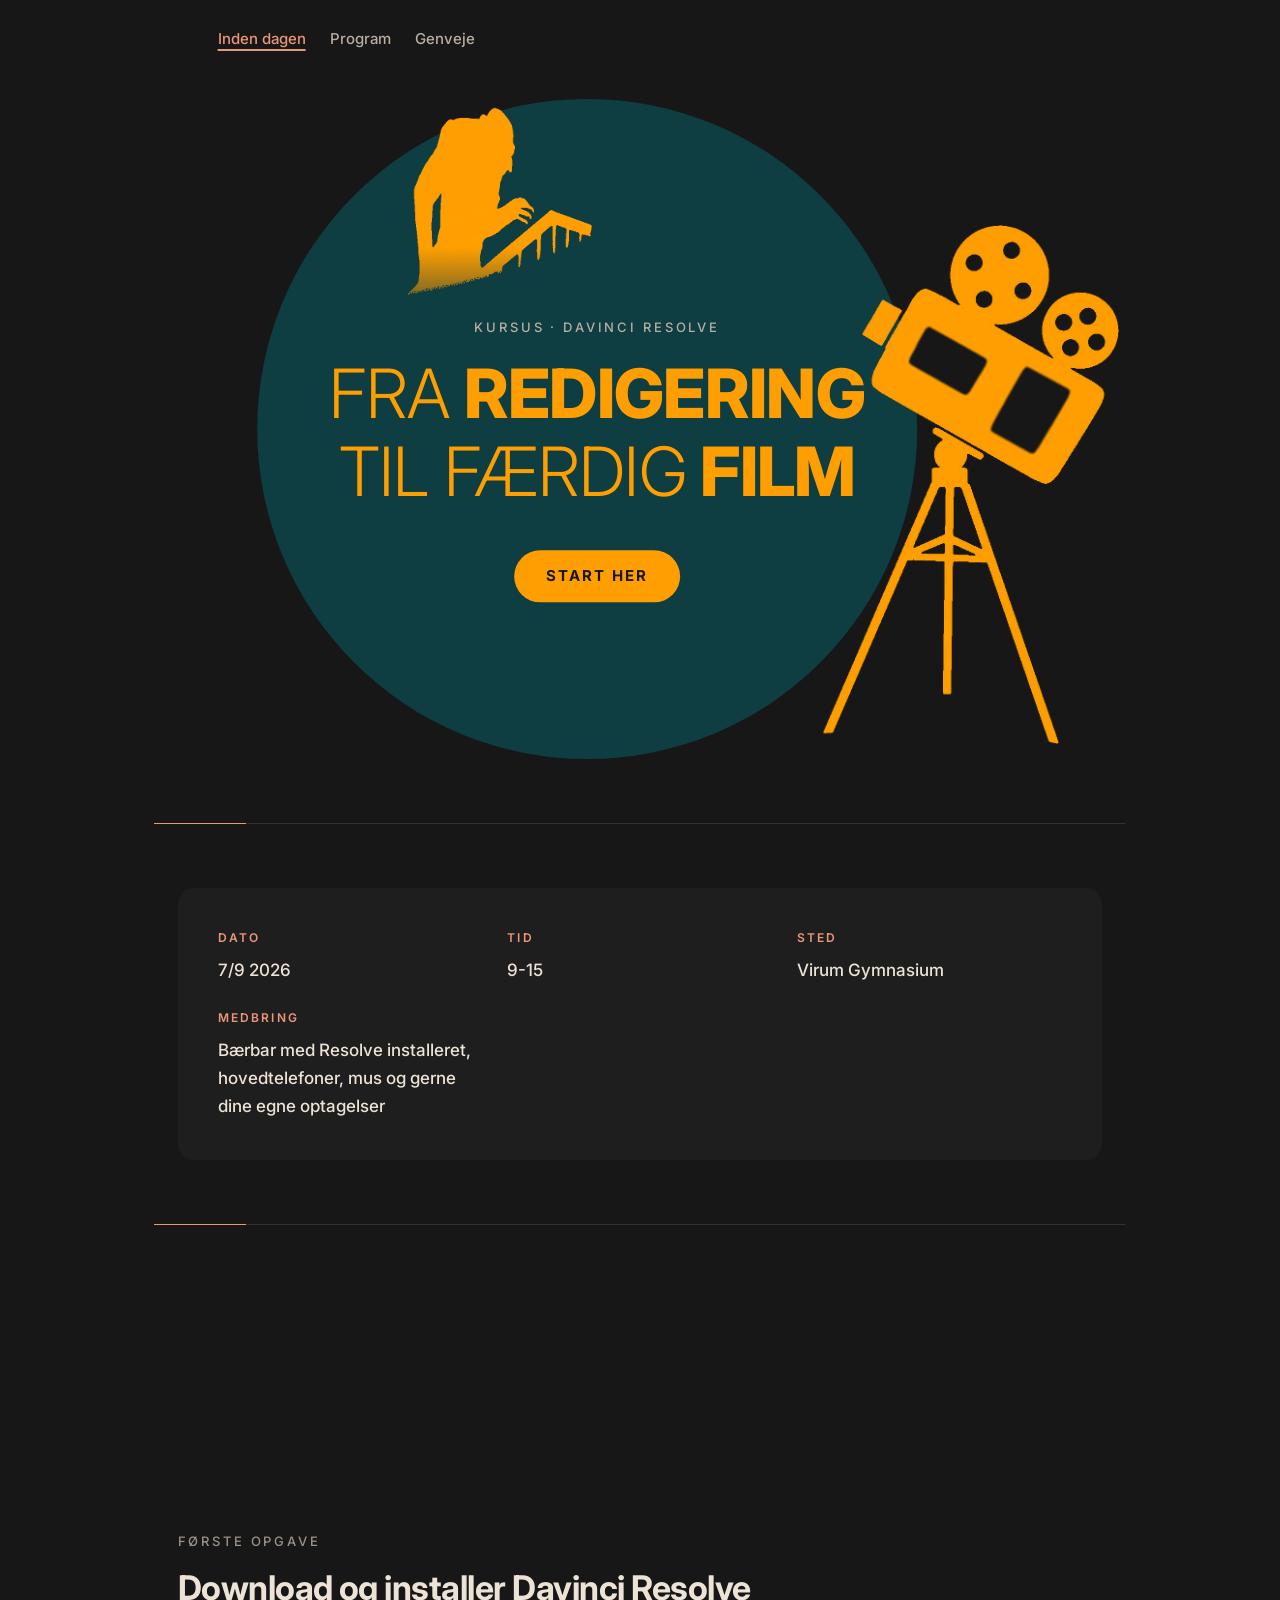
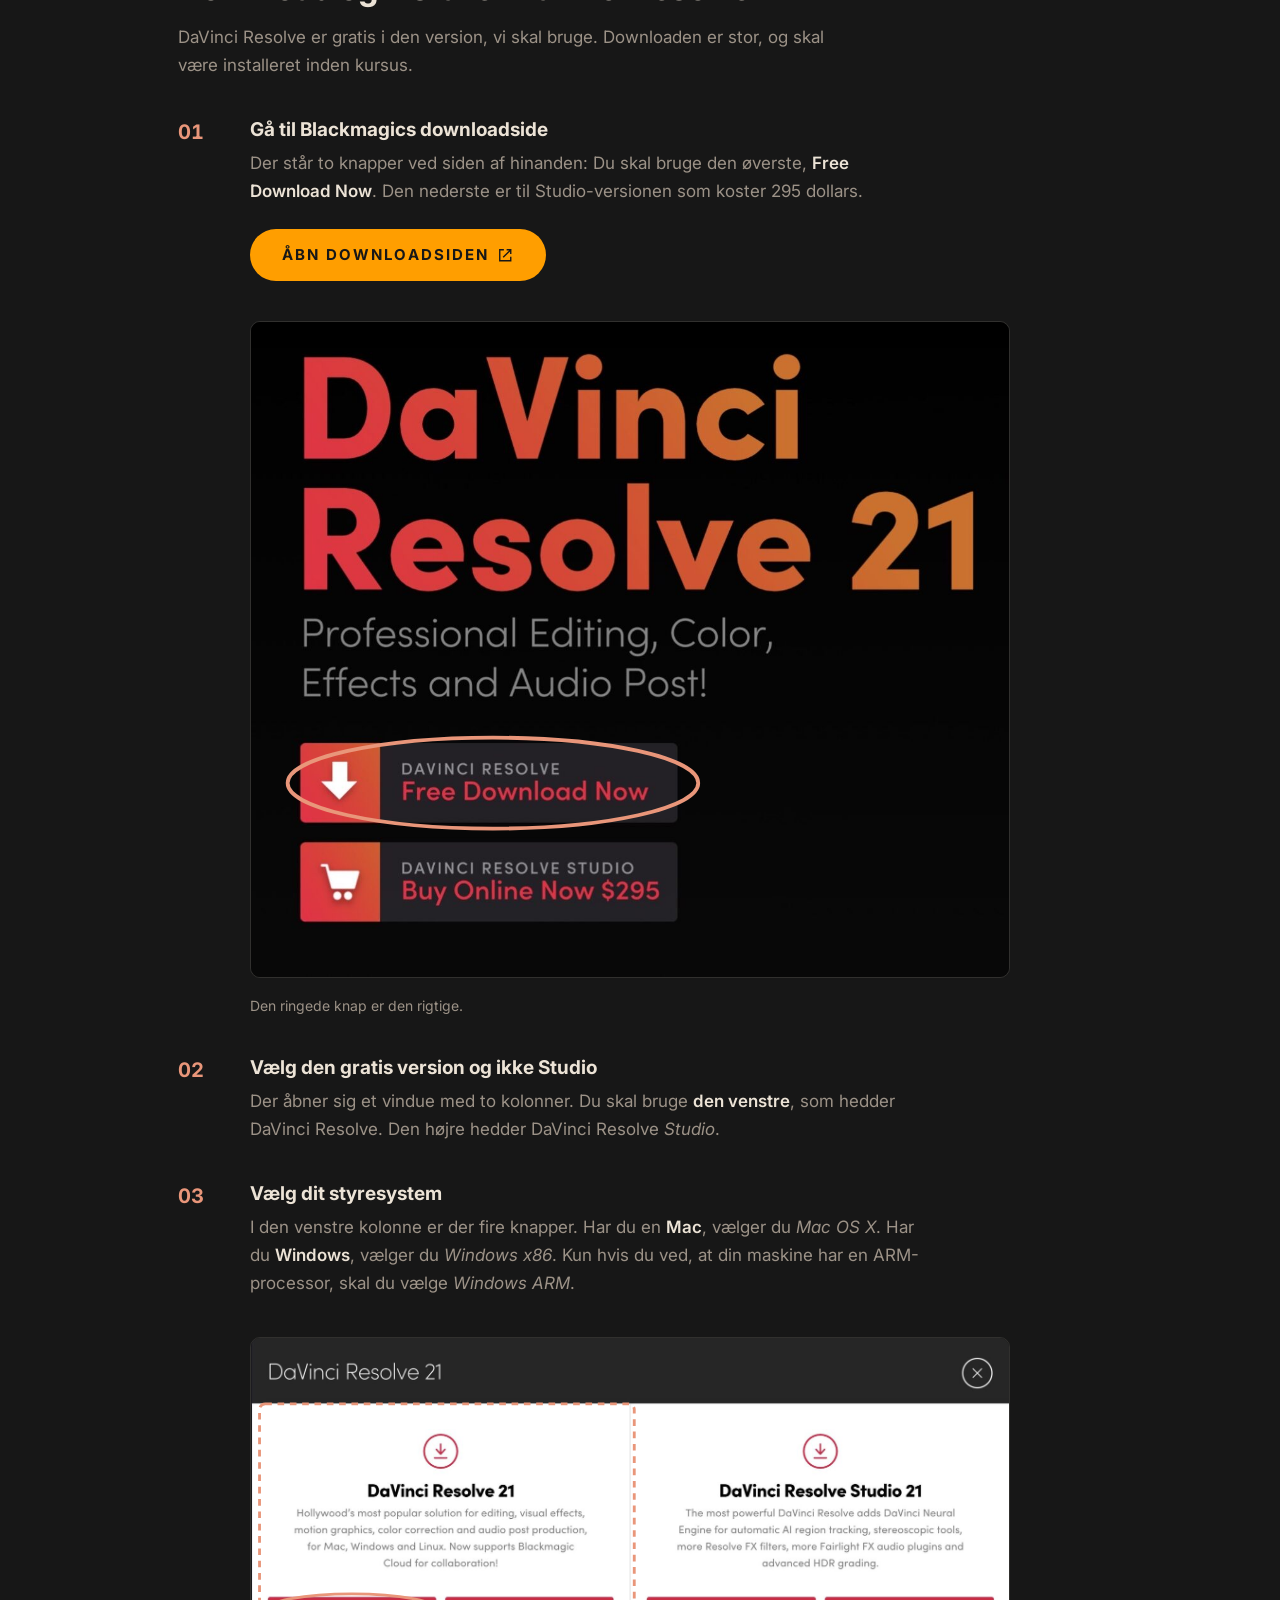
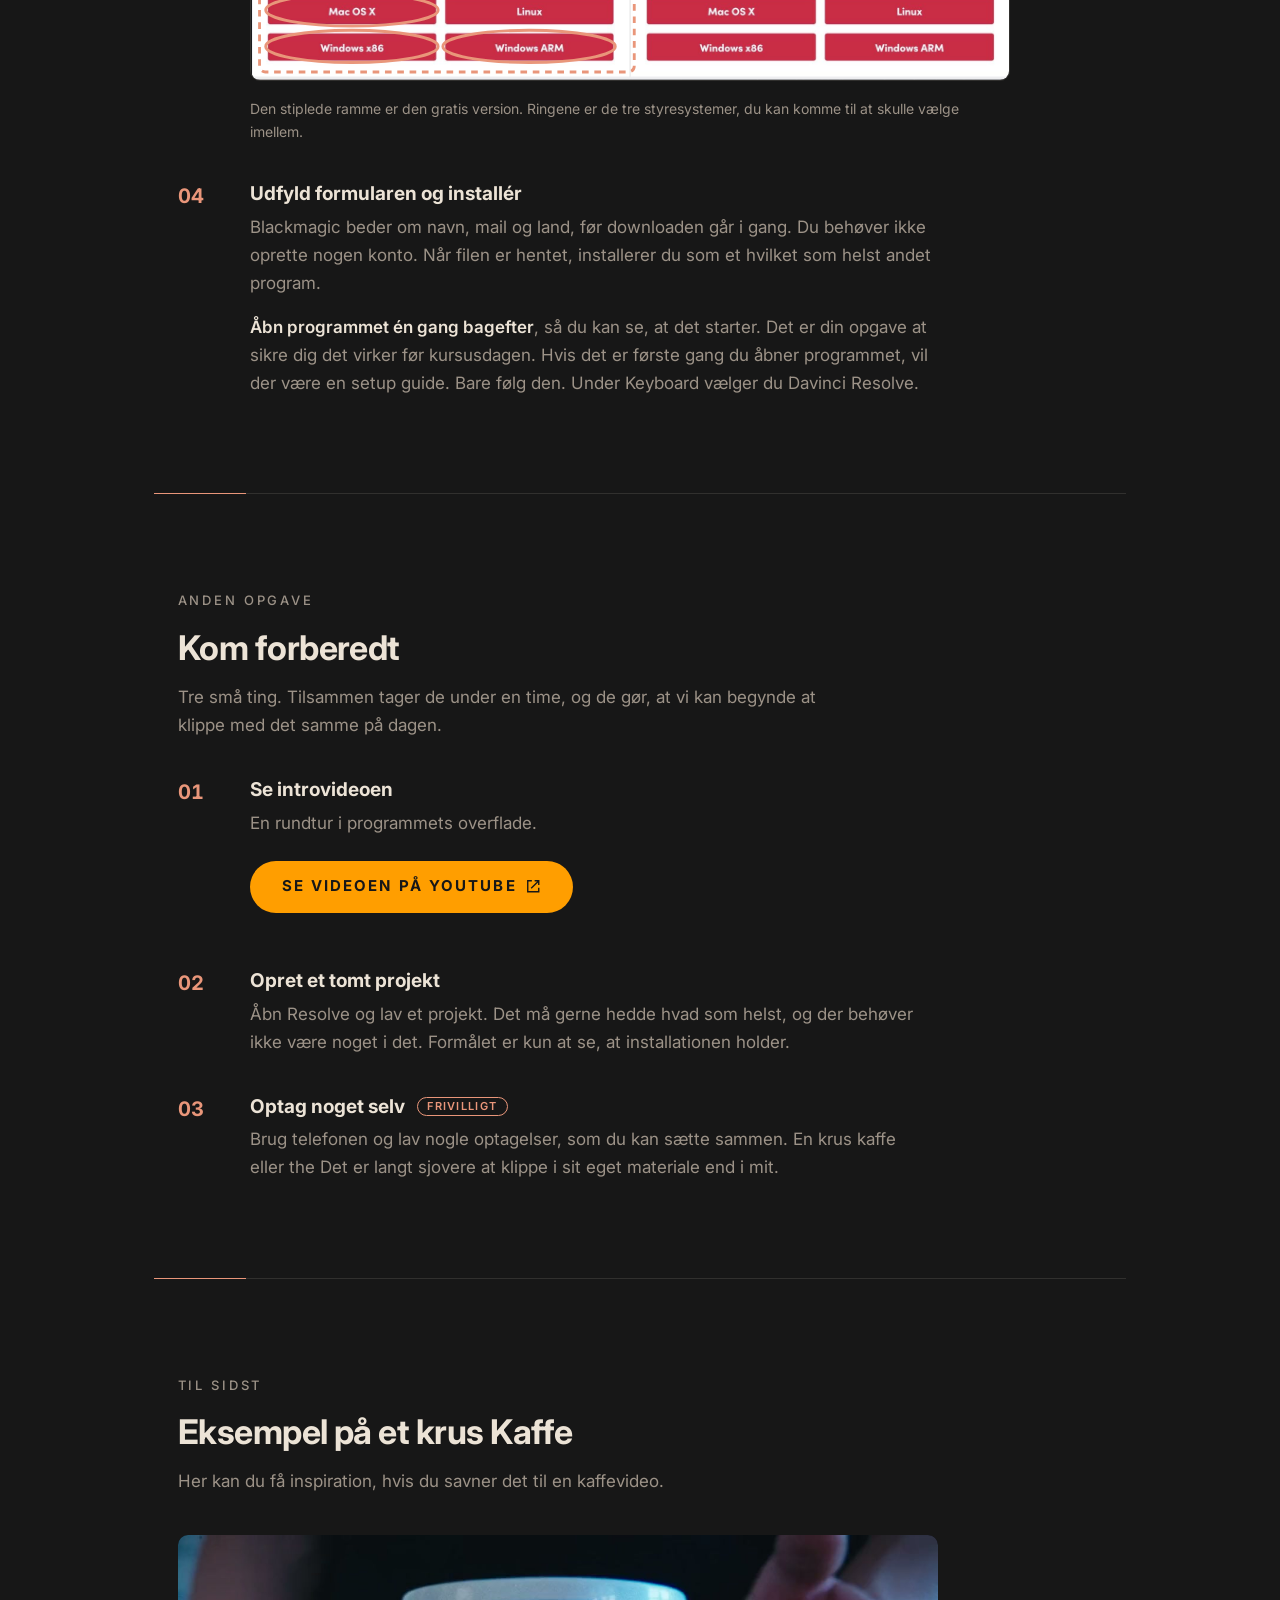
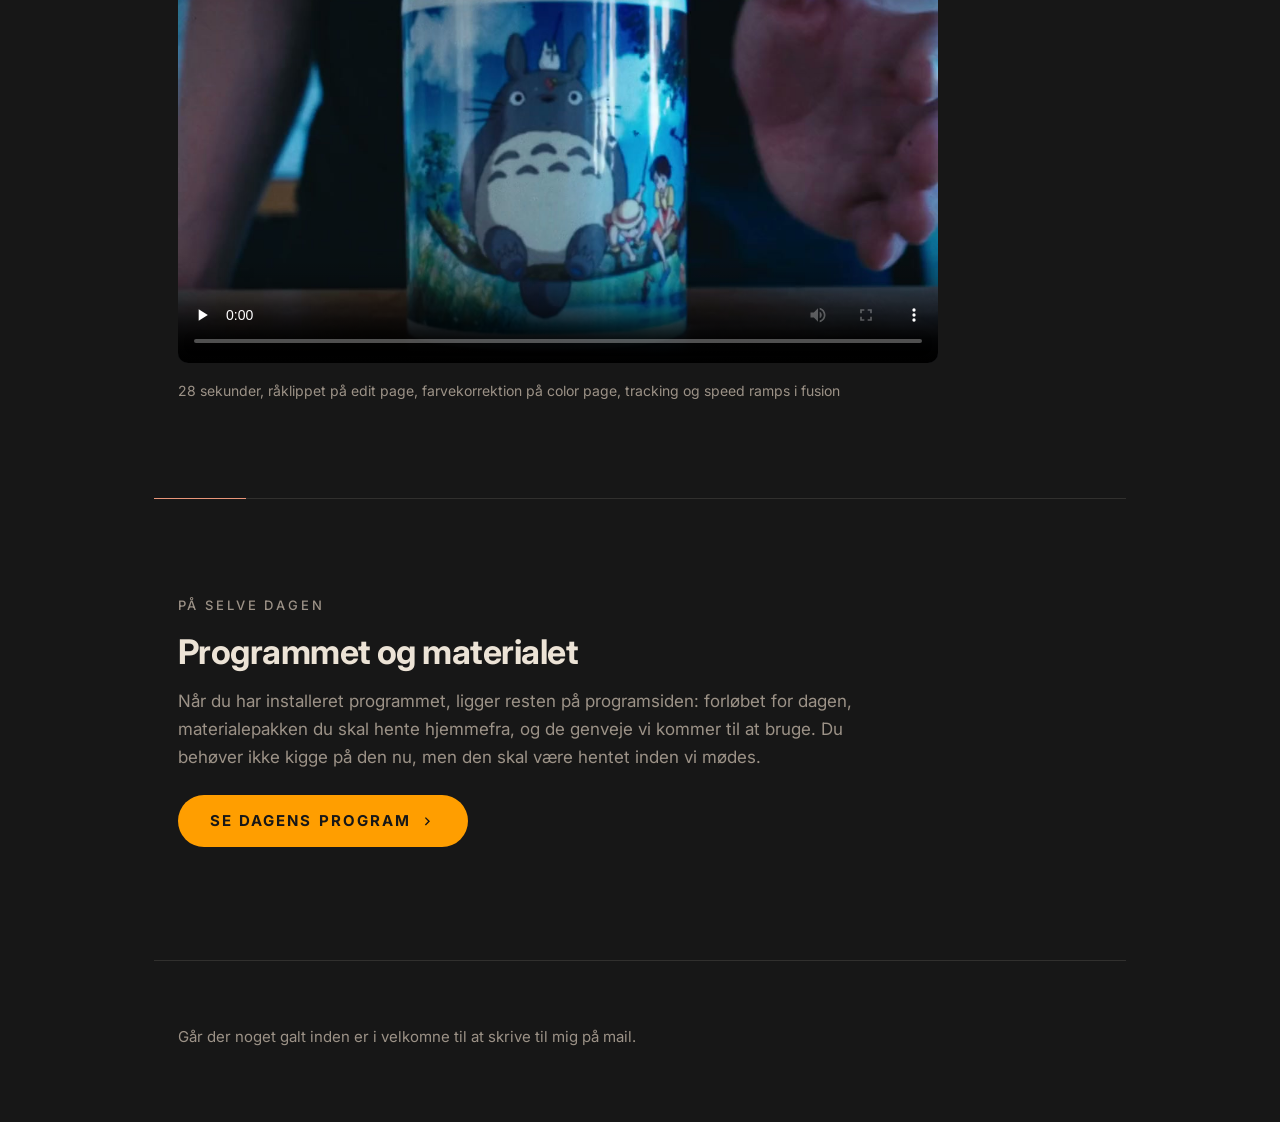
==== commit 46709206: "Kursusplan, materialepakke, L1-L2 og status til CLAUDE.md" ====
--- a/index.html
+++ b/index.html
@@ -3,7 +3,7 @@
 <head>
 <meta charset="utf-8">
 <meta name="viewport" content="width=device-width, initial-scale=1">
-<title>Fra redigering til færdig film — kursus i DaVinci Resolve</title>
+<title>Fra redigering til færdig film – kursus i DaVinci Resolve</title>
 <meta name="description" content="Forbered dig inden kursusdagen: installér DaVinci Resolve, se introvideoen og opret dit første projekt.">
 <link rel="preconnect" href="https://fonts.googleapis.com">
 <link rel="preconnect" href="https://fonts.gstatic.com" crossorigin>
@@ -16,6 +16,16 @@
 
 <!-- ===================================================================== -->
 <header class="hero">
+  <nav class="nav" aria-label="Kursets sider">
+    <div class="wrap">
+      <ul class="nav__list">
+        <li><a class="nav__link" href="index.html" aria-current="page">Inden dagen</a></li>
+        <li><a class="nav__link" href="program.html">Program</a></li>
+        <li><a class="nav__link" href="program.html#genveje">Genveje</a></li>
+      </ul>
+    </div>
+  </nav>
+
   <div class="hero__stage">
     <div class="hero__circle" aria-hidden="true">
       <img class="hero__fig hero__fig--nosferatu" src="assets/hero-nosferatu.png"
@@ -26,7 +36,7 @@
          alt="" aria-hidden="true" width="620" height="1081">
 
     <div class="hero__content">
-      <p class="kicker">Kursus — DaVinci Resolve</p>
+      <p class="kicker">Kursus · DaVinci Resolve</p>
       <h1 class="hero__title">
         <span class="hero__line"><span class="hero__light">Fra</span> <span class="hero__heavy">redigering</span></span>
         <span class="hero__line"><span class="hero__light">til færdig</span> <span class="hero__heavy">film</span></span>
@@ -245,6 +255,27 @@
     </figure>
   </div>
 </section>
+
+<hr class="rule">
+
+<!-- ===================================================================== -->
+<section class="section" id="paa-dagen">
+  <div class="wrap">
+    <p class="kicker">På selve dagen</p>
+    <h2 class="section__title">Programmet og materialet</h2>
+    <p class="section__intro">
+      Når du har installeret programmet, ligger resten på programsiden: forløbet for
+      dagen, materialepakken du skal hente hjemmefra, og de genveje vi kommer til at
+      bruge. Du behøver ikke kigge på den nu, men den skal være hentet inden vi mødes.
+    </p>
+    <p class="step__action">
+      <a class="btn" href="program.html">
+        Se dagens program
+        <svg class="btn__icon" viewBox="0 0 24 24" aria-hidden="true"><path d="M8.6 16.6 13.2 12 8.6 7.4 10 6l6 6-6 6z"/></svg>
+      </a>
+    </p>
+  </div>
+</section>
 </main>
 
 <!-- ===================================================================== -->
--- a/css/style.css
+++ b/css/style.css
@@ -1,5 +1,5 @@
 /* ==========================================================================
-   Fra redigering til færdig film — onboarding før kursusdagen.
+   Fra redigering til færdig film – onboarding før kursusdagen.
 
    Én side, fem sektioner, ingen navigation. Kursisten skal kunne installere
    programmet og lave sine lektier uden at træffe et eneste valg om hvor på
@@ -14,12 +14,12 @@
   --surface:  #1e1e1e;
   --petrol:   #0E3D42;
 
-  --amber:    #FF9E00;   /* 8,66:1 mod --bg — primær accent, kun handling */
-  --rust:     #E9967A;   /* 7,78:1 mod --bg — sekundær, kun struktur */
+  --amber:    #FF9E00;   /* 8,66:1 mod --bg · primær accent, kun handling */
+  --rust:     #E9967A;   /* 7,78:1 mod --bg · sekundær, kun struktur */
 
   --ink:      #ece3d6;   /* 14,11:1 mod --bg */
   --ink-dim:  #9c9287;   /*  5,87:1 mod --bg */
-  --ink-soft: #b8aea2;   /*  5,45:1 mod --petrol — kickeren i hero står på
+  --ink-soft: #b8aea2;   /*  5,45:1 mod --petrol · kickeren i hero står på
                             cirklen, hvor --ink-dim kun når 3,9:1 */
 
   --line:     rgba(236, 227, 214, 0.12);
@@ -38,7 +38,7 @@
   --measure: 62ch;    /* maks linjelængde på brødtekst */
   --wrap: 1100px;     /* tekstspaltens bredde inde i skallen */
 
-  /* Skallen er hele sidens bredde — hero, skillelinjer og footer-kant med.
+  /* Skallen er hele sidens bredde: hero, skillelinjer og footer-kant med.
      Cirka 3/4 af skærmen. Bunden på 680px undgår et spring lige over
      mobil-brydepunktet, loftet holder den fra at løbe løbsk på brede skærme. */
   --shell: clamp(680px, 76vw, 1500px);
@@ -141,7 +141,7 @@
 }
 
 /* --------------------------------------------------------------------------
-   Knap — sidens eneste handlingsform
+   Knap – sidens eneste handlingsform
    -------------------------------------------------------------------------- */
 
 .btn {
@@ -169,6 +169,53 @@
 .btn__icon { width: 1.1em; height: 1.1em; fill: currentColor; }
 
 /* --------------------------------------------------------------------------
+   Navigation
+
+   Siden var oprindeligt en onepager uden navigation. Den begrundelse holdt så
+   længe der kun var én side; med program- og lektionssider ville fraværet af
+   navigation være en blindgyde, ikke en forenkling.
+
+   Farven er --ink-soft og ikke --ink-dim. På forsiden ligger linjen oven på
+   heroen, og på lave skærme kan petroleum-cirklens overkant nå op under den.
+   --ink-soft er det ene token der klarer AA mod både --bg og --petrol.
+
+   Aktiv side markeres i rust, ikke amber: "hvor du er" er struktur, ikke en
+   handling. Amber ejer fortsat kun det, der beder om et klik.
+   -------------------------------------------------------------------------- */
+
+.nav__list {
+  display: flex;
+  flex-wrap: wrap;
+  gap: var(--s3);
+  list-style: none;
+  margin: 0;
+  padding-block: var(--s3);
+}
+
+.nav__link {
+  color: var(--ink-soft);
+  font-size: 0.9375rem;
+  font-weight: 500;
+  text-decoration: none;
+}
+.nav__link:hover { color: var(--ink); text-decoration: underline; }
+
+.nav__link[aria-current="page"] {
+  color: var(--rust);
+  text-decoration: underline;
+  text-underline-offset: 0.35em;
+  text-decoration-thickness: 2px;
+}
+
+/* På forsiden lægger linjen sig oven på heroen i stedet for at skubbe den ned.
+   Ellers skrider beregningen af første skærmbillede længere nede. */
+.hero .nav {
+  position: absolute;
+  inset: 0 0 auto;
+  z-index: 5;
+}
+
+/* --------------------------------------------------------------------------
    Hero
    -------------------------------------------------------------------------- */
 
@@ -210,7 +257,7 @@
   z-index: 2;
   text-align: center;
   /* Tekstblokken sidder lavere end cirklens midte, så figuren får plads
-     foroven — det er kompositionen fra mockuppen. */
+     foroven: det er kompositionen fra mockuppen. */
   transform: translate(-8%, 13%);
 }
 
@@ -255,7 +302,7 @@
 }
 
 /* --------------------------------------------------------------------------
-   Skillelinje — et ekko af en timeline. Ren dekoration, aldrig klikbar.
+   Skillelinje – et ekko af en timeline. Ren dekoration, aldrig klikbar.
    -------------------------------------------------------------------------- */
 
 .rule {
@@ -314,7 +361,7 @@
 .facts__val { margin: 0; font-weight: 500; }
 
 /* --------------------------------------------------------------------------
-   Trin — bruges til både installation og lektier
+   Trin – bruges til både installation og lektier
    -------------------------------------------------------------------------- */
 
 .steps {
@@ -378,6 +425,11 @@
   max-width: 760px;
 }
 
+/* Til billeder der er meget bredere end de er høje. 760 px er rigtigt for de
+   nogenlunde kvadratiske dialogbilleder, men gør en 1800x62 bundlinje til en
+   streg. Denne variant giver hele tekstspalten. */
+.shot--wide { max-width: none; }
+
 .shot__frame {
   position: relative;
   border: 1px solid var(--line);
@@ -507,3 +559,368 @@
   .facts { padding: var(--s3); }
   .step { grid-template-columns: 2.25rem 1fr; gap: var(--s2); }
 }
+
+/* ==========================================================================
+   INDERSIDER – program og lektioner
+   Alt herunder bruges ikke på forsiden. Forsiden er fortsat en onepager uden
+   navigation; indersiderne er opslagsværk man vender tilbage til på dagen.
+   ========================================================================== */
+
+/* --------------------------------------------------------------------------
+   Sidehoved. Ingen hero: man er kommet hertil med et ærinde.
+   -------------------------------------------------------------------------- */
+
+.pagehead { padding-block: var(--s5) var(--s3); }
+
+.pagehead__back {
+  display: inline-flex;
+  align-items: center;
+  gap: 0.4em;
+  font-size: 0.9375rem;
+  font-weight: 500;
+  text-decoration: none;
+}
+.pagehead__back::before { content: "\2190"; }
+.pagehead__back:hover { text-decoration: underline; }
+
+.pagehead__title {
+  margin: var(--s3) 0 0;
+  font-size: clamp(2rem, 5vw, 3.25rem);
+  font-weight: 800;
+  letter-spacing: -0.02em;
+}
+.pagehead__intro {
+  margin: var(--s3) 0 0;
+  max-width: var(--measure);
+  color: var(--ink-dim);
+  font-size: 1.0625rem;
+}
+
+/* --------------------------------------------------------------------------
+   Dagens program. Ikke en tabel: rækkerne skal kunne reflowe på en telefon,
+   og tid + navn hører sammen som ét udsagn, ikke som to celler.
+   -------------------------------------------------------------------------- */
+
+.sked { list-style: none; margin: var(--s4) 0 0; padding: 0; }
+
+.sked__row {
+  display: grid;
+  grid-template-columns: 7.5rem 1fr;
+  gap: var(--s3);
+  padding-block: var(--s3);
+  border-top: 1px solid var(--line);
+}
+.sked__row:last-child { border-bottom: 1px solid var(--line); }
+
+.sked__time {
+  color: var(--rust);
+  font-weight: 600;
+  font-variant-numeric: tabular-nums;
+}
+
+.sked__name { margin: 0; font-size: 1.0625rem; font-weight: 600; }
+.sked__name a { text-decoration: none; }
+.sked__name a:hover { text-decoration: underline; }
+
+.sked__note {
+  margin: var(--s1) 0 0;
+  max-width: var(--measure);
+  color: var(--ink-dim);
+  font-size: 0.9375rem;
+}
+
+/* Pauser skal kunne springes over med øjet. */
+.sked__row--break .sked__name { font-weight: 400; color: var(--ink-dim); }
+.sked__row--break .sked__time { color: var(--ink-dim); }
+
+/* --------------------------------------------------------------------------
+   Materialepakken
+   -------------------------------------------------------------------------- */
+
+.download {
+  margin-block: var(--s4);
+  padding: var(--s4);
+  background: var(--surface);
+  border-radius: 16px;
+}
+.download__title { margin: 0; font-size: 1.25rem; font-weight: 700; }
+.download__body {
+  margin: var(--s2) 0 0;
+  max-width: var(--measure);
+  color: var(--ink-dim);
+}
+.download__action { margin: var(--s3) 0 0; }
+.download__meta {
+  margin: var(--s2) 0 0;
+  font-size: 0.875rem;
+  color: var(--ink-dim);
+  font-variant-numeric: tabular-nums;
+}
+
+/* --------------------------------------------------------------------------
+   Genvejstabeller. Her er tabel det rigtige: tre parallelle kolonner der
+   skal kunne sammenlignes vandret. Derfor scroller den i stedet for at reflowe.
+   -------------------------------------------------------------------------- */
+
+.keys-scroll { overflow-x: auto; margin-top: var(--s4); }
+
+/* table-layout: fixed er det der får de tre tabeller til at flugte. Uden den
+   beregner hver tabel sin egen kolonnebredde ud fra sit eget indhold, og
+   Windows-kolonnen lander tre forskellige steder ned gennem siden.
+   min-width udløser vandret scroll i .keys-scroll på smalle skærme frem for at
+   presse tastekombinationerne sammen. */
+.keys {
+  width: 100%;
+  min-width: 620px;
+  max-width: 820px;
+  table-layout: fixed;
+  border-collapse: collapse;
+  font-size: 0.9375rem;
+}
+.keys th:nth-child(1) { width: 46%; }
+.keys th:nth-child(2),
+.keys th:nth-child(3) { width: 27%; }
+.keys caption {
+  text-align: left;
+  padding-bottom: var(--s2);
+  font-size: 0.75rem;
+  font-weight: 600;
+  letter-spacing: 0.18em;
+  text-transform: uppercase;
+  color: var(--rust);
+}
+.keys th, .keys td {
+  text-align: left;
+  padding: 0.6rem var(--s2) 0.6rem 0;
+  border-bottom: 1px solid var(--line);
+  white-space: nowrap;
+}
+.keys th { font-weight: 600; color: var(--ink); }
+.keys td:first-child { color: var(--ink-dim); white-space: normal; }
+
+kbd {
+  display: inline-block;
+  padding: 0.15em 0.45em;
+  border: 1px solid var(--line);
+  border-radius: 5px;
+  background: var(--surface);
+  font: inherit;
+  font-size: 0.9em;
+  color: var(--ink);
+}
+
+/* --------------------------------------------------------------------------
+   Lektionsoversigt
+   -------------------------------------------------------------------------- */
+
+.lessons { list-style: none; margin: var(--s4) 0 0; padding: 0; display: grid; gap: var(--s2); }
+
+.lessons__item {
+  padding: var(--s3);
+  background: var(--surface);
+  border-radius: 12px;
+}
+.lessons__item--todo { opacity: 0.55; }
+
+.lessons__name { margin: 0; font-size: 1.0625rem; font-weight: 600; }
+.lessons__name a { text-decoration: none; }
+.lessons__name a:hover { text-decoration: underline; }
+.lessons__note { margin: var(--s1) 0 0; color: var(--ink-dim); font-size: 0.9375rem; }
+
+/* --------------------------------------------------------------------------
+   Frihedsgrad – viser hvor meget hånden holdes i den enkelte lektion
+   -------------------------------------------------------------------------- */
+
+.scaffold {
+  display: inline-block;
+  margin-top: var(--s2);
+  padding: 0.2em 0.7em;
+  border: 1px solid var(--rust);
+  border-radius: 999px;
+  font-size: 0.75rem;
+  font-weight: 600;
+  letter-spacing: 0.08em;
+  text-transform: uppercase;
+  color: var(--rust);
+}
+
+/* --------------------------------------------------------------------------
+   Sidder du fast? Foldes med <details>, så det virker uden JavaScript.
+   -------------------------------------------------------------------------- */
+
+.hint { margin-top: var(--s3); border-left: 2px solid var(--rust); padding-left: var(--s3); }
+.hint > summary {
+  cursor: pointer;
+  font-weight: 600;
+  color: var(--ink);
+  list-style-position: outside;
+}
+.hint > summary:hover { color: var(--amber); }
+.hint > p { margin: var(--s2) 0 0; max-width: var(--measure); color: var(--ink-dim); }
+
+@media (max-width: 720px) {
+  .sked__row { grid-template-columns: 1fr; gap: var(--s1); }
+  .download { padding: var(--s3); }
+}
+
+/* --------------------------------------------------------------------------
+   Lektionsnavigation – forrige og næste, i bunden af hver lektionsside.
+   Placeret efter indholdet og ikke før: man skal igennem lektionen, ikke
+   vælge sig rundt i den.
+   -------------------------------------------------------------------------- */
+
+.lesson-nav {
+  display: flex;
+  flex-wrap: wrap;
+  gap: var(--s3);
+  justify-content: space-between;
+  align-items: center;
+  margin-top: var(--s5);
+  padding-top: var(--s4);
+  border-top: 1px solid var(--line);
+}
+
+.lesson-nav__where {
+  font-size: 0.875rem;
+  font-weight: 600;
+  letter-spacing: 0.12em;
+  text-transform: uppercase;
+  color: var(--rust);
+  font-variant-numeric: tabular-nums;
+}
+
+/* Deaktiveret pil er et span uden href, ikke et link der ikke gør noget. */
+.lesson-nav__spacer { color: var(--ink-dim); opacity: 0.4; font-size: 0.9375rem; }
+
+/* --------------------------------------------------------------------------
+   Lektionens hovedtal – kort stribe under overskriften
+   -------------------------------------------------------------------------- */
+
+.meta {
+  display: flex;
+  flex-wrap: wrap;
+  gap: var(--s4);
+  margin-top: var(--s4);
+  padding-top: var(--s3);
+  border-top: 1px solid var(--line);
+}
+.meta__key {
+  margin: 0 0 0.2em;
+  font-size: 0.75rem;
+  font-weight: 600;
+  letter-spacing: 0.18em;
+  text-transform: uppercase;
+  color: var(--rust);
+}
+.meta__val { margin: 0; font-weight: 500; }
+
+/* --------------------------------------------------------------------------
+   Det siges / det de gør – adskiller oplæg fra håndens arbejde
+   -------------------------------------------------------------------------- */
+
+.lead-in {
+  margin: var(--s4) 0 0;
+  padding-left: var(--s3);
+  border-left: 2px solid var(--line);
+  max-width: var(--measure);
+  color: var(--ink);
+}
+.lead-in p { margin: 0 0 var(--s2); }
+.lead-in p:last-child { margin-bottom: 0; }
+
+/* --------------------------------------------------------------------------
+   Selvtjek
+
+   Genkaldelse er det virksomme element: at forsøge at huske svaret virker
+   bedre end at læse det igen. Derfor er spørgsmålet synligt og svaret foldet
+   væk, og ikke omvendt.
+
+   Bygget på <details>, så det virker uden JavaScript, på touch og med
+   tastatur. <summary> er allerede en knap i browserens øjne.
+   -------------------------------------------------------------------------- */
+
+.check { display: grid; gap: var(--s2); margin-top: var(--s4); }
+
+.check__item {
+  background: var(--surface);
+  border-radius: 12px;
+}
+
+.check__item > summary {
+  display: flex;
+  gap: var(--s2);
+  align-items: baseline;
+  padding: var(--s3);
+  cursor: pointer;
+  font-weight: 600;
+  color: var(--ink);
+  list-style: none;              /* Firefox og Chrome */
+}
+.check__item > summary::-webkit-details-marker { display: none; }  /* Safari */
+
+/* Spørgsmålstegnet bliver til et udråbstegn, når svaret foldes ud. */
+.check__item > summary::before {
+  content: "?";
+  flex: none;
+  width: 1em;
+  color: var(--rust);
+  font-weight: 700;
+}
+.check__item[open] > summary::before { content: "!"; }
+
+.check__item > summary:hover { color: var(--amber); }
+
+.check__answer {
+  margin: 0;
+  padding: 0 var(--s3) var(--s3) calc(var(--s3) + 1em + var(--s2));
+  max-width: var(--measure);
+  color: var(--ink-dim);
+}
+
+/* --------------------------------------------------------------------------
+   Sideoversigt
+
+   Ikonet er hovedsagen: det er dét, de skal genkende i bundlinjen, og det er
+   skarpt i alle størrelser. Helskærmsbilledet ligger foldet væk under, fordi
+   otte næsten ens grå flader efter hinanden er svære at skelne og gør listen
+   umulig at skimme.
+   -------------------------------------------------------------------------- */
+
+.pages { display: grid; gap: var(--s2); margin-top: var(--s4); }
+
+.pages__item {
+  padding: var(--s3);
+  background: var(--surface);
+  border-radius: 12px;
+}
+
+.pages__head { display: flex; align-items: center; gap: var(--s3); }
+
+.pages__icon { width: 40px; height: 40px; flex: none; }
+
+/* Photo-siden har intet ikon i sættet. Feltet holdes tomt, så navnene flugter. */
+.pages__icon--tom { visibility: hidden; }
+
+.pages__name { margin: 0; font-size: 1.0625rem; font-weight: 600; }
+
+.pages__body {
+  margin: var(--s2) 0 0;
+  max-width: var(--measure);
+  color: var(--ink-dim);
+}
+
+.pages__shot { margin-top: var(--s3); }
+.pages__shot > summary {
+  cursor: pointer;
+  font-size: 0.875rem;
+  color: var(--ink-dim);
+  list-style: none;
+}
+.pages__shot > summary::-webkit-details-marker { display: none; }
+.pages__shot > summary::before { content: "+ "; color: var(--rust); font-weight: 700; }
+.pages__shot[open] > summary::before { content: "\2212 "; }
+.pages__shot > summary:hover { color: var(--amber); }
+.pages__shot img { margin-top: var(--s2); border-radius: 8px; }
+
+/* Markerer om siden bruges på dagen. Arver .tag fra forsiden. */
+.pages__item .tag { margin-left: auto; flex: none; }
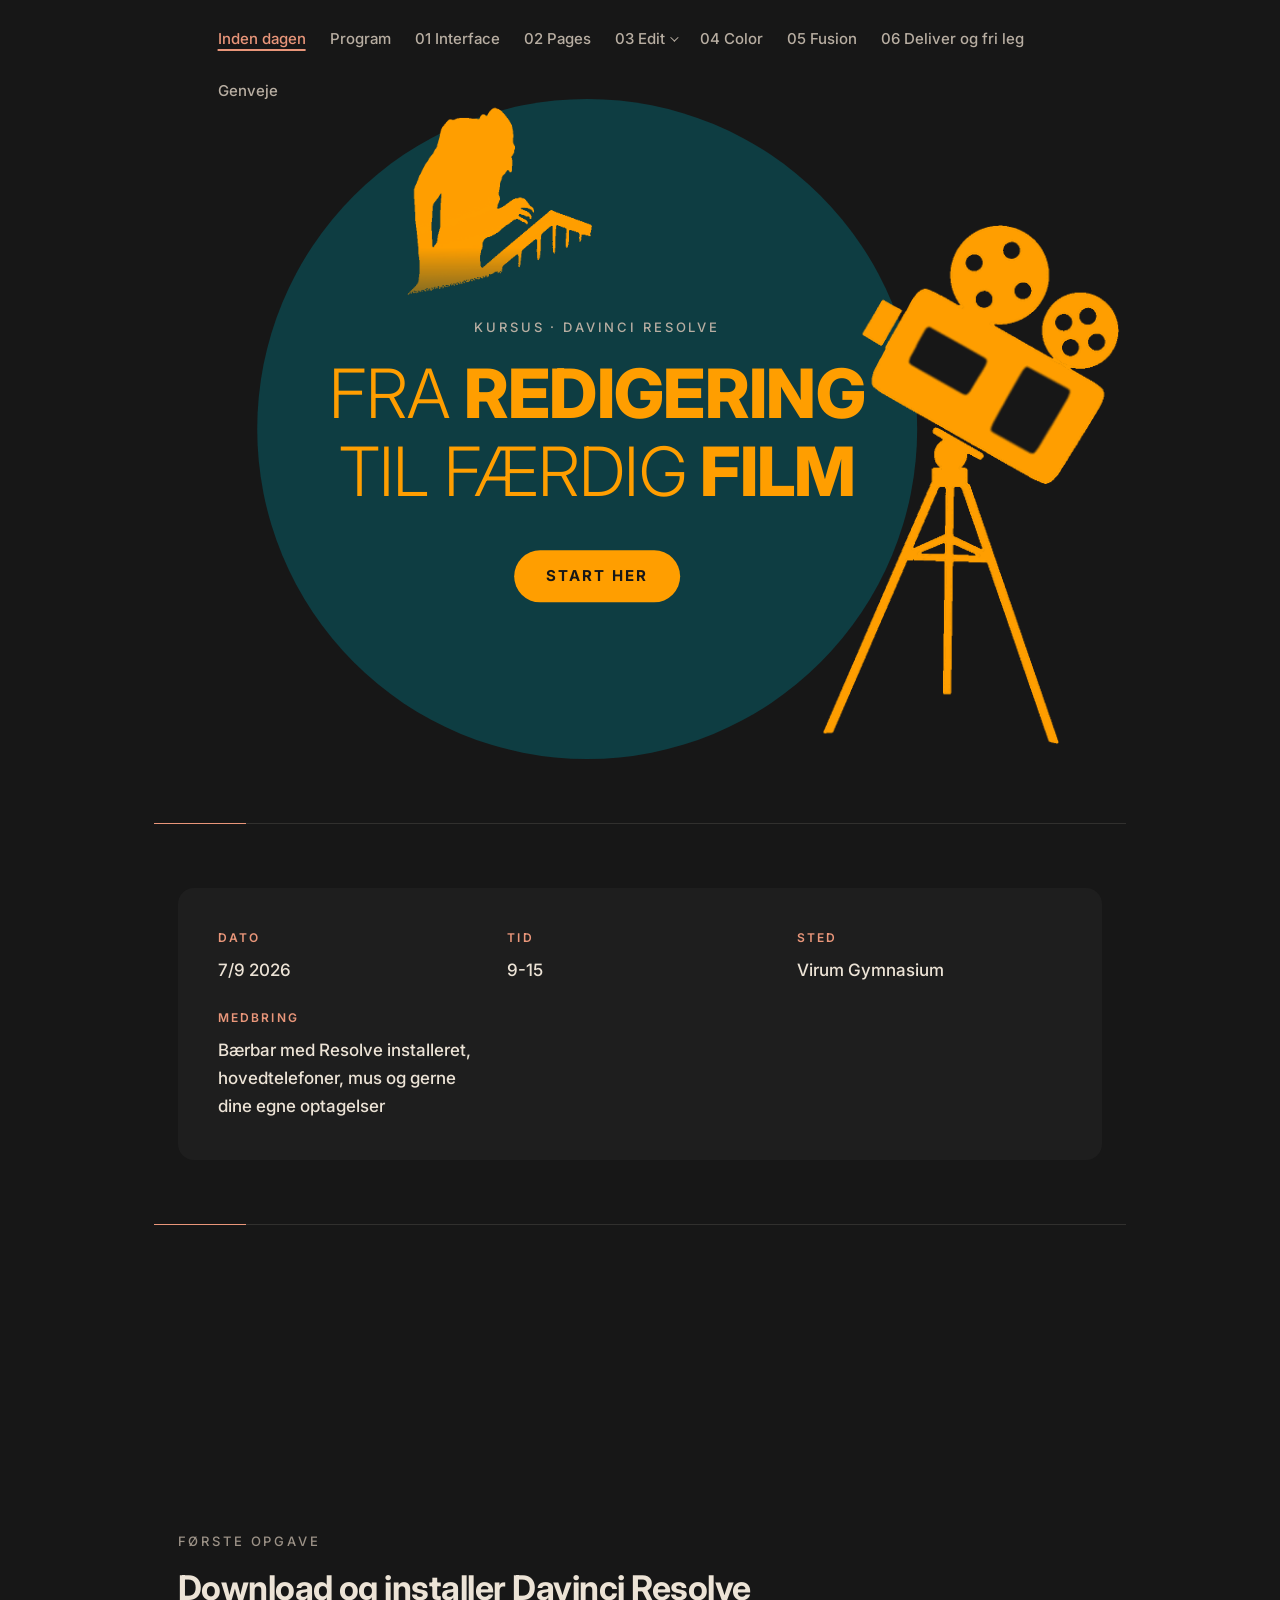
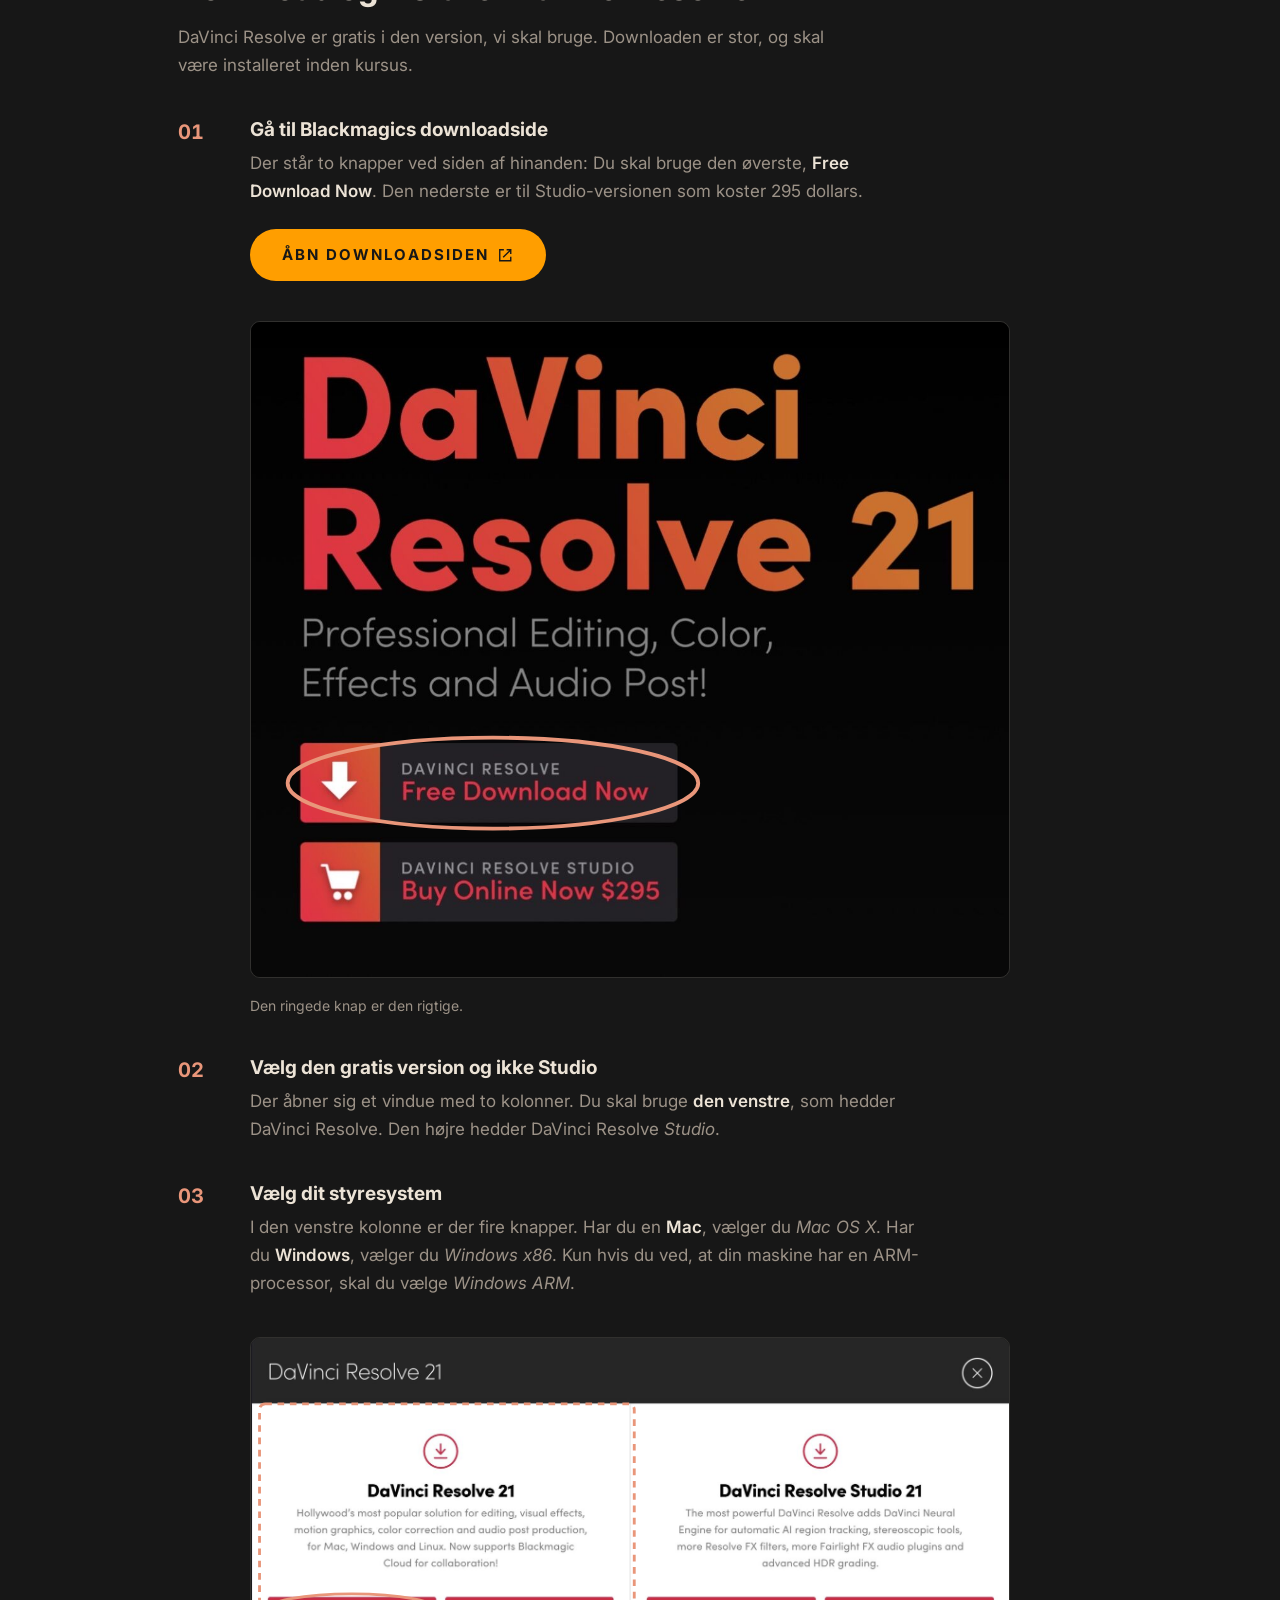
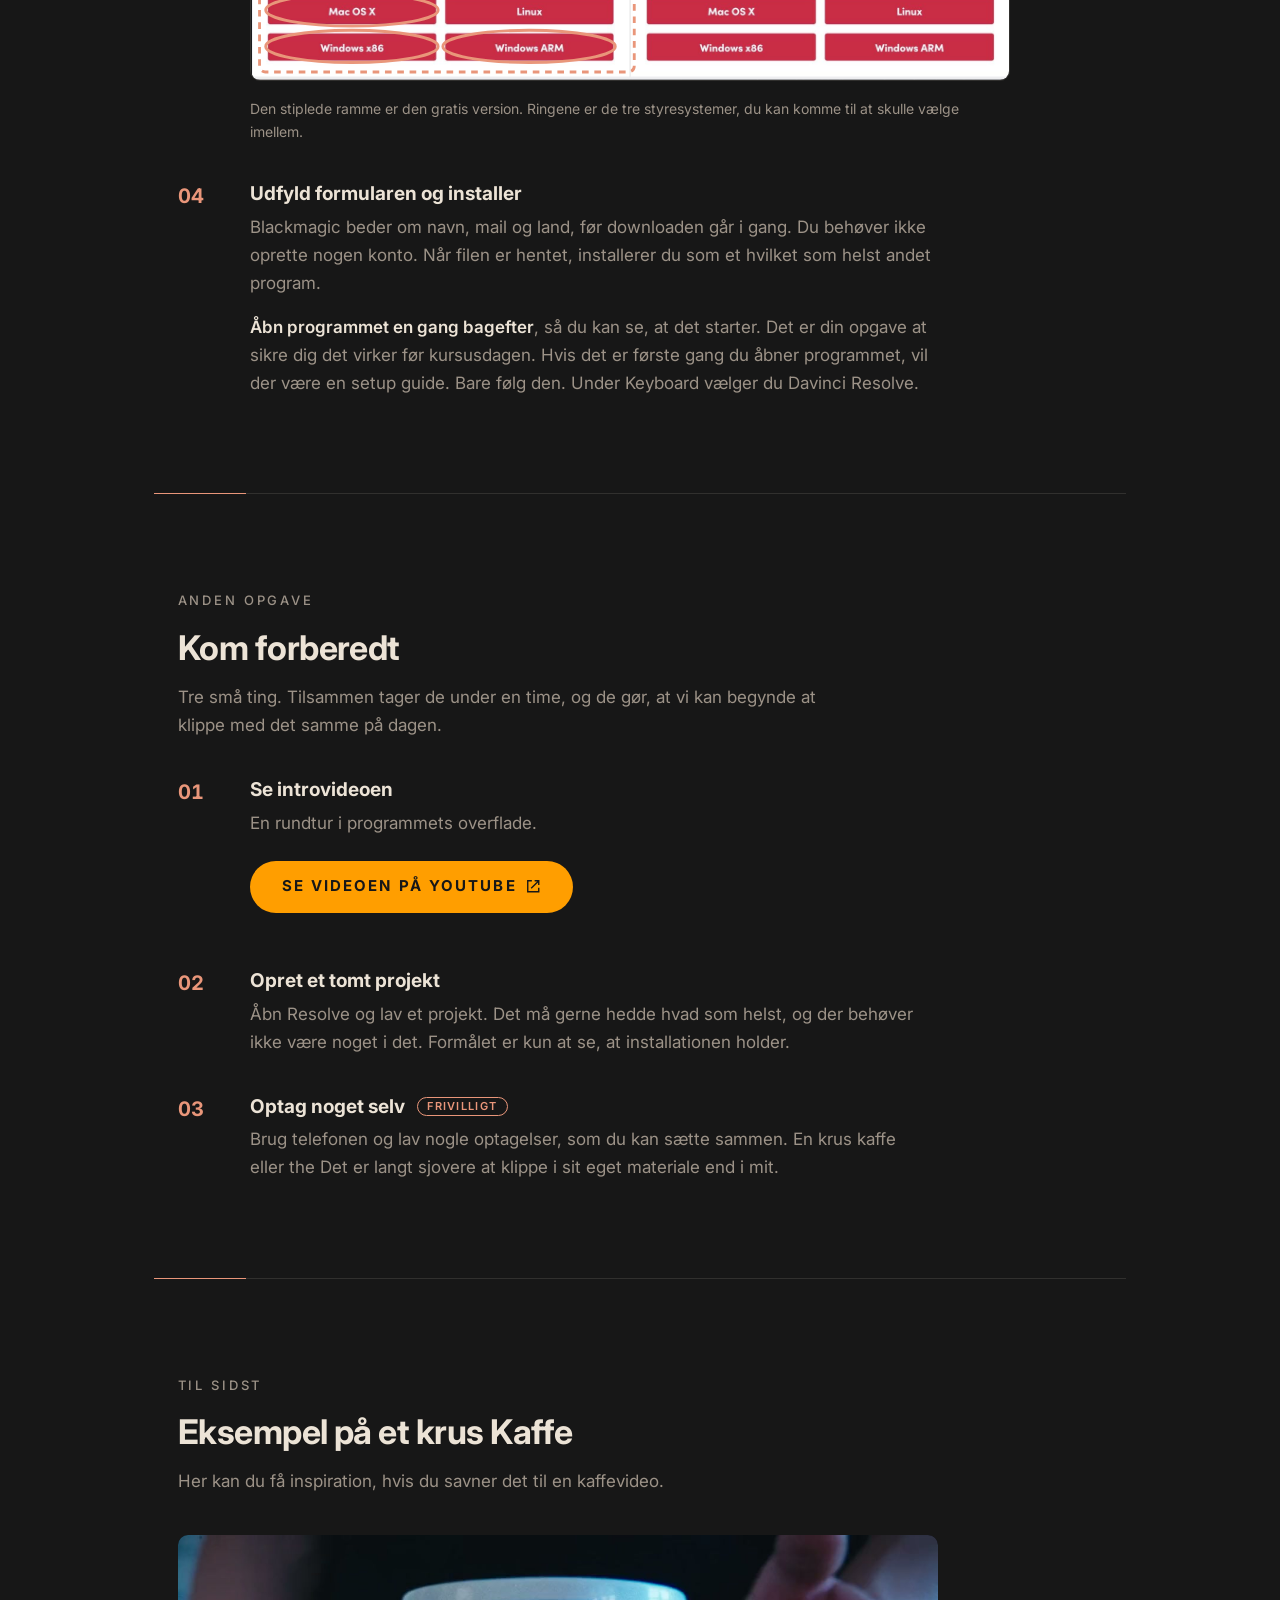
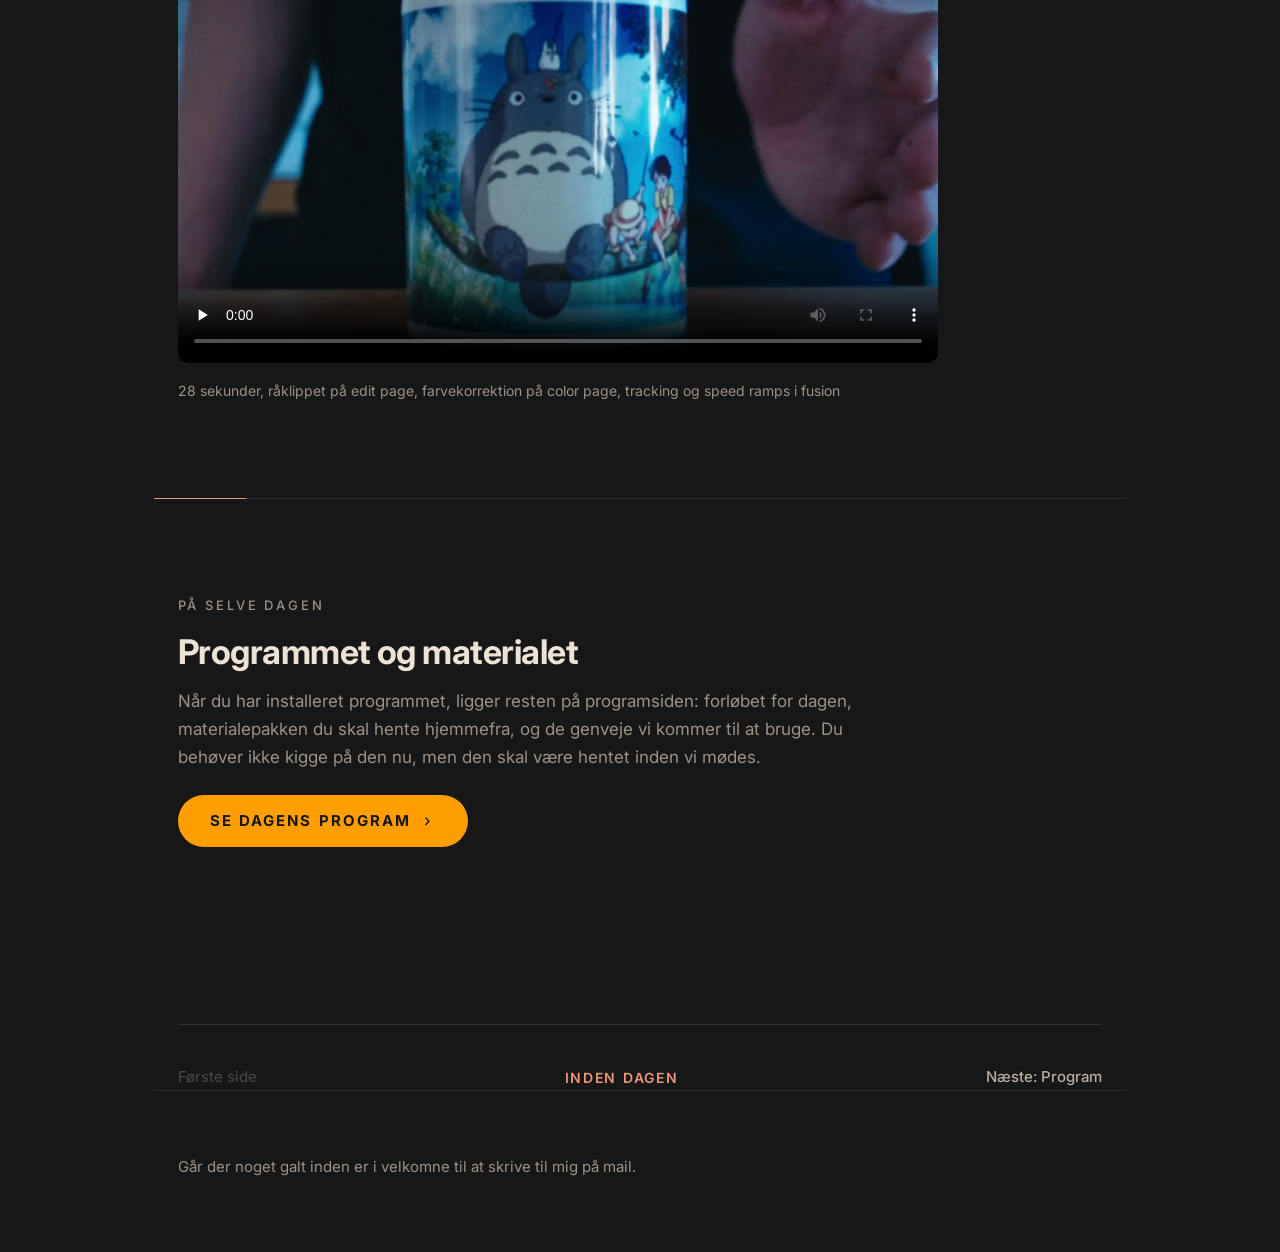
==== commit 53cb4569: "Saml sitet: gennemgående navigation, ikoner, og sidste rettelser Ny navigation på alle ti sider med " ====
--- a/index.html
+++ b/index.html
@@ -4,7 +4,7 @@
 <meta charset="utf-8">
 <meta name="viewport" content="width=device-width, initial-scale=1">
 <title>Fra redigering til færdig film – kursus i DaVinci Resolve</title>
-<meta name="description" content="Forbered dig inden kursusdagen: installér DaVinci Resolve, se introvideoen og opret dit første projekt.">
+<meta name="description" content="Forbered dig inden kursusdagen: installer DaVinci Resolve, se introvideoen og opret dit første projekt.">
 <link rel="preconnect" href="https://fonts.googleapis.com">
 <link rel="preconnect" href="https://fonts.gstatic.com" crossorigin>
 <link href="https://fonts.googleapis.com/css2?family=Inter:wght@300;400;500;600;700;800&display=swap" rel="stylesheet">
@@ -21,6 +21,21 @@
       <ul class="nav__list">
         <li><a class="nav__link" href="index.html" aria-current="page">Inden dagen</a></li>
         <li><a class="nav__link" href="program.html">Program</a></li>
+        <li><a class="nav__link" href="lektion-1-interface.html">01 Interface</a></li>
+        <li><a class="nav__link" href="lektion-2-siderne.html">02 Pages</a></li>
+        <li>
+          <details class="nav__fold">
+            <summary>03 Edit</summary>
+            <ul class="nav__sub">
+              <li><a href="lektion-3-edit.html">Edit L1 · De rå håndgreb</a></li>
+              <li><a href="lektion-3-edit-l2.html">Edit L2 · Udvidet</a></li>
+              <li><a href="lektion-3-edit-l3.html">Edit L3 · Composite</a></li>
+            </ul>
+          </details>
+        </li>
+        <li><a class="nav__link" href="lektion-4-color.html">04 Color</a></li>
+        <li><a class="nav__link" href="lektion-5-fusion.html">05 Fusion</a></li>
+        <li><a class="nav__link" href="lektion-6-eget-materiale.html">06 Deliver og fri leg</a></li>
         <li><a class="nav__link" href="program.html#genveje">Genveje</a></li>
       </ul>
     </div>
@@ -159,14 +174,14 @@
 
       <li class="step reveal">
         <div>
-          <h3 class="step__title">Udfyld formularen og installér</h3>
+          <h3 class="step__title">Udfyld formularen og installer</h3>
           <p class="step__body">
             Blackmagic beder om navn, mail og land, før downloaden går i gang.
             Du behøver ikke oprette nogen konto. Når filen er hentet, installerer
             du som et hvilket som helst andet program.
           </p>
           <p class="step__body">
-            <strong>Åbn programmet én gang bagefter</strong>, så du kan se, at det
+            <strong>Åbn programmet en gang bagefter</strong>, så du kan se, at det
             starter. Det er din opgave at sikre dig det virker før kursusdagen. Hvis det er første gang du åbner            programmet, vil der være en setup guide. Bare følg den. Under Keyboard vælger du Davinci Resolve.
           </p>
         </div>
@@ -279,6 +294,15 @@
 </main>
 
 <!-- ===================================================================== -->
+<div class="wrap">
+  <nav class="lesson-nav" aria-label="Mellem sider">
+    <span class="lesson-nav__spacer">Første side</span>
+    <span class="lesson-nav__where">Inden dagen</span>
+    <a class="nav__link" href="program.html">Næste: Program</a>
+  </nav>
+</div>
+
+<!-- ===================================================================== -->
 <footer class="footer">
   <div class="wrap">
     <p>
--- a/css/style.css
+++ b/css/style.css
@@ -622,6 +622,18 @@
 .sked__name a { text-decoration: none; }
 .sked__name a:hover { text-decoration: underline; }
 
+/* Underordnet linje, til Edit L1/L2/L3 under selve Edit-blokken. Mindre luft,
+   ingen øverste streg, og navnet er ikke fremhævet, så de læses som en del af
+   blokken ovenfor og ikke som selvstændige punkter på linje med resten. */
+.sked__row--sub {
+  padding-block: var(--s2);
+  border-top: none;
+  grid-template-columns: 5.5rem 1fr;
+}
+.sked__row--sub .sked__name { font-size: 0.9375rem; font-weight: 500; color: var(--ink-dim); }
+.sked__row--sub .sked__name a { color: var(--ink); }
+.sked__row--sub .sked__time { font-weight: 500; color: var(--ink-dim); }
+
 .sked__note {
   margin: var(--s1) 0 0;
   max-width: var(--measure);
@@ -924,3 +936,144 @@
 
 /* Markerer om siden bruges på dagen. Arver .tag fra forsiden. */
 .pages__item .tag { margin-left: auto; flex: none; }
+
+/* --------------------------------------------------------------------------
+   Unfold: en stor, tydelig foldning til hele afsnit, ikke kun et FAQ-svar.
+   Bruges hvor pointen er at skjule facit for en øvelse, indtil man beder om
+   det: pilen er amber, fordi klikket er en handling, ikke bare struktur.
+   -------------------------------------------------------------------------- */
+
+.unfold {
+  margin-top: var(--s4);
+  border: 1px solid var(--line);
+  border-radius: 16px;
+  overflow: hidden;
+}
+
+.unfold > summary {
+  display: flex;
+  align-items: center;
+  gap: var(--s2);
+  padding: var(--s4);
+  cursor: pointer;
+  font-size: 1.125rem;
+  font-weight: 700;
+  color: var(--ink);
+  list-style: none;
+}
+.unfold > summary::-webkit-details-marker { display: none; }
+
+.unfold > summary::before {
+  content: "\25B6";
+  flex: none;
+  font-size: 0.7em;
+  color: var(--amber);
+  transition: transform 0.15s var(--ease);
+}
+.unfold[open] > summary::before { transform: rotate(90deg); }
+
+.unfold > summary:hover { color: var(--amber); }
+
+.unfold__note {
+  margin: 0 0 0 calc(0.7em + var(--s2));
+  font-size: 0.9375rem;
+  font-weight: 400;
+  color: var(--ink-dim);
+}
+
+.unfold__body { padding: 0 var(--s4) var(--s4); }
+
+/* --------------------------------------------------------------------------
+   Ideas: valgfrie forslag i en fri-leg-øvelse. Ikke en trinliste (der er
+   ingen rækkefølge eller facit), bare inspiration hvis nogen mangler retning.
+   -------------------------------------------------------------------------- */
+
+.ideas {
+  margin: var(--s3) 0 0;
+  padding-left: 1.2em;
+  max-width: var(--measure);
+  color: var(--ink-dim);
+}
+.ideas li { margin-bottom: var(--s2); }
+.ideas li:last-child { margin-bottom: 0; }
+.ideas strong { color: var(--ink); }
+
+/* --------------------------------------------------------------------------
+   Ikon foran en overskrift, når et emne har et sikkert match i assets/icons/.
+   Bruges sparsomt: kun ved et præcist tematisk match, se README.
+   -------------------------------------------------------------------------- */
+
+.heading-icon {
+  display: inline-block;
+  vertical-align: -5px;
+  margin-right: 0.3em;
+}
+
+/* --------------------------------------------------------------------------
+   Site-navigation, udvidet til at dække alle lektioner
+
+   "03 Edit" er tre sider, ikke én, så den bliver en dropdown i stedet for et
+   almindeligt link: <details>/<summary>, samme foldnings-mekanik som resten
+   af siden, ingen JavaScript. Det virker med både mus og touch, i modsætning
+   til en ren CSS-hover-løsning, som ikke virker på telefon.
+   -------------------------------------------------------------------------- */
+
+.nav__fold > summary {
+  display: inline-flex;
+  align-items: center;
+  gap: 0.35em;
+  cursor: pointer;
+  list-style: none;
+  color: var(--ink-soft);
+  font-size: 0.9375rem;
+  font-weight: 500;
+}
+.nav__fold > summary::-webkit-details-marker { display: none; }
+
+/* Lille pil, tegnet i CSS, ikke et ikon-billede. Vender når folden åbnes. */
+.nav__fold > summary::after {
+  content: "";
+  width: 0.4em;
+  height: 0.4em;
+  border-right: 1.5px solid currentColor;
+  border-bottom: 1.5px solid currentColor;
+  transform: rotate(45deg) translateY(-2px);
+  transition: transform 0.15s var(--ease);
+}
+.nav__fold[open] > summary::after { transform: rotate(-135deg) translateY(2px); }
+
+.nav__fold > summary:hover { color: var(--ink); }
+
+/* Aktiv tilstand: rust, ikke amber. At vise hvor man er, er struktur, ikke
+   en handling, samme regel som resten af navigationen. */
+.nav__fold[open] > summary,
+.nav__fold--active > summary { color: var(--rust); }
+
+/* Normalt flow, ikke position: absolute. Grunden er "åben som standard" på
+   Edit-siderne (se nav__fold--active): en absolut positioneret boks ville
+   flyde oven på sidens eget indhold i stedet for at skubbe det ned, når den
+   står åben permanent. Samme opførsel som alt andet foldbart på siden. */
+.nav__sub {
+  margin: var(--s2) 0 0;
+  padding: var(--s2);
+  max-width: 20rem;
+  background: var(--surface);
+  border: 1px solid var(--line);
+  border-radius: 12px;
+  list-style: none;
+}
+.nav__sub li + li { margin-top: 2px; }
+.nav__sub a {
+  display: block;
+  padding: 0.45em 0.6em;
+  border-radius: 6px;
+  color: var(--ink);
+  font-size: 0.9375rem;
+  text-decoration: none;
+}
+.nav__sub a:hover { color: var(--ink-soft); text-decoration: underline; }
+.nav__sub a[aria-current="page"] { color: var(--rust); font-weight: 600; }
+
+@media (max-width: 720px) {
+  .nav__sub { margin-top: var(--s1); border: none; padding: 0 0 0 var(--s3); }
+}
